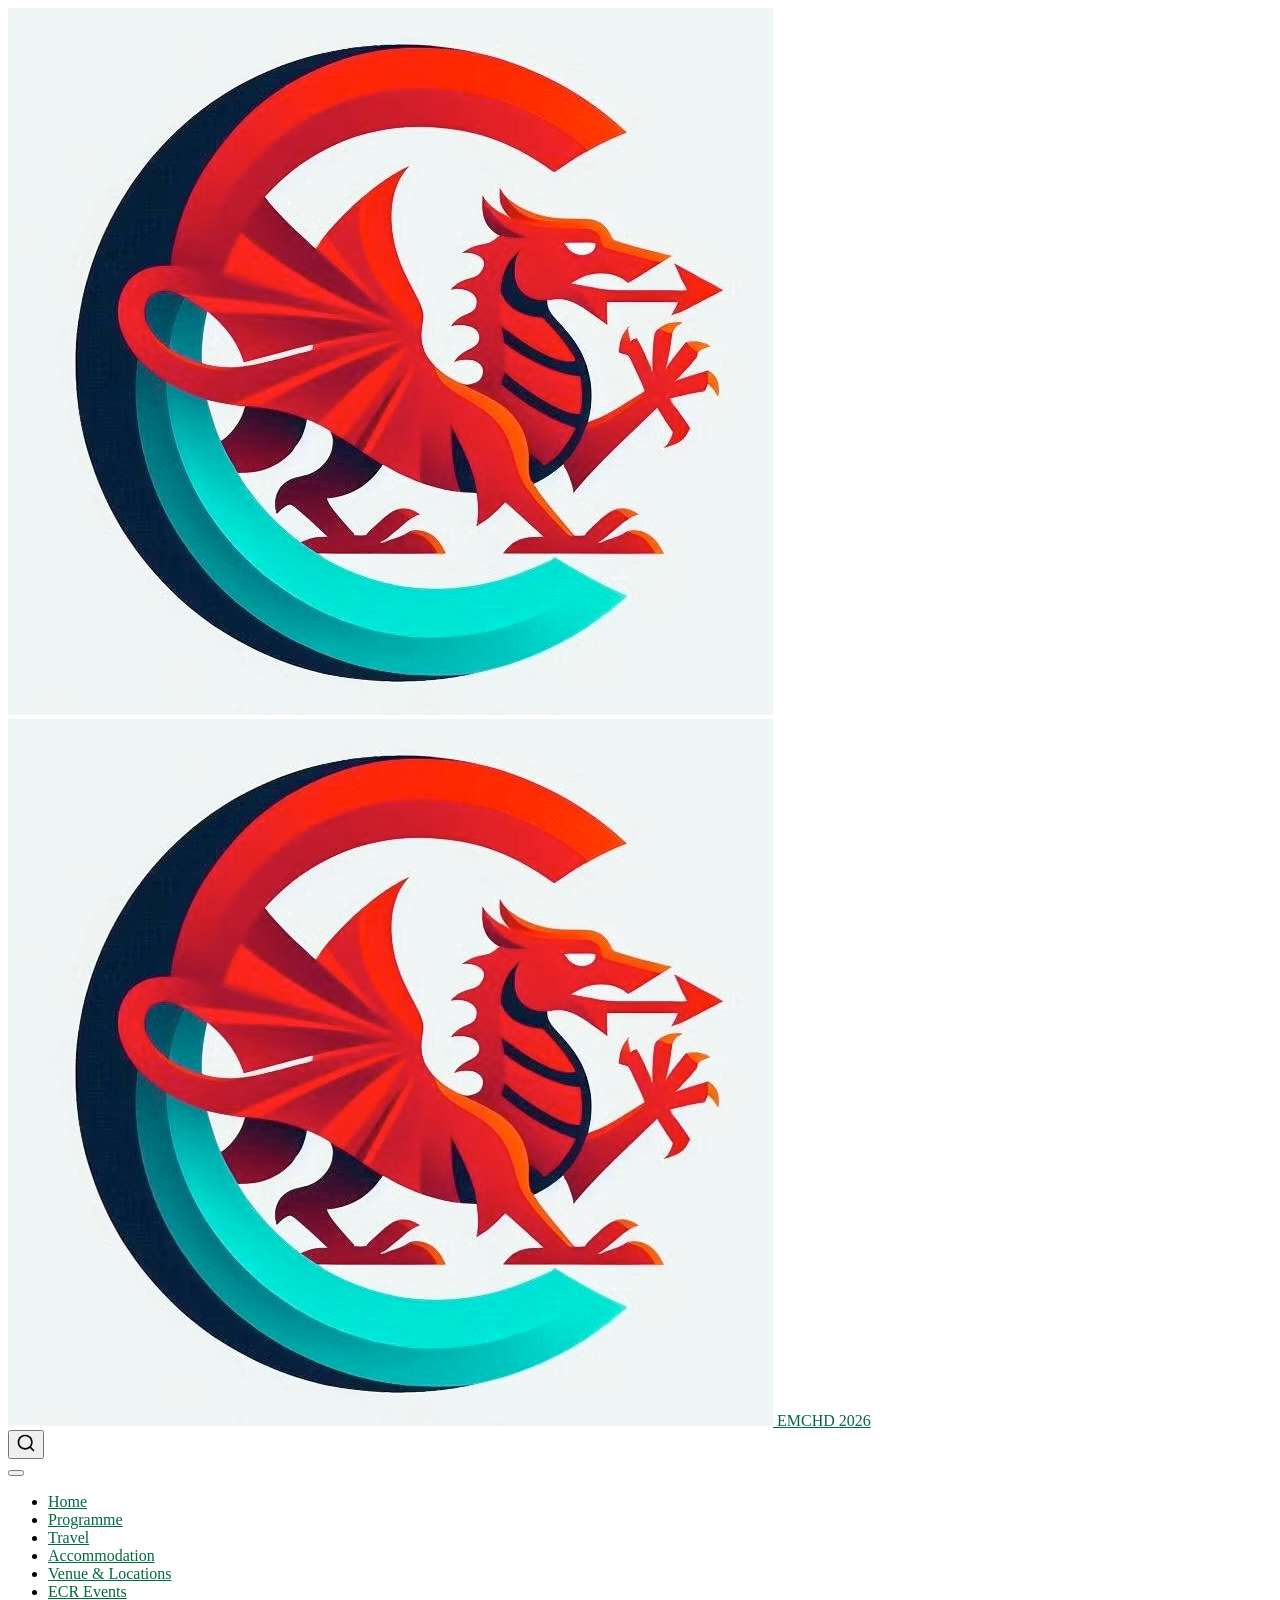
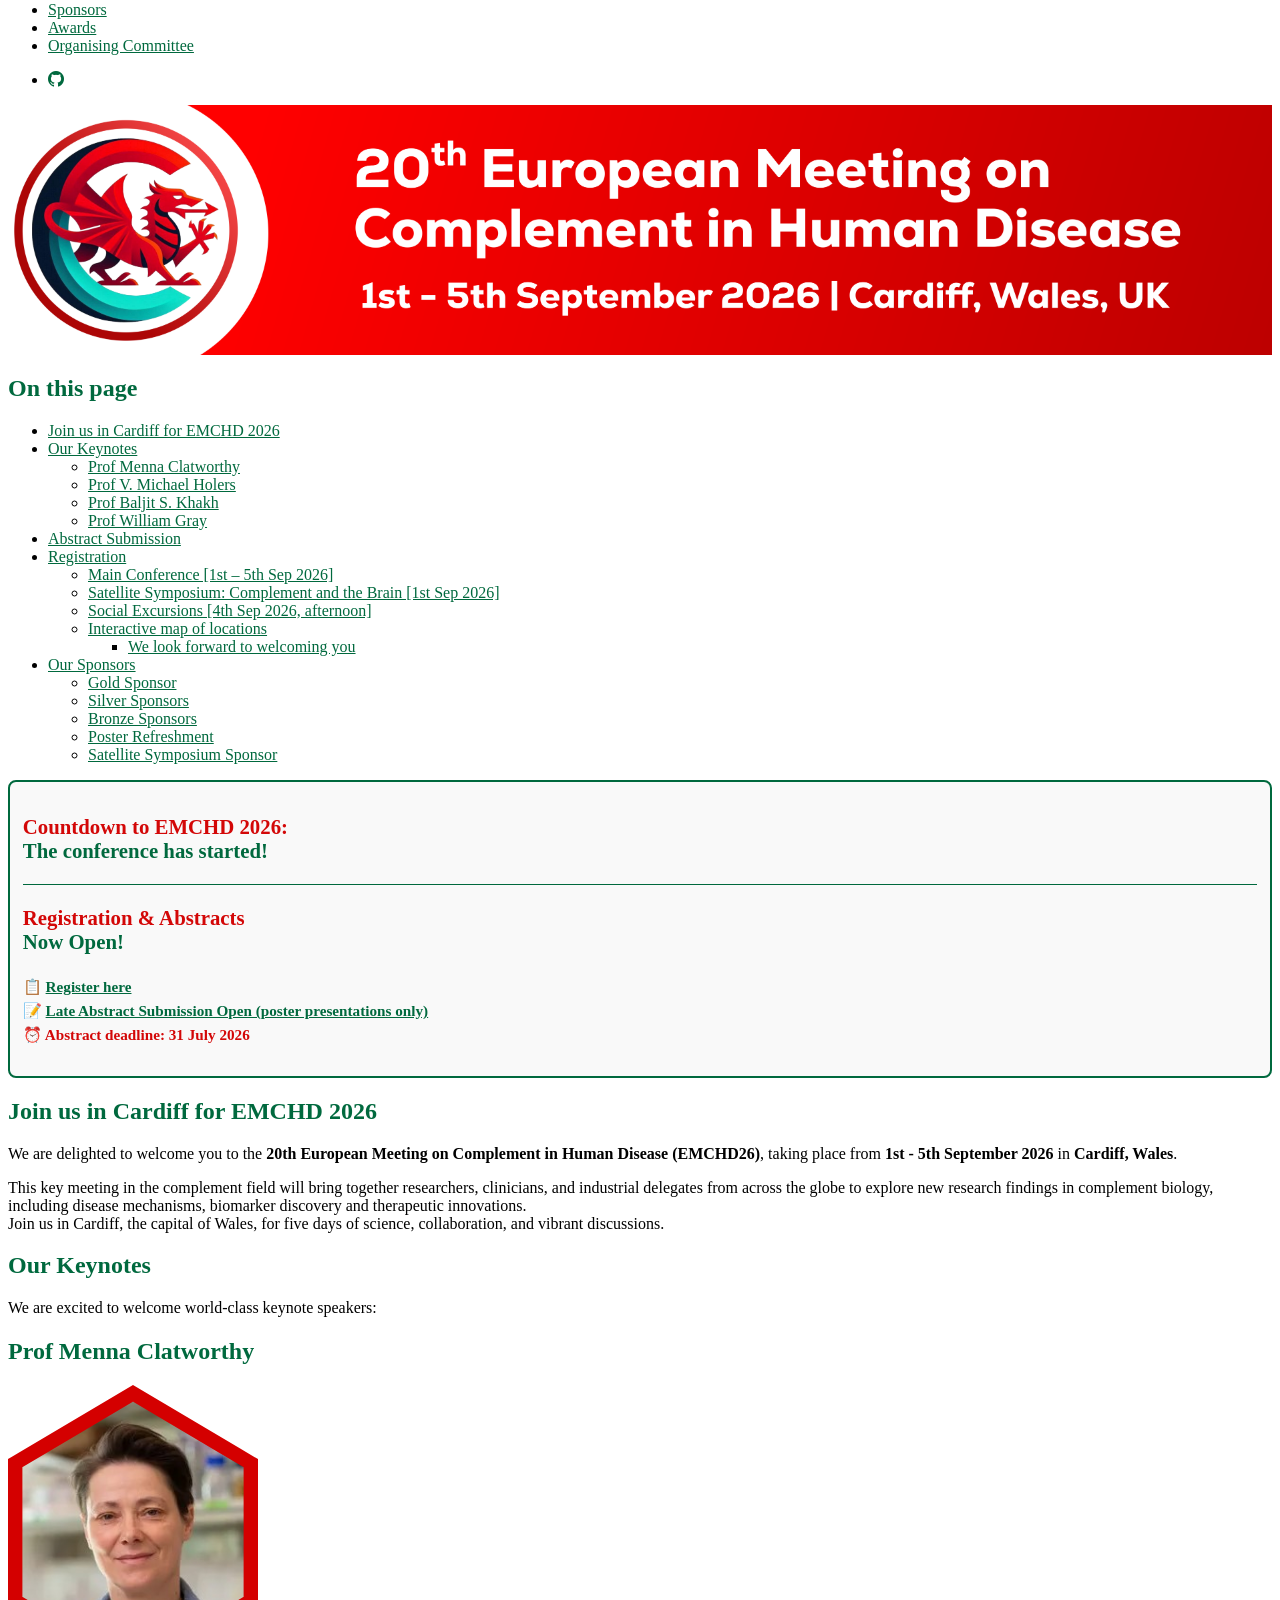
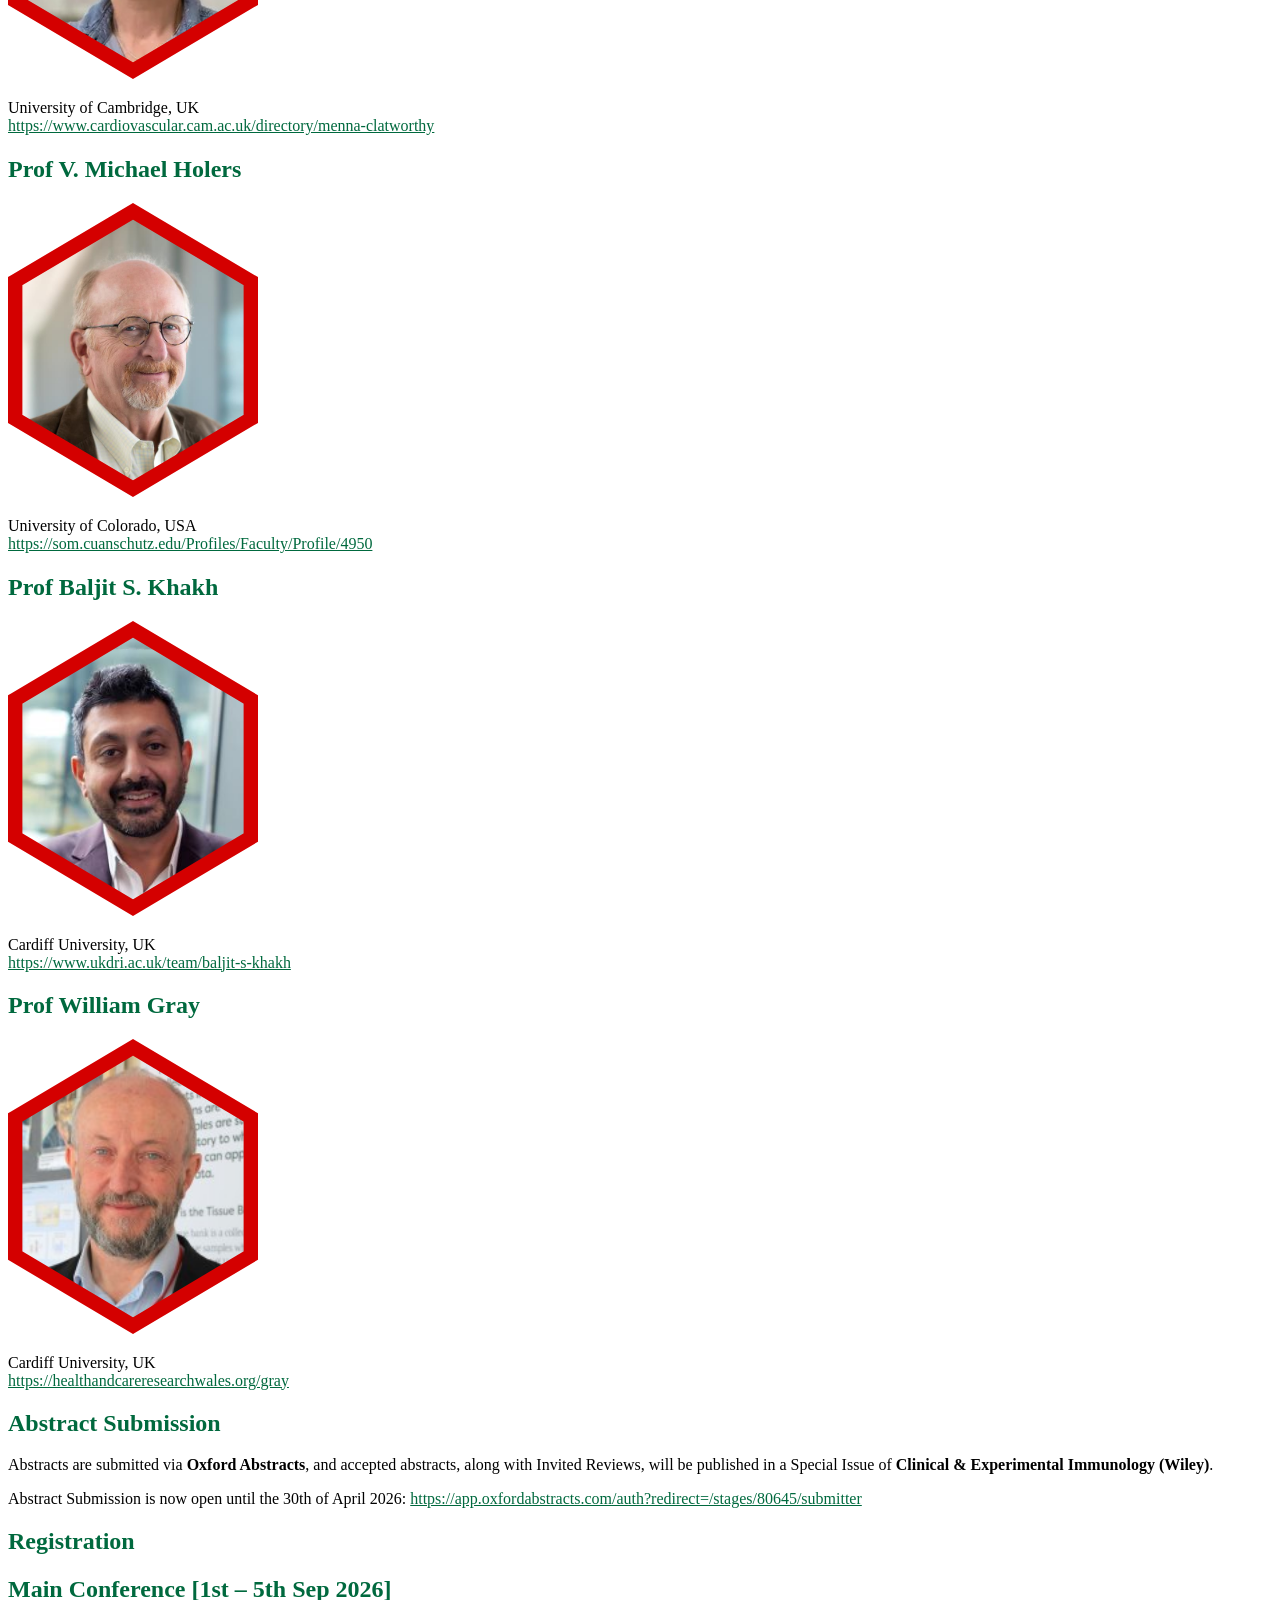
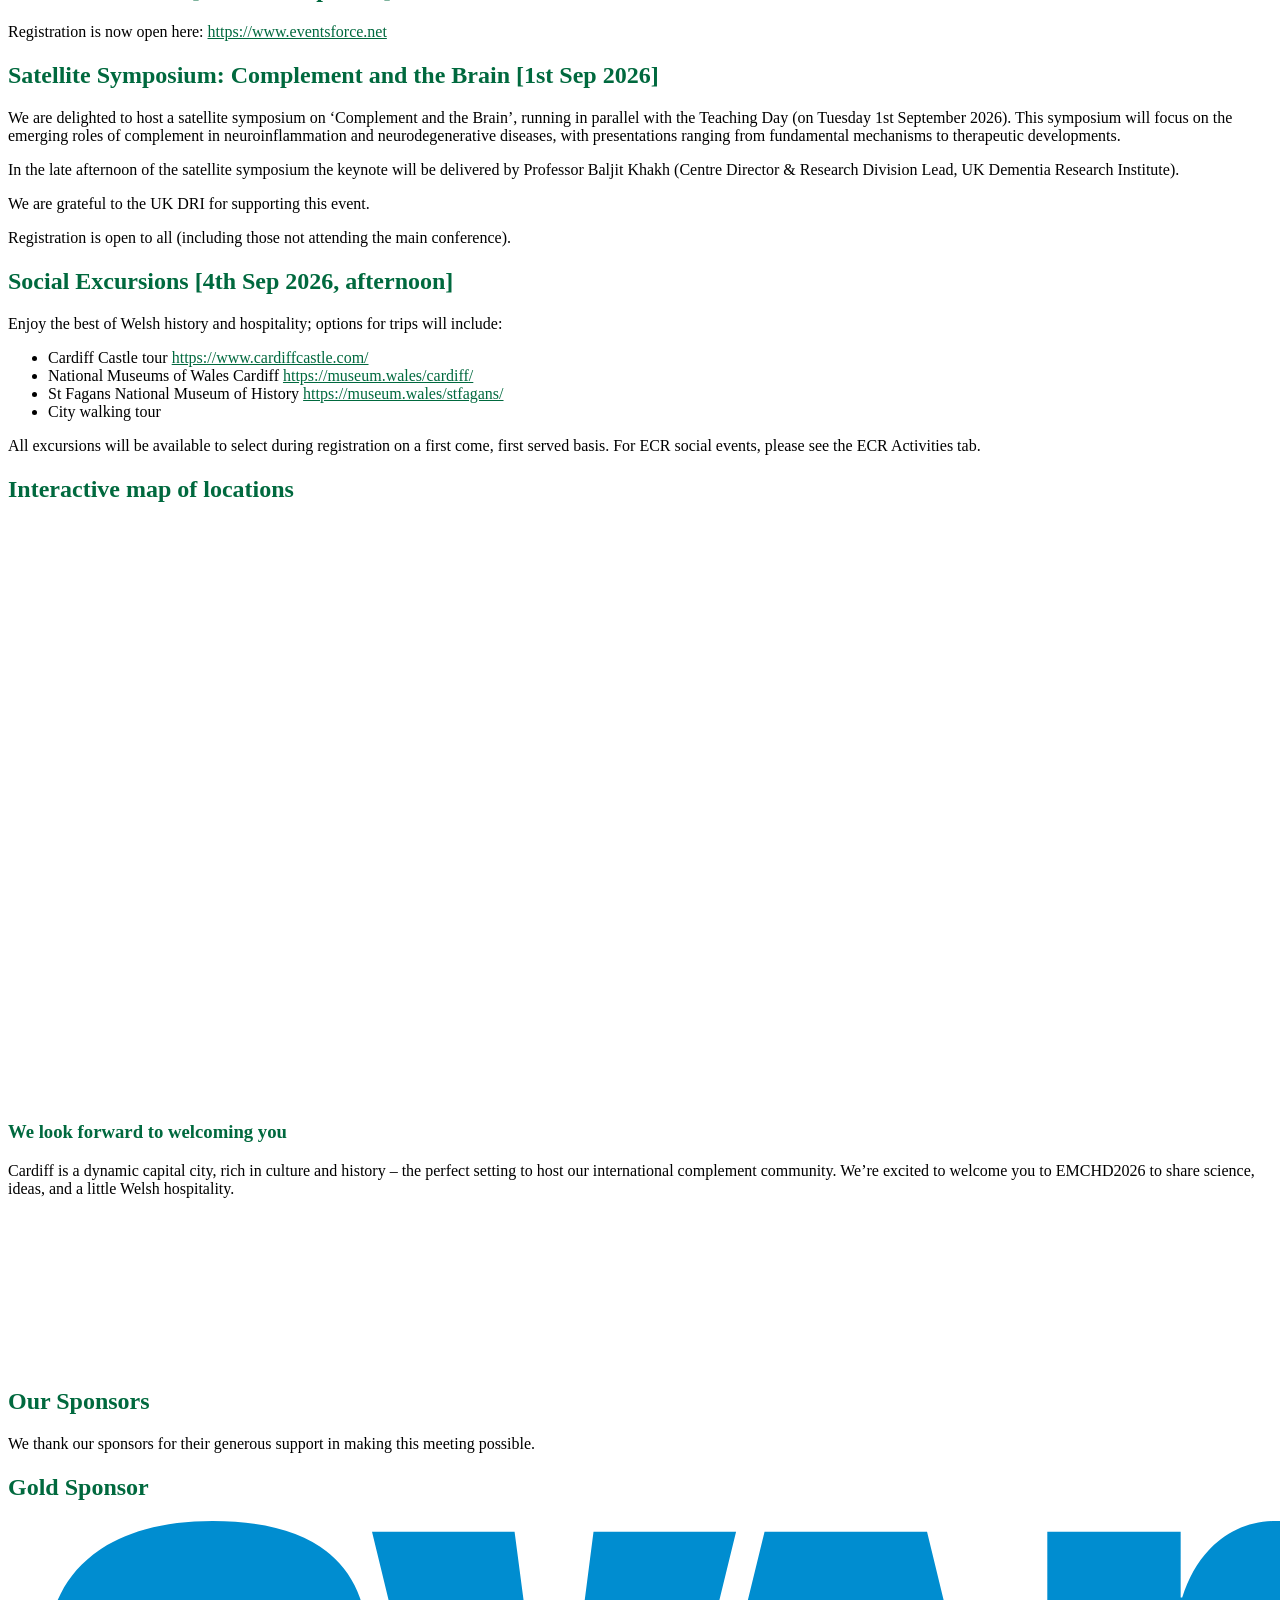
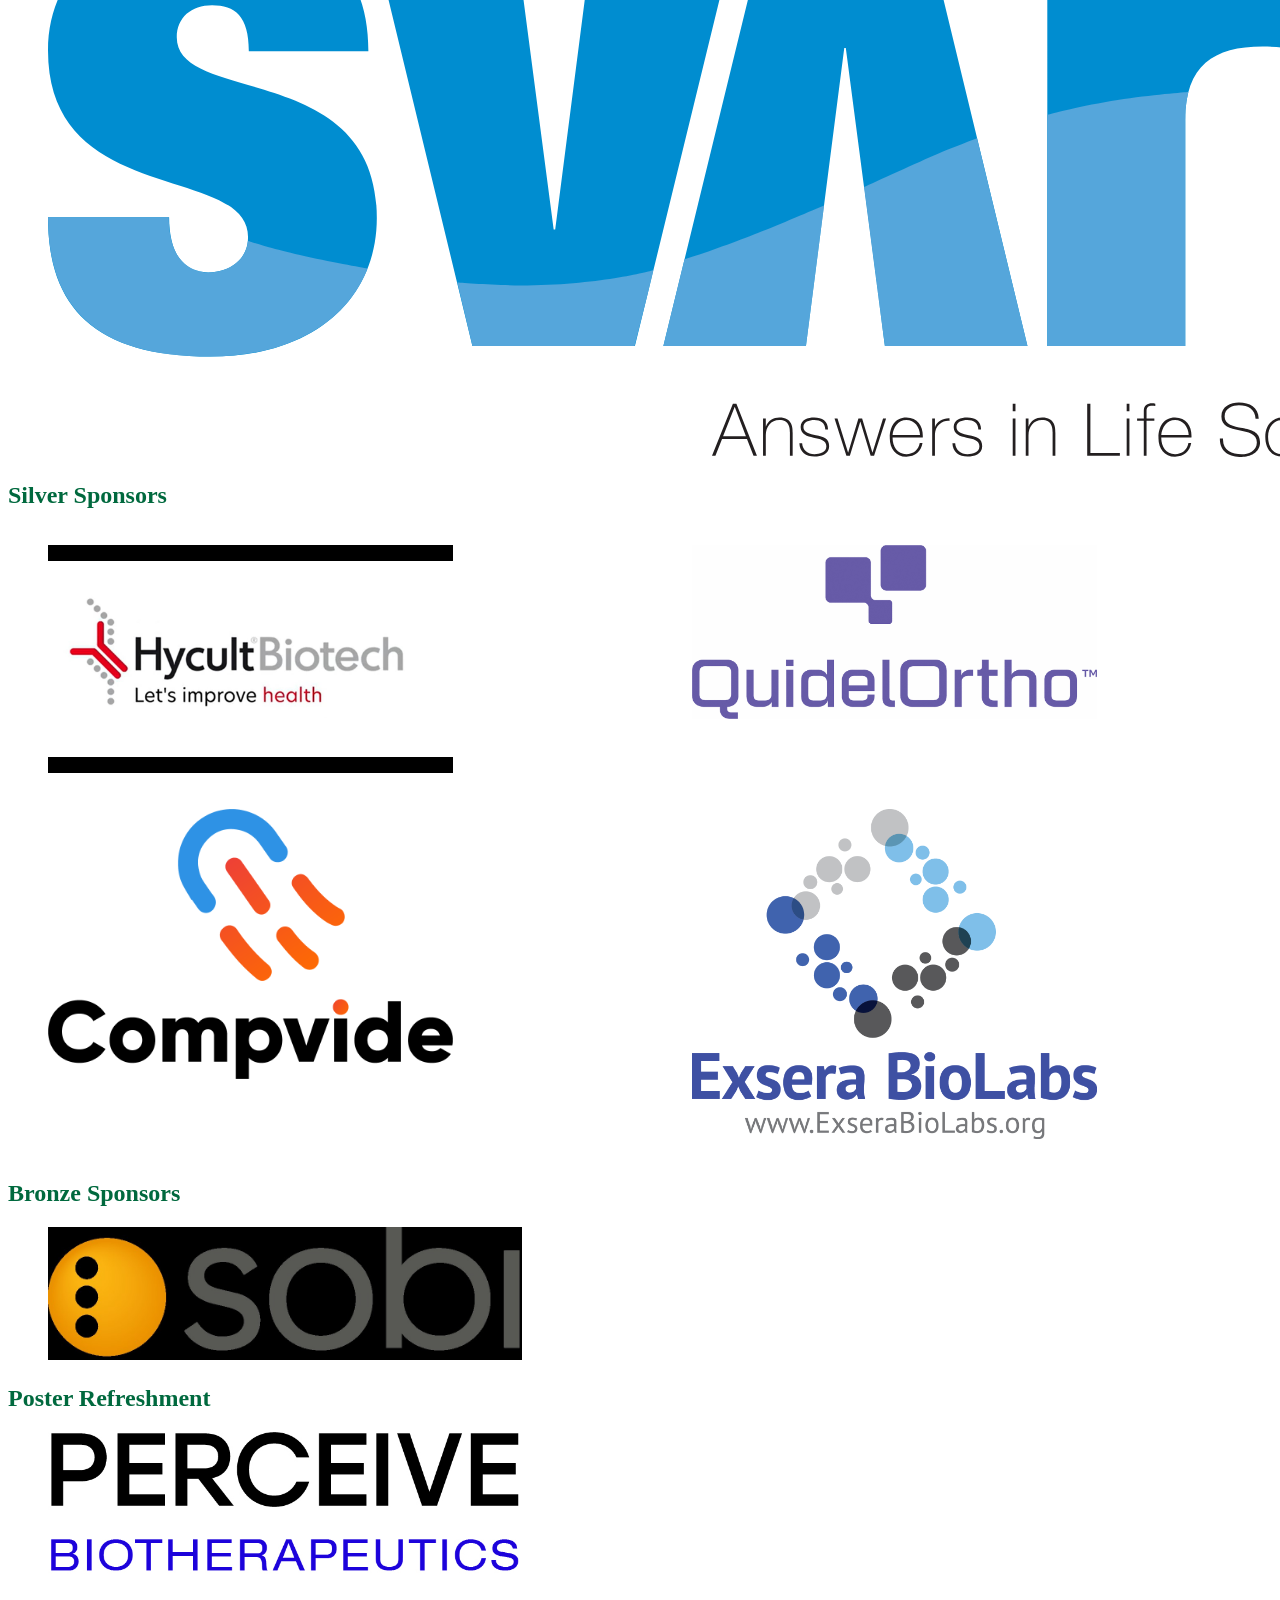
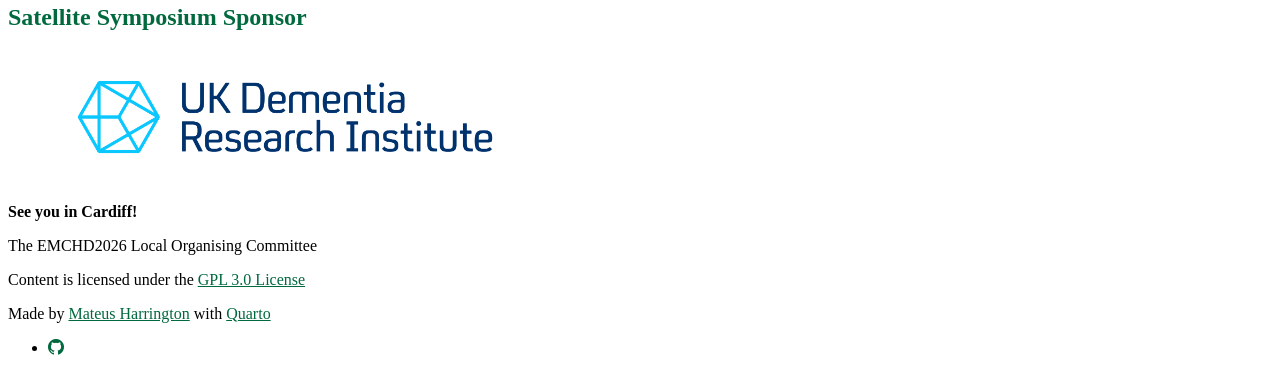
==== docs/index.html @ 119a5a70 "Update abstract submission deadline" ====
<!DOCTYPE html>
<html xmlns="http://www.w3.org/1999/xhtml" lang="en" xml:lang="en"><head>

<meta charset="utf-8">
<meta name="generator" content="quarto-1.9.37">

<meta name="viewport" content="width=device-width, initial-scale=1.0, user-scalable=yes">


<title>EMCHD 2026</title>
<style>
/* Default styles provided by pandoc.
** See https://pandoc.org/MANUAL.html#variables-for-html for config info.
*/
code{white-space: pre-wrap;}
span.smallcaps{font-variant: small-caps;}
div.columns{display: flex; gap: min(4vw, 1.5em);}
div.column{flex: auto; overflow-x: auto;}
div.hanging-indent{margin-left: 1.5em; text-indent: -1.5em;}
ul.task-list{list-style: none;}
ul.task-list li input[type="checkbox"] {
  width: 0.8em;
  margin: 0 0.8em 0.2em -1em; /* quarto-specific, see https://github.com/quarto-dev/quarto-cli/issues/4556 */ 
  vertical-align: middle;
}
</style>


<script src="site_libs/quarto-nav/quarto-nav.js"></script>
<script src="site_libs/quarto-nav/headroom.min.js"></script>
<script src="site_libs/clipboard/clipboard.min.js"></script>
<script src="site_libs/quarto-search/autocomplete.umd.js"></script>
<script src="site_libs/quarto-search/fuse.min.js"></script>
<script src="site_libs/quarto-search/quarto-search.js"></script>
<meta name="quarto:offset" content="./">
<link href="./images/250812-155445.avif" rel="icon">
<script src="site_libs/quarto-html/quarto.js" type="module"></script>
<script src="site_libs/quarto-html/tabsets/tabsets.js" type="module"></script>
<script src="site_libs/quarto-html/popper.min.js"></script>
<script src="site_libs/quarto-html/tippy.umd.min.js"></script>
<script src="site_libs/quarto-html/anchor.min.js"></script>
<link href="site_libs/quarto-html/tippy.css" rel="stylesheet">
<link href="site_libs/quarto-html/quarto-syntax-highlighting-7f8f88aac4f3542376d5c11b86a4c14d.css" rel="stylesheet" id="quarto-text-highlighting-styles">
<script src="site_libs/bootstrap/bootstrap.min.js"></script>
<link href="site_libs/bootstrap/bootstrap-icons.css" rel="stylesheet">
<link href="site_libs/bootstrap/bootstrap-158031087360bce0ff56dc785ce39e06.min.css" rel="stylesheet" append-hash="true" id="quarto-bootstrap" data-mode="light">
<script id="quarto-search-options" type="application/json">{
  "location": "navbar",
  "copy-button": false,
  "collapse-after": 3,
  "panel-placement": "end",
  "type": "overlay",
  "limit": 50,
  "keyboard-shortcut": [
    "f",
    "/",
    "s"
  ],
  "show-item-context": false,
  "language": {
    "search-no-results-text": "No results",
    "search-matching-documents-text": "matching documents",
    "search-copy-link-title": "Copy link to search",
    "search-hide-matches-text": "Hide additional matches",
    "search-more-match-text": "more match in this document",
    "search-more-matches-text": "more matches in this document",
    "search-clear-button-title": "Clear",
    "search-text-placeholder": "",
    "search-detached-cancel-button-title": "Cancel",
    "search-submit-button-title": "Submit",
    "search-label": "Search"
  }
}</script>
<style>

      .quarto-title-block .quarto-title-banner {
        background-image: url(images/banner.png);
background-size: cover;
      }
</style>


<link rel="stylesheet" href="styles.css">
</head>

<body class="floating nav-fixed slimcontent quarto-light">

<div id="quarto-search-results"></div>
  <header id="quarto-header" class="headroom fixed-top quarto-banner">
    <nav class="navbar navbar-expand-lg " data-bs-theme="dark">
      <div class="navbar-container container-fluid">
      <div class="navbar-brand-container mx-auto">
    <a href="./index.html" class="navbar-brand navbar-brand-logo">
    <img src="./images/250812-155445.avif" alt="" class="navbar-logo light-content">
    <img src="./images/250812-155445.avif" alt="" class="navbar-logo dark-content">
    </a>
    <a class="navbar-brand" href="./index.html">
    <span class="navbar-title">EMCHD 2026</span>
    </a>
  </div>
            <div id="quarto-search" class="" title="Search"></div>
          <button class="navbar-toggler" type="button" data-bs-toggle="collapse" data-bs-target="#navbarCollapse" aria-controls="navbarCollapse" role="menu" aria-expanded="false" aria-label="Toggle navigation" onclick="if (window.quartoToggleHeadroom) { window.quartoToggleHeadroom(); }">
  <span class="navbar-toggler-icon"></span>
</button>
          <div class="collapse navbar-collapse" id="navbarCollapse">
            <ul class="navbar-nav navbar-nav-scroll me-auto">
  <li class="nav-item">
    <a class="nav-link active" href="./index.html" aria-current="page"> 
<span class="menu-text">Home</span></a>
  </li>  
  <li class="nav-item">
    <a class="nav-link" href="./content/programme.html"> 
<span class="menu-text">Programme</span></a>
  </li>  
  <li class="nav-item">
    <a class="nav-link" href="./content/travel.html"> 
<span class="menu-text">Travel</span></a>
  </li>  
  <li class="nav-item">
    <a class="nav-link" href="./content/accommodation.html"> 
<span class="menu-text">Accommodation</span></a>
  </li>  
  <li class="nav-item">
    <a class="nav-link" href="./content/venue.html"> 
<span class="menu-text">Venue &amp; Locations</span></a>
  </li>  
  <li class="nav-item">
    <a class="nav-link" href="./content/ecr-events.html"> 
<span class="menu-text">ECR Events</span></a>
  </li>  
  <li class="nav-item">
    <a class="nav-link" href="./content/sponsor.html"> 
<span class="menu-text">Sponsors</span></a>
  </li>  
  <li class="nav-item">
    <a class="nav-link" href="./content/awards.html"> 
<span class="menu-text">Awards</span></a>
  </li>  
  <li class="nav-item">
    <a class="nav-link" href="./content/committee.html"> 
<span class="menu-text">Organising Committee</span></a>
  </li>  
</ul>
            <ul class="navbar-nav navbar-nav-scroll ms-auto">
  <li class="nav-item compact">
    <a class="nav-link" href="https://github.com/H-Mateus/emchd-2026-website"> <i class="bi bi-github" role="img">
</i> 
<span class="menu-text"></span></a>
  </li>  
</ul>
          </div> <!-- /navcollapse -->
            <div class="quarto-navbar-tools">
</div>
      </div> <!-- /container-fluid -->
    </nav>
</header>
<!-- content -->
<header id="title-block-header" class="quarto-title-block default toc-left page-columns page-full">
  <div class="quarto-title-banner page-columns page-full">
    <div class="quarto-title column-body">
      <h1 class="title">EMCHD 2026</h1>
                      </div>
  </div>
    
  
  <div class="quarto-title-meta">

      
    
      
    </div>
    
  
  </header><div id="quarto-content" class="quarto-container page-columns page-rows-contents page-layout-article page-navbar">
<!-- sidebar -->
  <nav id="quarto-sidebar" class="sidebar collapse collapse-horizontal quarto-sidebar-collapse-item sidebar-navigation floating overflow-auto">
    <nav id="TOC" role="doc-toc" class="toc-active">
    <h2 id="toc-title">On this page</h2>
   
  <ul>
  <li><a href="#join-us-in-cardiff-for-emchd-2026" id="toc-join-us-in-cardiff-for-emchd-2026" class="nav-link active" data-scroll-target="#join-us-in-cardiff-for-emchd-2026">Join us in Cardiff for EMCHD 2026</a></li>
  <li><a href="#our-keynotes" id="toc-our-keynotes" class="nav-link" data-scroll-target="#our-keynotes">Our Keynotes</a>
  <ul class="collapse">
  <li><a href="#prof-menna-clatworthy" id="toc-prof-menna-clatworthy" class="nav-link" data-scroll-target="#prof-menna-clatworthy">Prof Menna Clatworthy</a></li>
  <li><a href="#prof-v.-michael-holers" id="toc-prof-v.-michael-holers" class="nav-link" data-scroll-target="#prof-v.-michael-holers">Prof V. Michael Holers</a></li>
  <li><a href="#prof-baljit-s.-khakh" id="toc-prof-baljit-s.-khakh" class="nav-link" data-scroll-target="#prof-baljit-s.-khakh">Prof Baljit S. Khakh</a></li>
  <li><a href="#prof-william-gray" id="toc-prof-william-gray" class="nav-link" data-scroll-target="#prof-william-gray">Prof William Gray</a></li>
  </ul></li>
  <li><a href="#abstract-submission" id="toc-abstract-submission" class="nav-link" data-scroll-target="#abstract-submission">Abstract Submission</a></li>
  <li><a href="#registration" id="toc-registration" class="nav-link" data-scroll-target="#registration">Registration</a>
  <ul class="collapse">
  <li><a href="#main-conference-1st-5th-sep-2026" id="toc-main-conference-1st-5th-sep-2026" class="nav-link" data-scroll-target="#main-conference-1st-5th-sep-2026">Main Conference [1st – 5th Sep 2026]</a></li>
  <li><a href="#satellite-symposium-complement-and-the-brain-1st-sep-2026" id="toc-satellite-symposium-complement-and-the-brain-1st-sep-2026" class="nav-link" data-scroll-target="#satellite-symposium-complement-and-the-brain-1st-sep-2026">Satellite Symposium: Complement and the Brain [1st Sep 2026]</a></li>
  <li><a href="#social-excursions-4th-sep-2026-afternoon" id="toc-social-excursions-4th-sep-2026-afternoon" class="nav-link" data-scroll-target="#social-excursions-4th-sep-2026-afternoon">Social Excursions [4th Sep 2026, afternoon]</a></li>
  <li><a href="#interactive-map-of-locations" id="toc-interactive-map-of-locations" class="nav-link" data-scroll-target="#interactive-map-of-locations">Interactive map of locations</a>
  <ul class="collapse">
  <li><a href="#we-look-forward-to-welcoming-you" id="toc-we-look-forward-to-welcoming-you" class="nav-link" data-scroll-target="#we-look-forward-to-welcoming-you">We look forward to welcoming you</a></li>
  </ul></li>
  </ul></li>
  <li><a href="#our-sponsors" id="toc-our-sponsors" class="nav-link" data-scroll-target="#our-sponsors">Our Sponsors</a>
  <ul class="collapse">
  <li><a href="#gold-sponsor" id="toc-gold-sponsor" class="nav-link" data-scroll-target="#gold-sponsor">Gold Sponsor</a></li>
  <li><a href="#silver-sponsors" id="toc-silver-sponsors" class="nav-link" data-scroll-target="#silver-sponsors">Silver Sponsors</a></li>
  <li><a href="#bronze-sponsors" id="toc-bronze-sponsors" class="nav-link" data-scroll-target="#bronze-sponsors">Bronze Sponsors</a></li>
  <li><a href="#poster-refreshment" id="toc-poster-refreshment" class="nav-link" data-scroll-target="#poster-refreshment">Poster Refreshment</a></li>
  <li><a href="#satellite-symposium-sponsor" id="toc-satellite-symposium-sponsor" class="nav-link" data-scroll-target="#satellite-symposium-sponsor">Satellite Symposium Sponsor</a></li>
  </ul></li>
  </ul>
</nav>
</nav>
<div id="quarto-sidebar-glass" class="quarto-sidebar-collapse-item" data-bs-toggle="collapse" data-bs-target=".quarto-sidebar-collapse-item"></div>
<!-- margin-sidebar -->
    <div id="quarto-margin-sidebar" class="sidebar margin-sidebar zindex-bottom">
    </div>
<!-- main -->
<main class="content quarto-banner-title-block page-columns page-full" id="quarto-document-content">






<div class="no-row-height column-margin column-container"><div class="">
<div style="border: 2px solid #00693E; border-radius: 8px; padding: 0.8em; background-color: #f9f9f9;">
<div style="font-size:1.3em; font-weight:bold;">
<p><span style="color:#D30707;">Countdown to EMCHD 2026:</span><br> <span id="countdown" style="color:#00693E;"></span></p>
</div>
<script>
// Set the target date (YYYY-MM-DDTHH:MM:SS)
var countDownDate = new Date("2026-09-01T09:00:00").getTime();

var countdownFunction = setInterval(function() {
  var now = new Date().getTime();
  var distance = countDownDate - now;

  if (distance < 0) {
    document.getElementById("countdown").innerHTML = "The conference has started!";
    clearInterval(countdownFunction);
    return;
  }

  var days = Math.floor(distance / (1000 * 60 * 60 * 24));
  var hours = Math.floor((distance % (1000 * 60 * 60 * 24)) / (1000 * 60 * 60));
  var minutes = Math.floor((distance % (1000 * 60 * 60)) / (1000 * 60));
  var seconds = Math.floor((distance % (1000 * 60)) / 1000);

  document.getElementById("countdown").innerHTML =
    days + "d " + hours + "h " + minutes + "m " + seconds + "s";
}, 1000);
</script>
<div style="border-top: 1px solid #00693E; margin: 0.6em 0;">

</div>
<div style="font-size:1.3em; font-weight:bold;">
<p><span style="color:#D30707;">Registration &amp; Abstracts</span><br> <span style="color:#00693E;">Now Open!</span></p>
</div>
<div style="margin-top:0.5em; font-size:0.95em; line-height:1.6;">
<p>📋 <a href="https://www.eventsforce.net/cbs/frontend/reg/thome.csp?pageID=178086&amp;eventID=724&amp;CSPCHD=000001000000RSsr5tSQVu$U89Ob73coFMT_0UIRlG1BnW0nXO" style="color:#00693E; font-weight:bold;">Register here</a><br> 📝 <a href="https://app.oxfordabstracts.com/auth?redirect=/stages/80645/submitter" style="color:#00693E; font-weight:bold;">Late Abstract Submission Open (poster presentations only)</a><br> <span style="color:#D30707; font-weight:bold;">⏰ Abstract deadline: 31 July 2026</span></p>
</div>
</div>
</div></div><section id="join-us-in-cardiff-for-emchd-2026" class="level1">
<h1>Join us in Cardiff for EMCHD 2026</h1>
<p>We are delighted to welcome you to the <strong>20th European Meeting on Complement in Human Disease (EMCHD26)</strong>, taking place from <strong>1st - 5th September 2026</strong> in <strong>Cardiff, Wales</strong>.</p>
<p>This key meeting in the complement field will bring together researchers, clinicians, and industrial delegates from across the globe to explore new research findings in complement biology, including disease mechanisms, biomarker discovery and therapeutic innovations.<br>
Join us in Cardiff, the capital of Wales, for five days of science, collaboration, and vibrant discussions.</p>
</section>
<section id="our-keynotes" class="level1">
<h1>Our Keynotes</h1>
<p>We are excited to welcome world-class keynote speakers:</p>
<section id="prof-menna-clatworthy" class="level2">
<h2 class="anchored" data-anchor-id="prof-menna-clatworthy">Prof Menna Clatworthy</h2>
<div class="grid">
<div class="g-col-12 g-col-md-6 order-2 order-md-1">
<p><img src="./images/menna-portrait.svg" class="img-fluid" width="250"></p>
</div>
<div class="g-col-12 g-col-md-6 order-1 order-md-2">
<p>University of Cambridge, UK<br>
<a href="https://www.cardiovascular.cam.ac.uk/directory/menna-clatworthy">https://www.cardiovascular.cam.ac.uk/directory/menna-clatworthy</a></p>
</div>
</div>
</section>
<section id="prof-v.-michael-holers" class="level2">
<h2 class="anchored" data-anchor-id="prof-v.-michael-holers">Prof V. Michael Holers</h2>
<div class="grid">
<div class="g-col-12 g-col-md-6 order-2 order-md-1">
<p><img src="./images/michael-portrait.svg" class="img-fluid" width="250"></p>
</div>
<div class="g-col-12 g-col-md-6 order-1 order-md-2">
<p>University of Colorado, USA<br>
<a href="https://som.cuanschutz.edu/Profiles/Faculty/Profile/4950">https://som.cuanschutz.edu/Profiles/Faculty/Profile/4950</a></p>
</div>
</div>
</section>
<section id="prof-baljit-s.-khakh" class="level2">
<h2 class="anchored" data-anchor-id="prof-baljit-s.-khakh">Prof Baljit S. Khakh</h2>
<div class="grid">
<div class="g-col-12 g-col-md-6 order-2 order-md-1">
<p><img src="./images/bal_portrait.svg" class="img-fluid" width="250"></p>
</div>
<div class="g-col-12 g-col-md-6 order-1 order-md-2">
<p>Cardiff University, UK<br>
<a href="https://www.ukdri.ac.uk/team/baljit-s-khakh">https://www.ukdri.ac.uk/team/baljit-s-khakh</a></p>
</div>
</div>
</section>
<section id="prof-william-gray" class="level2">
<h2 class="anchored" data-anchor-id="prof-william-gray">Prof William Gray</h2>
<div class="grid">
<div class="g-col-12 g-col-md-6 order-2 order-md-1">
<p><img src="./images/liam_portrait.svg" class="img-fluid" width="250"></p>
</div>
<div class="g-col-12 g-col-md-6 order-1 order-md-2">
<p>Cardiff University, UK<br>
<a href="https://healthandcareresearchwales.org/gray">https://healthandcareresearchwales.org/gray</a></p>
</div>
</div>
</section>
</section>
<section id="abstract-submission" class="level1">
<h1>Abstract Submission</h1>
<p>Abstracts are submitted via <strong>Oxford Abstracts</strong>, and accepted abstracts, along with Invited Reviews, will be published in a Special Issue of <strong>Clinical &amp; Experimental Immunology (Wiley)</strong>.</p>
<p>Abstract Submission is now open until the 30th of April 2026: <a href="https://app.oxfordabstracts.com/auth?redirect=/stages/80645/submitter">https://app.oxfordabstracts.com/auth?redirect=/stages/80645/submitter</a></p>
</section>
<section id="registration" class="level1">
<h1>Registration</h1>
<section id="main-conference-1st-5th-sep-2026" class="level2">
<h2 class="anchored" data-anchor-id="main-conference-1st-5th-sep-2026">Main Conference [1st – 5th Sep 2026]</h2>
<p>Registration is now open here: <a href="https://www.eventsforce.net/cbs/frontend/reg/thome.csp?pageID=178086&amp;eventID=724&amp;CSPCHD=000001000000RSsr5tSQVu$U89Ob73coFMT_0UIRlG1BnW0nXO">https://www.eventsforce.net</a></p>
</section>
<section id="satellite-symposium-complement-and-the-brain-1st-sep-2026" class="level2">
<h2 class="anchored" data-anchor-id="satellite-symposium-complement-and-the-brain-1st-sep-2026">Satellite Symposium: Complement and the Brain [1st Sep 2026]</h2>
<p>We are delighted to host a satellite symposium on ‘Complement and the Brain’, running in parallel with the Teaching Day (on Tuesday 1st September 2026). This symposium will focus on the emerging roles of complement in neuroinflammation and neurodegenerative diseases, with presentations ranging from fundamental mechanisms to therapeutic developments.</p>
<p>In the late afternoon of the satellite symposium the keynote will be delivered by Professor Baljit Khakh (Centre Director &amp; Research Division Lead, UK Dementia Research Institute).</p>
<p>We are grateful to the UK DRI for supporting this event.</p>
<p>Registration is open to all (including those not attending the main conference).</p>
</section>
<section id="social-excursions-4th-sep-2026-afternoon" class="level2">
<h2 class="anchored" data-anchor-id="social-excursions-4th-sep-2026-afternoon">Social Excursions [4th Sep 2026, afternoon]</h2>
<p>Enjoy the best of Welsh history and hospitality; options for trips will include:</p>
<ul>
<li>Cardiff Castle tour <a href="https://www.cardiffcastle.com/">https://www.cardiffcastle.com/</a></li>
<li>National Museums of Wales Cardiff <a href="https://museum.wales/cardiff/">https://museum.wales/cardiff/</a></li>
<li>St Fagans National Museum of History <a href="https://museum.wales/stfagans/">https://museum.wales/stfagans/</a></li>
<li>City walking tour</li>
</ul>
<p>All excursions will be available to select during registration on a first come, first served basis. For ECR social events, please see the ECR Activities tab.</p>
</section>
<section id="interactive-map-of-locations" class="level2">
<h2 class="anchored" data-anchor-id="interactive-map-of-locations">Interactive map of locations</h2>
<iframe width="100%" height="576" src="https://maphub.net/embed_h/vif0YthoOKyAwxmA?panel=1&amp;panel_closed=1" frameborder="0">
</iframe>
<section id="we-look-forward-to-welcoming-you" class="level3">
<h3 class="anchored" data-anchor-id="we-look-forward-to-welcoming-you">We look forward to welcoming you</h3>
<p>Cardiff is a dynamic capital city, rich in culture and history – the perfect setting to host our international complement community. We’re excited to welcome you to EMCHD2026 to share science, ideas, and a little Welsh hospitality.</p>
<div class="quarto-video ratio ratio-16x9"><iframe data-external="1" src="https://www.youtube.com/embed/UqicqIMGGpI" title="" frameborder="0" allow="accelerometer; autoplay; clipboard-write; encrypted-media; gyroscope; picture-in-picture" allowfullscreen=""></iframe></div>
</section>
</section>
</section>
<section id="our-sponsors" class="level1">
<h1>Our Sponsors</h1>
<p>We thank our sponsors for their generous support in making this meeting possible.</p>
<section id="gold-sponsor" class="level2">
<h2 class="anchored" data-anchor-id="gold-sponsor">Gold Sponsor</h2>
<div class="quarto-figure quarto-figure-center">
<figure class="figure">
<p><a href="https://www.svarlifescience.com/"><img src="images/Svar-logo.svg" class="img-fluid quarto-figure quarto-figure-center figure-img" style="width:120.0%"></a></p>
</figure>
</div>
</section>
<section id="silver-sponsors" class="level2">
<h2 class="anchored" data-anchor-id="silver-sponsors">Silver Sponsors</h2>
<div class="columns">
<div class="column" style="width:50%;">
<div class="quarto-figure quarto-figure-center">
<figure class="figure">
<p><a href="https://www.hycultbiotech.com/"><img src="images/HycultBio.jpg" class="img-fluid quarto-figure quarto-figure-center figure-img" style="width:75.0%"></a></p>
</figure>
</div>
</div><div class="column" style="width:50%;">
<div class="quarto-figure quarto-figure-center">
<figure class="figure">
<p><a href="https://www.quidelortho.com/"><img src="images/quidel-ortho-indigo-white-logo.png" class="img-fluid quarto-figure quarto-figure-center figure-img" style="width:75.0%"></a></p>
</figure>
</div>
</div>
</div>
<div class="columns">
<div class="column" style="width:50%;">
<div class="quarto-figure quarto-figure-center">
<figure class="figure">
<p><a href="https://www.compvide.com"><img src="images/compvide_logo.png" class="img-fluid quarto-figure quarto-figure-center figure-img" style="width:75.0%"></a></p>
</figure>
</div>
</div><div class="column" style="width:50%;">
<div class="quarto-figure quarto-figure-center">
<figure class="figure">
<p><a href="https://www.exserabiolabs.org"><img src="./images/exserabiolabs_logo.png" class="img-fluid quarto-figure quarto-figure-center figure-img" style="width:75.0%"></a></p>
</figure>
</div>
</div>
</div>
</section>
<section id="bronze-sponsors" class="level2">
<h2 class="anchored" data-anchor-id="bronze-sponsors">Bronze Sponsors</h2>
<div class="quarto-figure quarto-figure-center">
<figure class="figure">
<p><a href="https://www.sobi.com/en"><img src="images/sobi_logo.jpeg" class="img-fluid quarto-figure quarto-figure-center figure-img" style="width:40.0%"></a></p>
</figure>
</div>
</section>
<section id="poster-refreshment" class="level2">
<h2 class="anchored" data-anchor-id="poster-refreshment">Poster Refreshment</h2>
<div class="quarto-figure quarto-figure-center">
<figure class="figure">
<p><a href="https://perceivebio.com"><img src="./images/perceive_biotherapeutics_logo.jpg" class="img-fluid quarto-figure quarto-figure-center figure-img" style="width:40.0%"></a></p>
</figure>
</div>
</section>
<section id="satellite-symposium-sponsor" class="level2">
<h2 class="anchored" data-anchor-id="satellite-symposium-sponsor">Satellite Symposium Sponsor</h2>
<div class="quarto-figure quarto-figure-center">
<figure class="figure">
<p><a href="https://www.ukdri.ac.uk/"><img src="images/UK_DRI_Logo_Pack_2025/UK_DRI_Logo_Core/PNG/logo.png" class="img-fluid quarto-figure quarto-figure-center figure-img" style="width:40.0%"></a></p>
</figure>
</div>
<p><strong>See you in Cardiff!</strong></p>
<p>The EMCHD2026 Local Organising Committee</p>


</section>
</section>

</main> <!-- /main -->
<script id="quarto-html-after-body" type="application/javascript">
  window.document.addEventListener("DOMContentLoaded", function (event) {
    const icon = "";
    const anchorJS = new window.AnchorJS();
    anchorJS.options = {
      placement: 'right',
      icon: icon
    };
    anchorJS.add('.anchored');
    const isCodeAnnotation = (el) => {
      for (const clz of el.classList) {
        if (clz.startsWith('code-annotation-')) {                     
          return true;
        }
      }
      return false;
    }
    const onCopySuccess = function(e) {
      // button target
      const button = e.trigger;
      // don't keep focus
      button.blur();
      // flash "checked"
      button.classList.add('code-copy-button-checked');
      var currentTitle = button.getAttribute("title");
      button.setAttribute("title", "Copied!");
      let tooltip;
      if (window.bootstrap) {
        button.setAttribute("data-bs-toggle", "tooltip");
        button.setAttribute("data-bs-placement", "left");
        button.setAttribute("data-bs-title", "Copied!");
        tooltip = new bootstrap.Tooltip(button, 
          { trigger: "manual", 
            customClass: "code-copy-button-tooltip",
            offset: [0, -8]});
        tooltip.show();    
      }
      setTimeout(function() {
        if (tooltip) {
          tooltip.hide();
          button.removeAttribute("data-bs-title");
          button.removeAttribute("data-bs-toggle");
          button.removeAttribute("data-bs-placement");
        }
        button.setAttribute("title", currentTitle);
        button.classList.remove('code-copy-button-checked');
      }, 1000);
      // clear code selection
      e.clearSelection();
    }
    const getTextToCopy = function(trigger) {
      const outerScaffold = trigger.parentElement.cloneNode(true);
      const codeEl = outerScaffold.querySelector('code');
      for (const childEl of codeEl.children) {
        if (isCodeAnnotation(childEl)) {
          childEl.remove();
        }
      }
      return codeEl.innerText;
    }
    const clipboard = new window.ClipboardJS('.code-copy-button:not([data-in-quarto-modal])', {
      text: getTextToCopy
    });
    clipboard.on('success', onCopySuccess);
    if (window.document.getElementById('quarto-embedded-source-code-modal')) {
      const clipboardModal = new window.ClipboardJS('.code-copy-button[data-in-quarto-modal]', {
        text: getTextToCopy,
        container: window.document.getElementById('quarto-embedded-source-code-modal')
      });
      clipboardModal.on('success', onCopySuccess);
    }
      var localhostRegex = new RegExp(/^(?:http|https):\/\/localhost\:?[0-9]*\//);
      var mailtoRegex = new RegExp(/^mailto:/);
        var filterRegex = new RegExp("https:\/\/emchd2026\.org\/");
      var isInternal = (href) => {
          return filterRegex.test(href) || localhostRegex.test(href) || mailtoRegex.test(href);
      }
      // Inspect non-navigation links and adorn them if external
     var links = window.document.querySelectorAll('a[href]:not(.nav-link):not(.navbar-brand):not(.toc-action):not(.sidebar-link):not(.sidebar-item-toggle):not(.pagination-link):not(.no-external):not([aria-hidden]):not(.dropdown-item):not(.quarto-navigation-tool):not(.about-link)');
      for (var i=0; i<links.length; i++) {
        const link = links[i];
        if (!isInternal(link.href)) {
          // undo the damage that might have been done by quarto-nav.js in the case of
          // links that we want to consider external
          if (link.dataset.originalHref !== undefined) {
            link.href = link.dataset.originalHref;
          }
        }
      }
    function tippyHover(el, contentFn, onTriggerFn, onUntriggerFn) {
      const config = {
        allowHTML: true,
        maxWidth: 500,
        delay: 100,
        arrow: false,
        appendTo: function(el) {
            return el.parentElement;
        },
        interactive: true,
        interactiveBorder: 10,
        theme: 'quarto',
        placement: 'bottom-start',
      };
      if (contentFn) {
        config.content = contentFn;
      }
      if (onTriggerFn) {
        config.onTrigger = onTriggerFn;
      }
      if (onUntriggerFn) {
        config.onUntrigger = onUntriggerFn;
      }
      window.tippy(el, config); 
    }
    const noterefs = window.document.querySelectorAll('a[role="doc-noteref"]');
    for (var i=0; i<noterefs.length; i++) {
      const ref = noterefs[i];
      tippyHover(ref, function() {
        // use id or data attribute instead here
        let href = ref.getAttribute('data-footnote-href') || ref.getAttribute('href');
        try { href = new URL(href).hash; } catch {}
        const id = href.replace(/^#\/?/, "");
        const note = window.document.getElementById(id);
        if (note) {
          return note.innerHTML;
        } else {
          return "";
        }
      });
    }
    const xrefs = window.document.querySelectorAll('a.quarto-xref');
    const processXRef = (id, note) => {
      // Strip column container classes
      const stripColumnClz = (el) => {
        el.classList.remove("page-full", "page-columns");
        if (el.children) {
          for (const child of el.children) {
            stripColumnClz(child);
          }
        }
      }
      stripColumnClz(note)
      if (id === null || id.startsWith('sec-')) {
        // Special case sections, only their first couple elements
        const container = document.createElement("div");
        if (note.children && note.children.length > 2) {
          container.appendChild(note.children[0].cloneNode(true));
          for (let i = 1; i < note.children.length; i++) {
            const child = note.children[i];
            if (child.tagName === "P" && child.innerText === "") {
              continue;
            } else {
              container.appendChild(child.cloneNode(true));
              break;
            }
          }
          if (window.Quarto?.typesetMath) {
            window.Quarto.typesetMath(container);
          }
          return container.innerHTML
        } else {
          if (window.Quarto?.typesetMath) {
            window.Quarto.typesetMath(note);
          }
          return note.innerHTML;
        }
      } else {
        // Remove any anchor links if they are present
        const anchorLink = note.querySelector('a.anchorjs-link');
        if (anchorLink) {
          anchorLink.remove();
        }
        if (window.Quarto?.typesetMath) {
          window.Quarto.typesetMath(note);
        }
        if (note.classList.contains("callout")) {
          return note.outerHTML;
        } else {
          return note.innerHTML;
        }
      }
    }
    for (var i=0; i<xrefs.length; i++) {
      const xref = xrefs[i];
      tippyHover(xref, undefined, function(instance) {
        instance.disable();
        let url = xref.getAttribute('href');
        let hash = undefined; 
        if (url.startsWith('#')) {
          hash = url;
        } else {
          try { hash = new URL(url).hash; } catch {}
        }
        if (hash) {
          const id = hash.replace(/^#\/?/, "");
          const note = window.document.getElementById(id);
          if (note !== null) {
            try {
              const html = processXRef(id, note.cloneNode(true));
              instance.setContent(html);
            } finally {
              instance.enable();
              instance.show();
            }
          } else {
            // See if we can fetch this
            fetch(url.split('#')[0])
            .then(res => res.text())
            .then(html => {
              const parser = new DOMParser();
              const htmlDoc = parser.parseFromString(html, "text/html");
              const note = htmlDoc.getElementById(id);
              if (note !== null) {
                const html = processXRef(id, note);
                instance.setContent(html);
              } 
            }).finally(() => {
              instance.enable();
              instance.show();
            });
          }
        } else {
          // See if we can fetch a full url (with no hash to target)
          // This is a special case and we should probably do some content thinning / targeting
          fetch(url)
          .then(res => res.text())
          .then(html => {
            const parser = new DOMParser();
            const htmlDoc = parser.parseFromString(html, "text/html");
            const note = htmlDoc.querySelector('main.content');
            if (note !== null) {
              // This should only happen for chapter cross references
              // (since there is no id in the URL)
              // remove the first header
              if (note.children.length > 0 && note.children[0].tagName === "HEADER") {
                note.children[0].remove();
              }
              const html = processXRef(null, note);
              instance.setContent(html);
            } 
          }).finally(() => {
            instance.enable();
            instance.show();
          });
        }
      }, function(instance) {
      });
    }
        let selectedAnnoteEl;
        const selectorForAnnotation = ( cell, annotation) => {
          let cellAttr = 'data-code-cell="' + cell + '"';
          let lineAttr = 'data-code-annotation="' +  annotation + '"';
          const selector = 'span[' + cellAttr + '][' + lineAttr + ']';
          return selector;
        }
        const selectCodeLines = (annoteEl) => {
          const doc = window.document;
          const targetCell = annoteEl.getAttribute("data-target-cell");
          const targetAnnotation = annoteEl.getAttribute("data-target-annotation");
          const annoteSpan = window.document.querySelector(selectorForAnnotation(targetCell, targetAnnotation));
          const lines = annoteSpan.getAttribute("data-code-lines").split(",");
          const lineIds = lines.map((line) => {
            return targetCell + "-" + line;
          })
          let top = null;
          let height = null;
          let parent = null;
          if (lineIds.length > 0) {
              //compute the position of the single el (top and bottom and make a div)
              const el = window.document.getElementById(lineIds[0]);
              top = el.offsetTop;
              height = el.offsetHeight;
              parent = el.parentElement.parentElement;
            if (lineIds.length > 1) {
              const lastEl = window.document.getElementById(lineIds[lineIds.length - 1]);
              const bottom = lastEl.offsetTop + lastEl.offsetHeight;
              height = bottom - top;
            }
            if (top !== null && height !== null && parent !== null) {
              // cook up a div (if necessary) and position it 
              let div = window.document.getElementById("code-annotation-line-highlight");
              if (div === null) {
                div = window.document.createElement("div");
                div.setAttribute("id", "code-annotation-line-highlight");
                div.style.position = 'absolute';
                parent.appendChild(div);
              }
              div.style.top = top - 2 + "px";
              div.style.height = height + 4 + "px";
              div.style.left = 0;
              let gutterDiv = window.document.getElementById("code-annotation-line-highlight-gutter");
              if (gutterDiv === null) {
                gutterDiv = window.document.createElement("div");
                gutterDiv.setAttribute("id", "code-annotation-line-highlight-gutter");
                gutterDiv.style.position = 'absolute';
                const codeCell = window.document.getElementById(targetCell);
                const gutter = codeCell.querySelector('.code-annotation-gutter');
                gutter.appendChild(gutterDiv);
              }
              gutterDiv.style.top = top - 2 + "px";
              gutterDiv.style.height = height + 4 + "px";
            }
            selectedAnnoteEl = annoteEl;
          }
        };
        const unselectCodeLines = () => {
          const elementsIds = ["code-annotation-line-highlight", "code-annotation-line-highlight-gutter"];
          elementsIds.forEach((elId) => {
            const div = window.document.getElementById(elId);
            if (div) {
              div.remove();
            }
          });
          selectedAnnoteEl = undefined;
        };
          // Handle positioning of the toggle
      window.addEventListener(
        "resize",
        throttle(() => {
          elRect = undefined;
          if (selectedAnnoteEl) {
            selectCodeLines(selectedAnnoteEl);
          }
        }, 10)
      );
      function throttle(fn, ms) {
      let throttle = false;
      let timer;
        return (...args) => {
          if(!throttle) { // first call gets through
              fn.apply(this, args);
              throttle = true;
          } else { // all the others get throttled
              if(timer) clearTimeout(timer); // cancel #2
              timer = setTimeout(() => {
                fn.apply(this, args);
                timer = throttle = false;
              }, ms);
          }
        };
      }
        // Attach click handler to the DT
        const annoteDls = window.document.querySelectorAll('dt[data-target-cell]');
        for (const annoteDlNode of annoteDls) {
          annoteDlNode.addEventListener('click', (event) => {
            const clickedEl = event.target;
            if (clickedEl !== selectedAnnoteEl) {
              unselectCodeLines();
              const activeEl = window.document.querySelector('dt[data-target-cell].code-annotation-active');
              if (activeEl) {
                activeEl.classList.remove('code-annotation-active');
              }
              selectCodeLines(clickedEl);
              clickedEl.classList.add('code-annotation-active');
            } else {
              // Unselect the line
              unselectCodeLines();
              clickedEl.classList.remove('code-annotation-active');
            }
          });
        }
    const findCites = (el) => {
      const parentEl = el.parentElement;
      if (parentEl) {
        const cites = parentEl.dataset.cites;
        if (cites) {
          return {
            el,
            cites: cites.split(' ')
          };
        } else {
          return findCites(el.parentElement)
        }
      } else {
        return undefined;
      }
    };
    var bibliorefs = window.document.querySelectorAll('a[role="doc-biblioref"]');
    for (var i=0; i<bibliorefs.length; i++) {
      const ref = bibliorefs[i];
      const citeInfo = findCites(ref);
      if (citeInfo) {
        tippyHover(citeInfo.el, function() {
          var popup = window.document.createElement('div');
          citeInfo.cites.forEach(function(cite) {
            var citeDiv = window.document.createElement('div');
            citeDiv.classList.add('hanging-indent');
            citeDiv.classList.add('csl-entry');
            var biblioDiv = window.document.getElementById('ref-' + cite);
            if (biblioDiv) {
              citeDiv.innerHTML = biblioDiv.innerHTML;
            }
            popup.appendChild(citeDiv);
          });
          return popup.innerHTML;
        });
      }
    }
  });
  </script>
</div> <!-- /content -->
<footer class="footer">
  <div class="nav-footer">
    <div class="nav-footer-left">
<p>Content is licensed under the <a href="https://www.gnu.org/licenses/gpl-3.0.en.html">GPL 3.0 License</a></p>
</div>   
    <div class="nav-footer-center">
<p>Made by <a href="https://mateusharrington.com">Mateus Harrington</a> with <a href="https://quarto.org">Quarto</a></p>
</div>
    <div class="nav-footer-right">
      <ul class="footer-items list-unstyled">
    <li class="nav-item compact">
    <a class="nav-link" href="https://github.com/H-Mateus/emchd-2026-website">
      <i class="bi bi-github" role="img">
</i> 
    </a>
  </li>  
</ul>
    </div>
  </div>
</footer>




</body></html>
---- docs/site_libs/quarto-html/tippy.css ----
.tippy-box[data-animation=fade][data-state=hidden]{opacity:0}[data-tippy-root]{max-width:calc(100vw - 10px)}.tippy-box{position:relative;background-color:#333;color:#fff;border-radius:4px;font-size:14px;line-height:1.4;white-space:normal;outline:0;transition-property:transform,visibility,opacity}.tippy-box[data-placement^=top]>.tippy-arrow{bottom:0}.tippy-box[data-placement^=top]>.tippy-arrow:before{bottom:-7px;left:0;border-width:8px 8px 0;border-top-color:initial;transform-origin:center top}.tippy-box[data-placement^=bottom]>.tippy-arrow{top:0}.tippy-box[data-placement^=bottom]>.tippy-arrow:before{top:-7px;left:0;border-width:0 8px 8px;border-bottom-color:initial;transform-origin:center bottom}.tippy-box[data-placement^=left]>.tippy-arrow{right:0}.tippy-box[data-placement^=left]>.tippy-arrow:before{border-width:8px 0 8px 8px;border-left-color:initial;right:-7px;transform-origin:center left}.tippy-box[data-placement^=right]>.tippy-arrow{left:0}.tippy-box[data-placement^=right]>.tippy-arrow:before{left:-7px;border-width:8px 8px 8px 0;border-right-color:initial;transform-origin:center right}.tippy-box[data-inertia][data-state=visible]{transition-timing-function:cubic-bezier(.54,1.5,.38,1.11)}.tippy-arrow{width:16px;height:16px;color:#333}.tippy-arrow:before{content:"";position:absolute;border-color:transparent;border-style:solid}.tippy-content{position:relative;padding:5px 9px;z-index:1}
---- docs/styles.css ----
/* css styles */

/* Hide the title text */
.quarto-title .title {
  visibility: hidden;
  display: none; /* Use both for broader compatibility */
}

/* Existing styles for the banner background */
.quarto-title-block .quarto-title-banner {
  background-image: url('images/banner.png'); /* Specify image here as well for safety */
  background-size: cover; /* Ensures the image covers the entire banner area */
  background-position: center; /* Centers the image in the banner */
  background-repeat: no-repeat; /* Prevents the image from repeating */
  /* You might still need to adjust the height */
  height: 250px; /* Example height, adjust as needed */
}

/* Accent colours */
.navbar a.nav-link {
  color: #00693E !important; /* green */
}

.navbar a.nav-link:hover {
  color: #D30707 !important; /* red hover */
}

a {
  color: #00693E; /* green links */
}

a:hover {
  color: #D30707; /* red on hover */
}

/* Section headers */
h1, h2, h3 {
  color: #00693E;
}
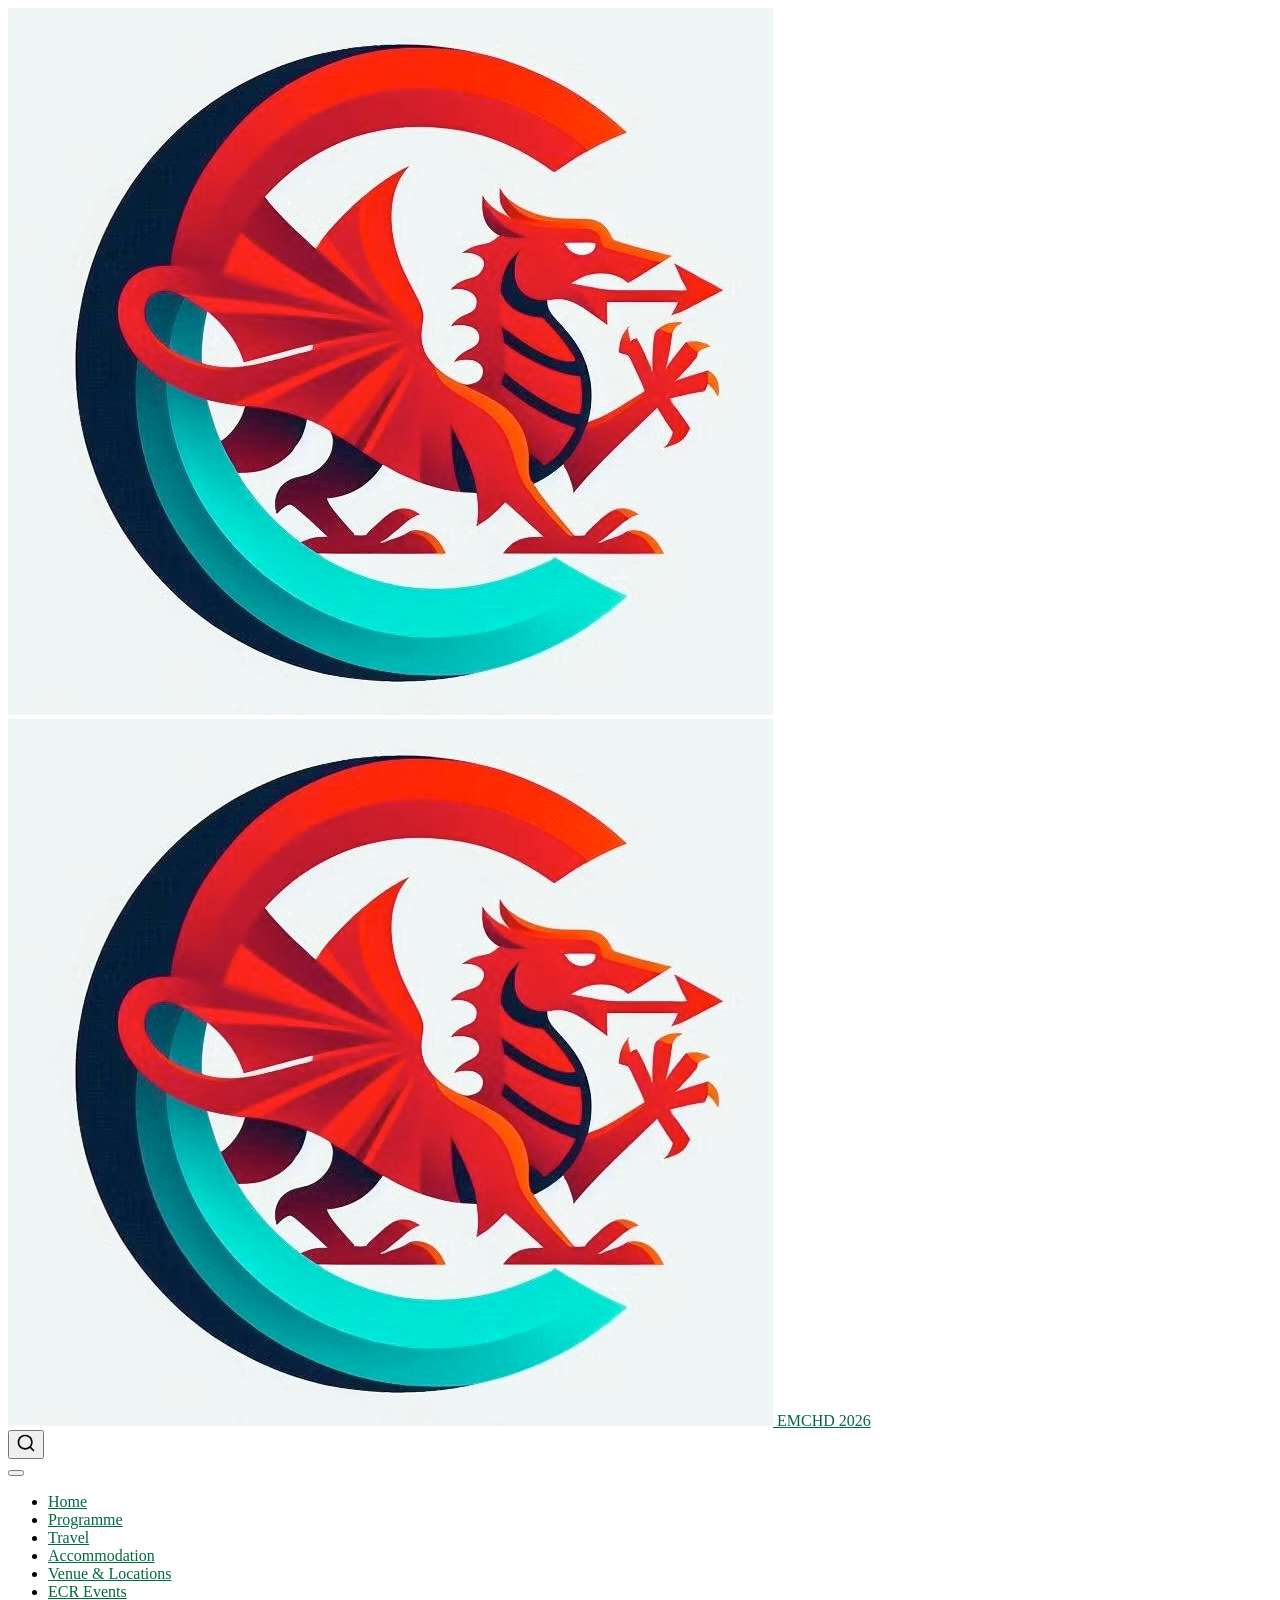
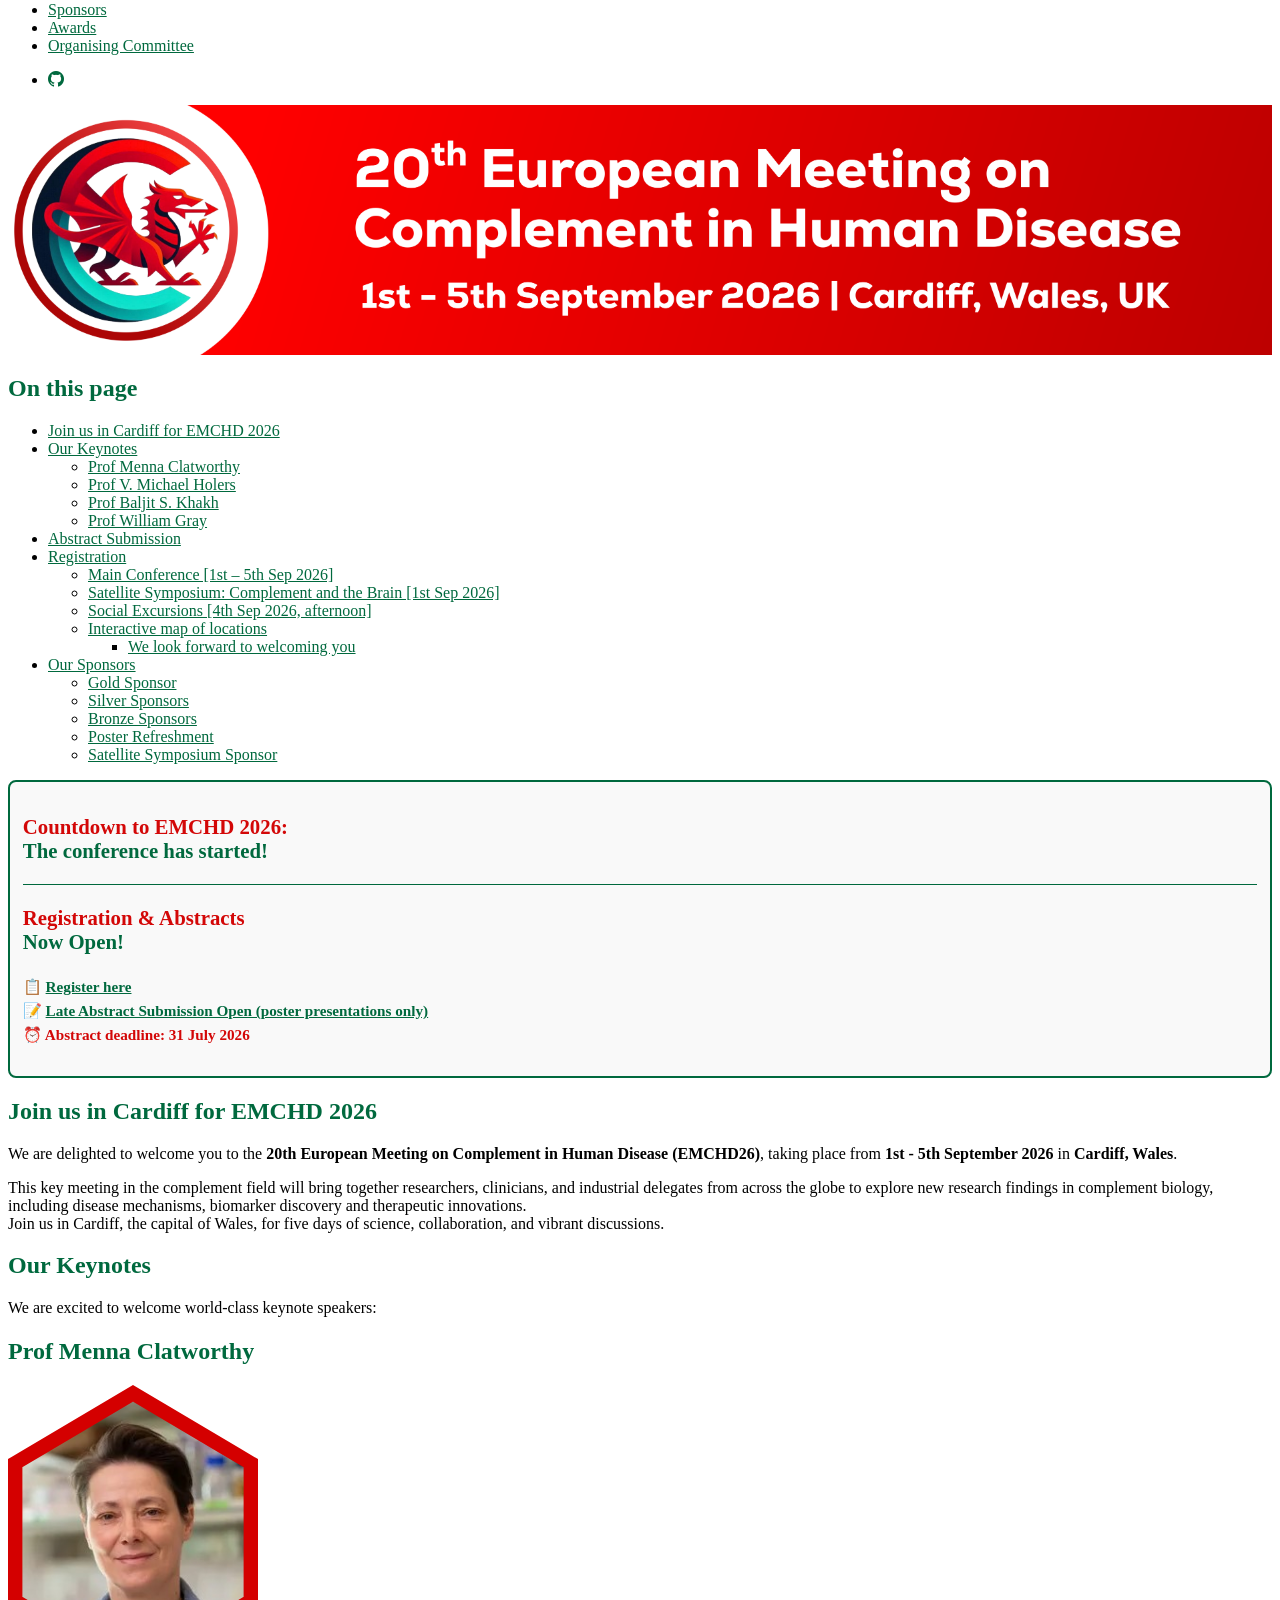
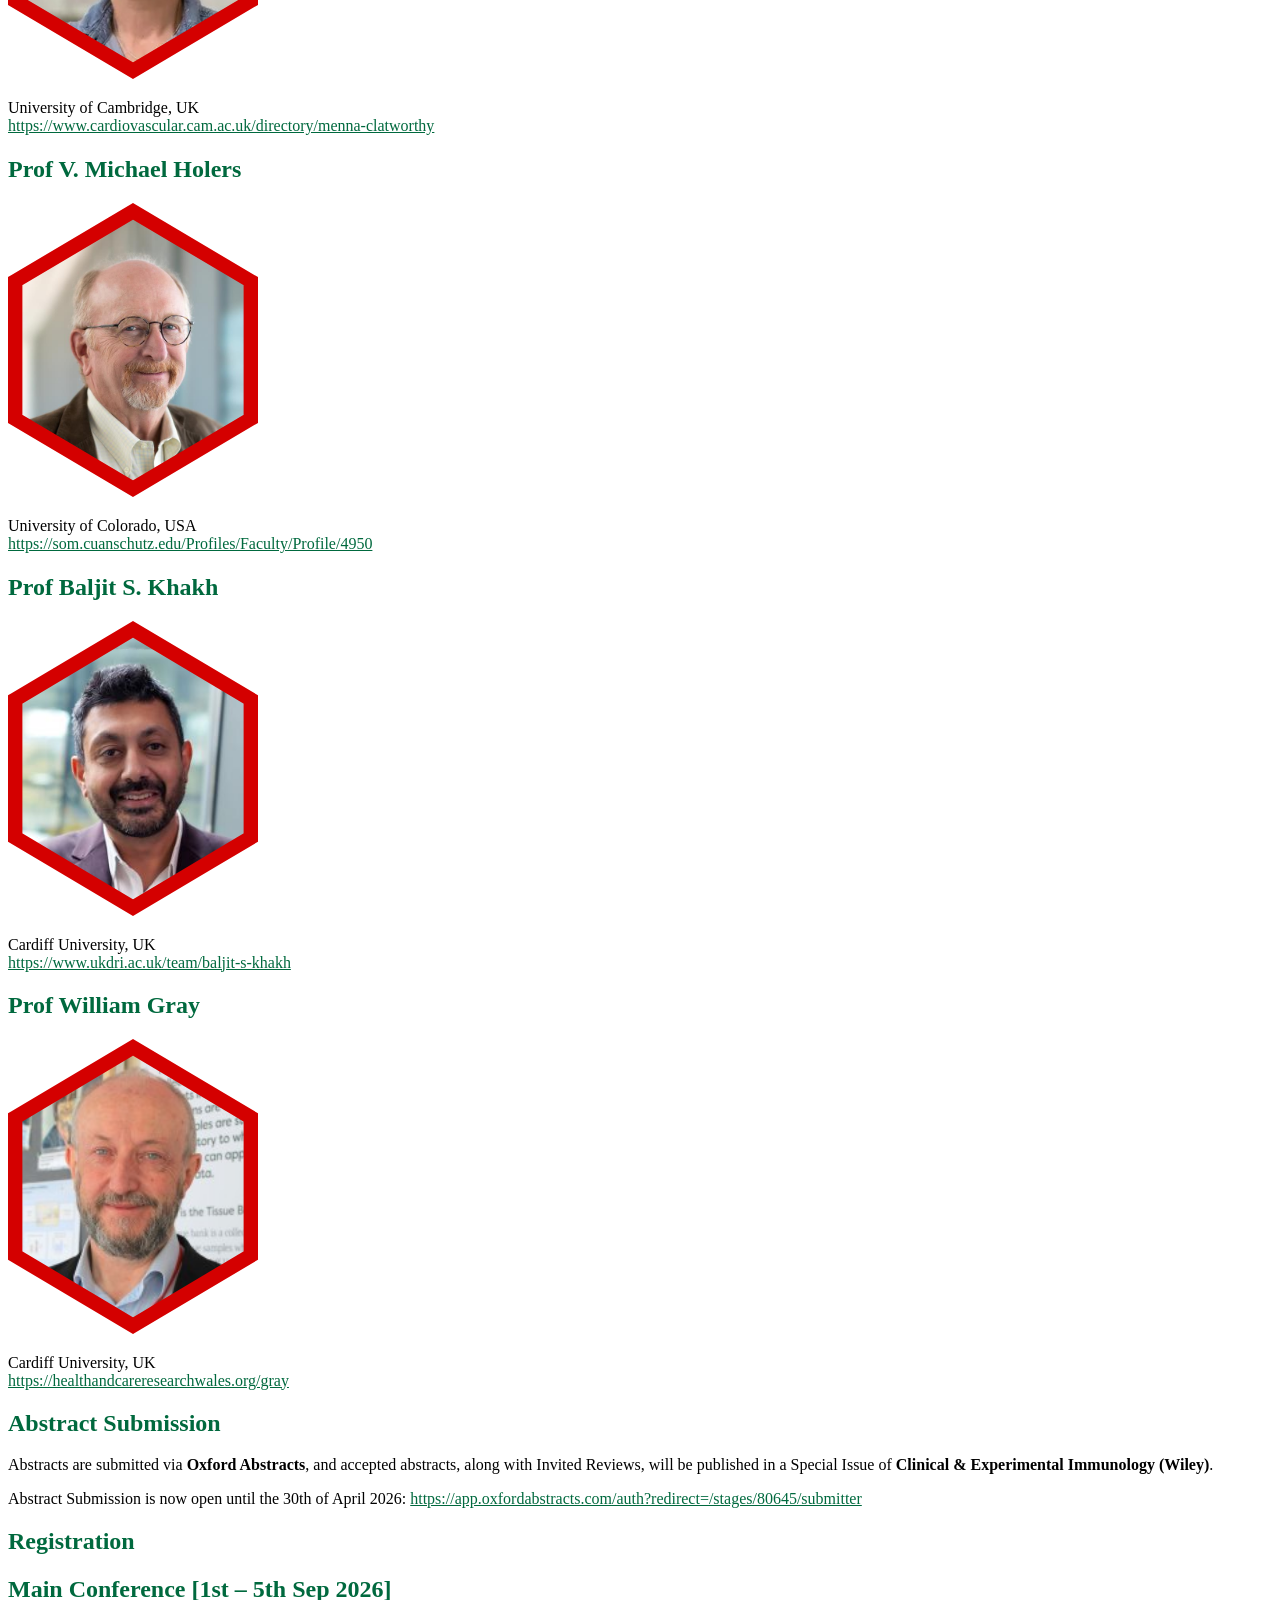
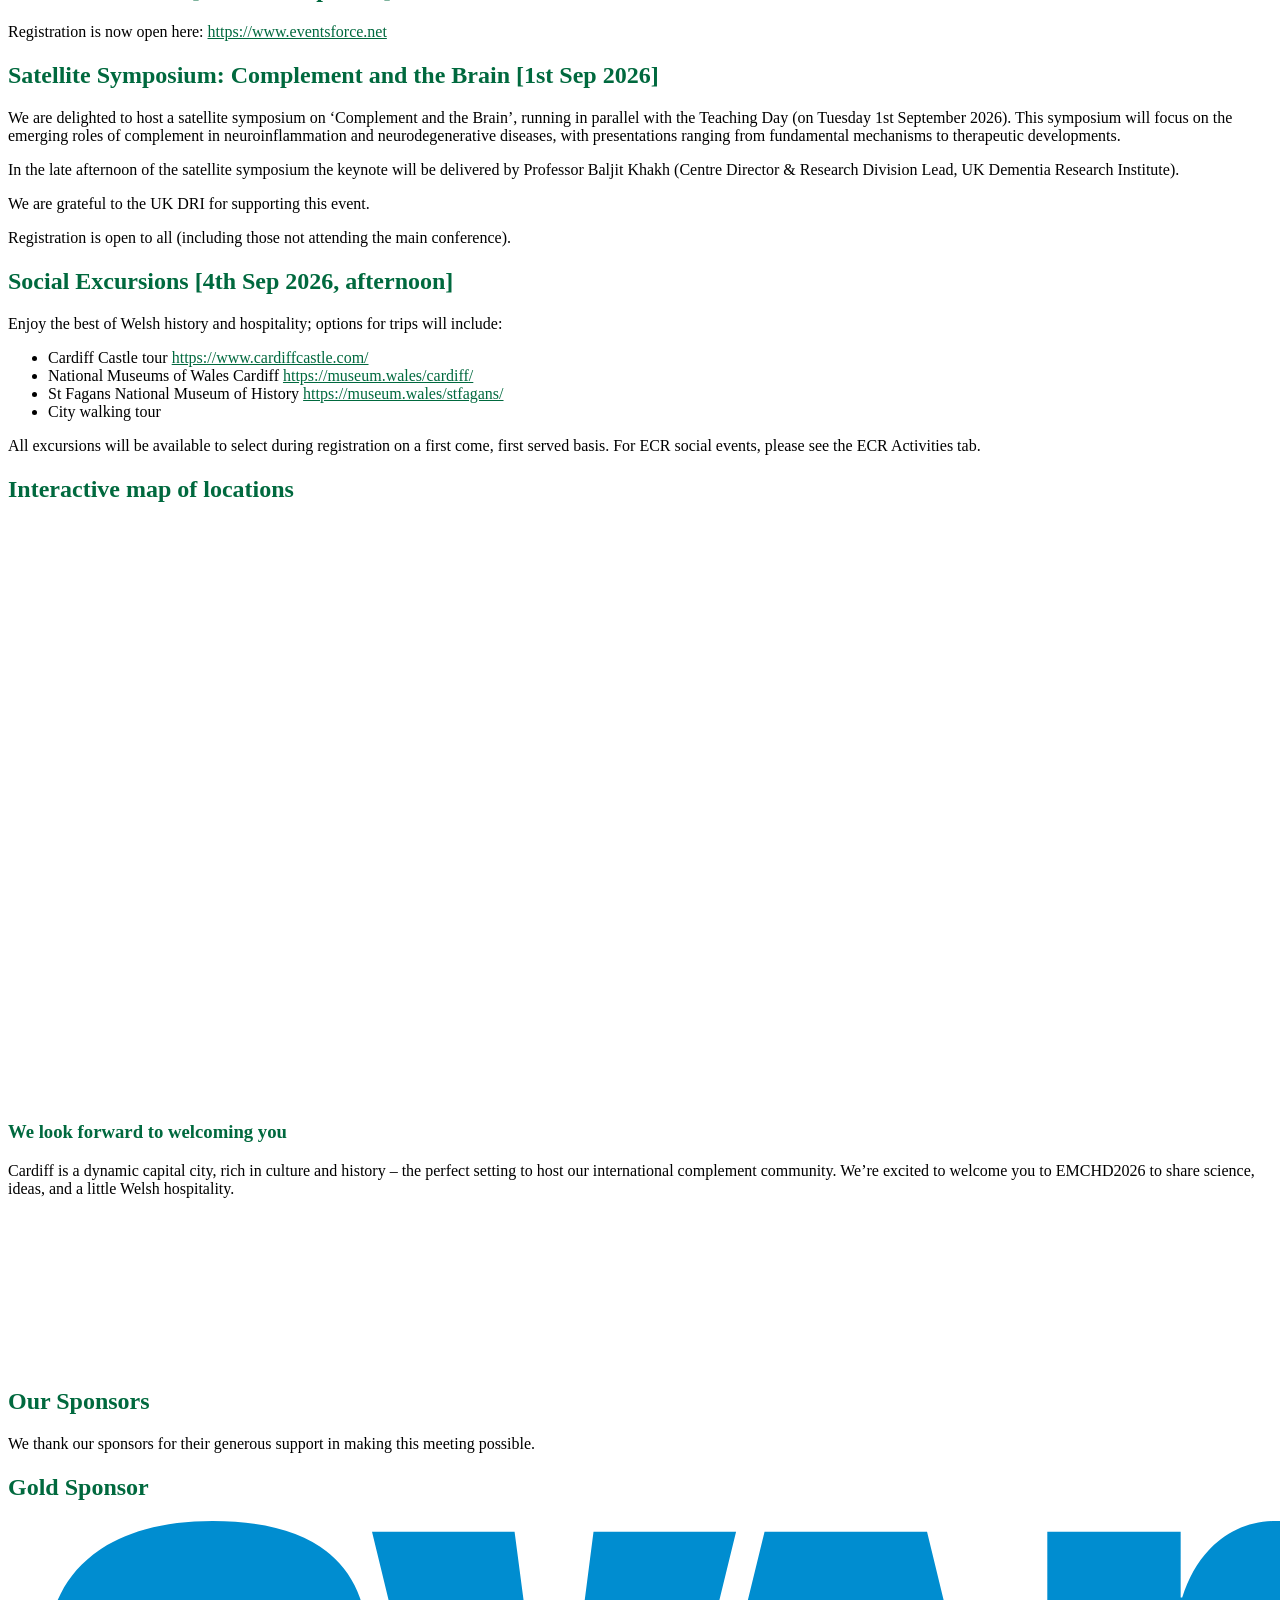
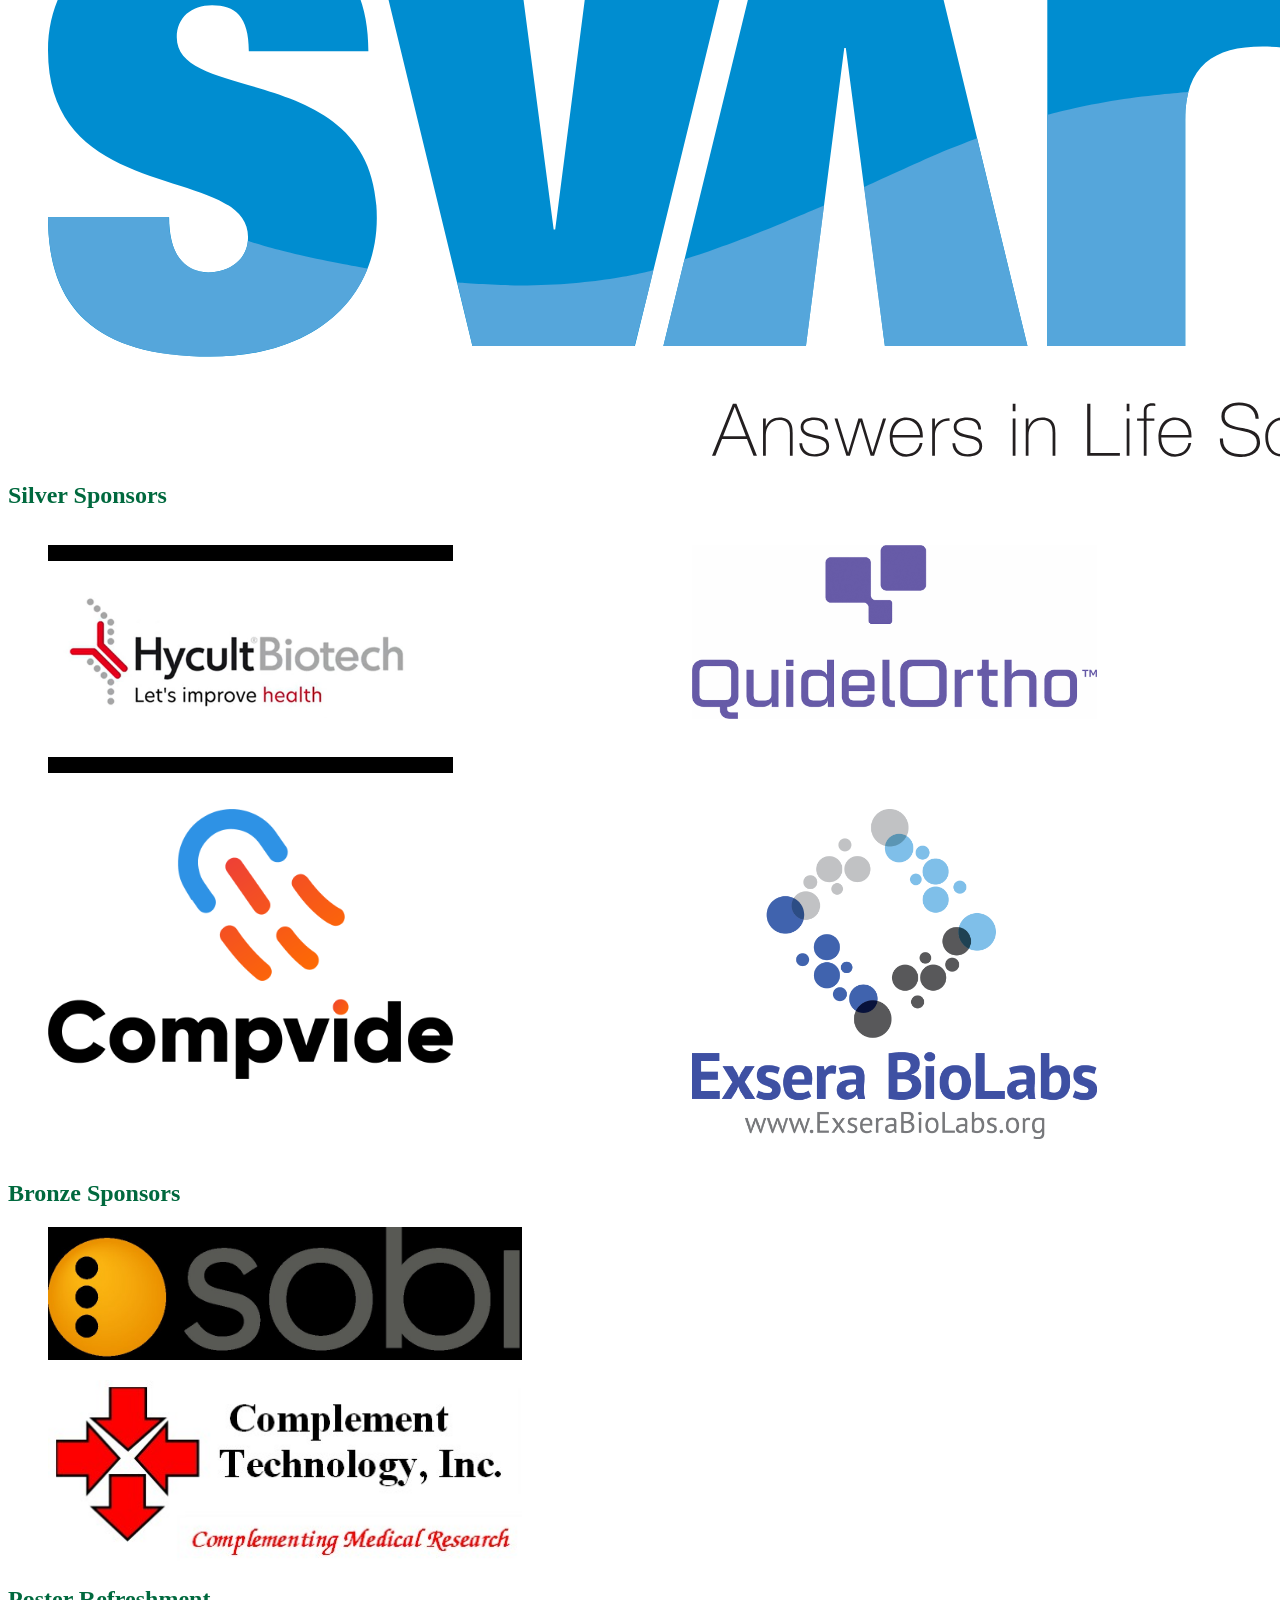
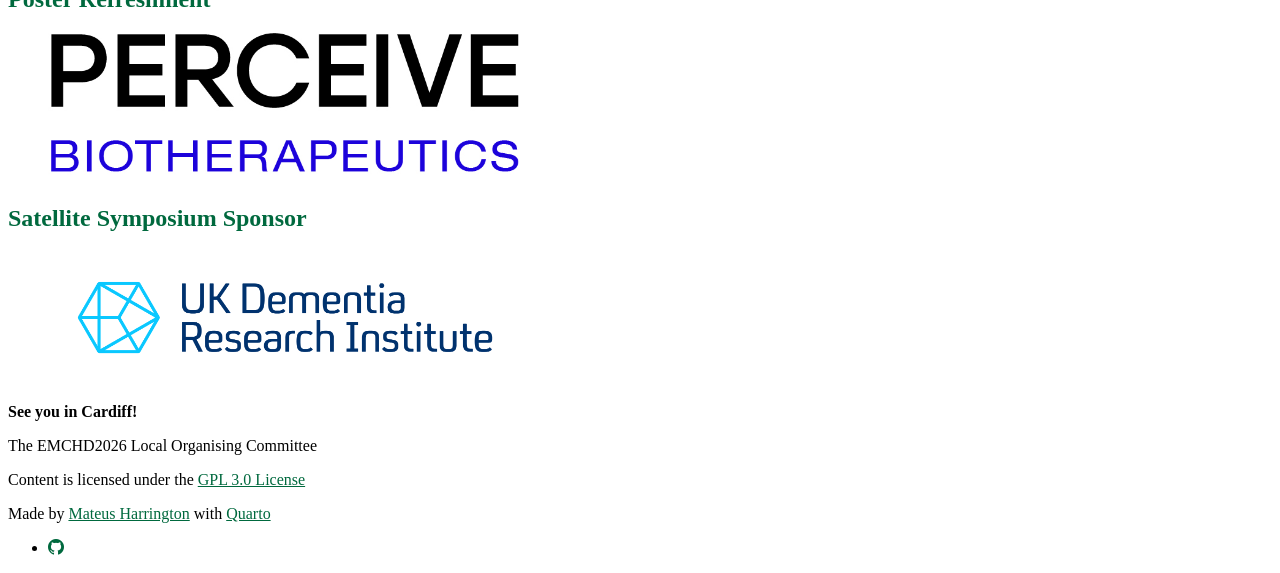
==== commit 663bc047: "Add CompTech to home page" ====
--- a/docs/index.html
+++ b/docs/index.html
@@ -2,7 +2,7 @@
 <html xmlns="http://www.w3.org/1999/xhtml" lang="en" xml:lang="en"><head>
 
 <meta charset="utf-8">
-<meta name="generator" content="quarto-1.9.37">
+<meta name="generator" content="quarto-1.9.38">
 
 <meta name="viewport" content="width=device-width, initial-scale=1.0, user-scalable=yes">
 
@@ -40,7 +40,7 @@
 <script src="site_libs/quarto-html/tippy.umd.min.js"></script>
 <script src="site_libs/quarto-html/anchor.min.js"></script>
 <link href="site_libs/quarto-html/tippy.css" rel="stylesheet">
-<link href="site_libs/quarto-html/quarto-syntax-highlighting-7f8f88aac4f3542376d5c11b86a4c14d.css" rel="stylesheet" id="quarto-text-highlighting-styles">
+<link href="site_libs/quarto-html/quarto-syntax-highlighting-15634bcf2e68342d4ad2dfa704d543f6.css" rel="stylesheet" id="quarto-text-highlighting-styles">
 <script src="site_libs/bootstrap/bootstrap.min.js"></script>
 <link href="site_libs/bootstrap/bootstrap-icons.css" rel="stylesheet">
 <link href="site_libs/bootstrap/bootstrap-158031087360bce0ff56dc785ce39e06.min.css" rel="stylesheet" append-hash="true" id="quarto-bootstrap" data-mode="light">
@@ -405,6 +405,11 @@
 <div class="quarto-figure quarto-figure-center">
 <figure class="figure">
 <p><a href="https://www.sobi.com/en"><img src="images/sobi_logo.jpeg" class="img-fluid quarto-figure quarto-figure-center figure-img" style="width:40.0%"></a></p>
+</figure>
+</div>
+<div class="quarto-figure quarto-figure-center">
+<figure class="figure">
+<p><a href="https://www.complementtech.com/"><img src="images/CompTech_Logo_2025.jpeg" class="img-fluid quarto-figure quarto-figure-center figure-img" style="width:40.0%"></a></p>
 </figure>
 </div>
 </section>
--- a/docs/site_libs/quarto-html/quarto-syntax-highlighting-15634bcf2e68342d4ad2dfa704d543f6.css
+++ b/docs/site_libs/quarto-html/quarto-syntax-highlighting-15634bcf2e68342d4ad2dfa704d543f6.css
@@ -0,0 +1,236 @@
+/* quarto syntax highlight colors */
+:root {
+  --quarto-hl-ot-color: #003B4F;
+  --quarto-hl-at-color: #657422;
+  --quarto-hl-ss-color: #20794D;
+  --quarto-hl-an-color: #5E5E5E;
+  --quarto-hl-fu-color: #4758AB;
+  --quarto-hl-st-color: #20794D;
+  --quarto-hl-cf-color: #003B4F;
+  --quarto-hl-op-color: #5E5E5E;
+  --quarto-hl-er-color: #AD0000;
+  --quarto-hl-bn-color: #AD0000;
+  --quarto-hl-al-color: #AD0000;
+  --quarto-hl-va-color: #111111;
+  --quarto-hl-bu-color: inherit;
+  --quarto-hl-ex-color: inherit;
+  --quarto-hl-pp-color: #AD0000;
+  --quarto-hl-in-color: #5E5E5E;
+  --quarto-hl-vs-color: #20794D;
+  --quarto-hl-wa-color: #5E5E5E;
+  --quarto-hl-do-color: #5E5E5E;
+  --quarto-hl-im-color: #00769E;
+  --quarto-hl-ch-color: #20794D;
+  --quarto-hl-dt-color: #AD0000;
+  --quarto-hl-fl-color: #AD0000;
+  --quarto-hl-co-color: #5E5E5E;
+  --quarto-hl-cv-color: #5E5E5E;
+  --quarto-hl-cn-color: #8f5902;
+  --quarto-hl-sc-color: #5E5E5E;
+  --quarto-hl-dv-color: #AD0000;
+  --quarto-hl-kw-color: #003B4F;
+}
+
+/* other quarto variables */
+:root {
+  --quarto-font-monospace: SFMono-Regular, Menlo, Monaco, Consolas, "Liberation Mono", "Courier New", monospace;
+}
+
+/* syntax highlight based on Pandoc's rules */
+pre > code.sourceCode > span {
+  color: #003B4F;
+}
+
+code.sourceCode > span {
+  color: #003B4F;
+}
+
+div.sourceCode,
+div.sourceCode pre.sourceCode {
+  color: #003B4F;
+}
+
+/* Normal */
+code span {
+  color: #003B4F;
+}
+
+/* Alert */
+code span.al {
+  color: #AD0000;
+  font-style: inherit;
+}
+
+/* Annotation */
+code span.an {
+  color: #5E5E5E;
+  font-style: inherit;
+}
+
+/* Attribute */
+code span.at {
+  color: #657422;
+  font-style: inherit;
+}
+
+/* BaseN */
+code span.bn {
+  color: #AD0000;
+  font-style: inherit;
+}
+
+/* BuiltIn */
+code span.bu {
+  font-style: inherit;
+}
+
+/* ControlFlow */
+code span.cf {
+  color: #003B4F;
+  font-weight: bold;
+  font-style: inherit;
+}
+
+/* Char */
+code span.ch {
+  color: #20794D;
+  font-style: inherit;
+}
+
+/* Constant */
+code span.cn {
+  color: #8f5902;
+  font-style: inherit;
+}
+
+/* Comment */
+code span.co {
+  color: #5E5E5E;
+  font-style: inherit;
+}
+
+/* CommentVar */
+code span.cv {
+  color: #5E5E5E;
+  font-style: italic;
+}
+
+/* Documentation */
+code span.do {
+  color: #5E5E5E;
+  font-style: italic;
+}
+
+/* DataType */
+code span.dt {
+  color: #AD0000;
+  font-style: inherit;
+}
+
+/* DecVal */
+code span.dv {
+  color: #AD0000;
+  font-style: inherit;
+}
+
+/* Error */
+code span.er {
+  color: #AD0000;
+  font-style: inherit;
+}
+
+/* Extension */
+code span.ex {
+  font-style: inherit;
+}
+
+/* Float */
+code span.fl {
+  color: #AD0000;
+  font-style: inherit;
+}
+
+/* Function */
+code span.fu {
+  color: #4758AB;
+  font-style: inherit;
+}
+
+/* Import */
+code span.im {
+  color: #00769E;
+  font-style: inherit;
+}
+
+/* Information */
+code span.in {
+  color: #5E5E5E;
+  font-style: inherit;
+}
+
+/* Keyword */
+code span.kw {
+  color: #003B4F;
+  font-weight: bold;
+  font-style: inherit;
+}
+
+/* Operator */
+code span.op {
+  color: #5E5E5E;
+  font-style: inherit;
+}
+
+/* Other */
+code span.ot {
+  color: #003B4F;
+  font-style: inherit;
+}
+
+/* Preprocessor */
+code span.pp {
+  color: #AD0000;
+  font-style: inherit;
+}
+
+/* SpecialChar */
+code span.sc {
+  color: #5E5E5E;
+  font-style: inherit;
+}
+
+/* SpecialString */
+code span.ss {
+  color: #20794D;
+  font-style: inherit;
+}
+
+/* String */
+code span.st {
+  color: #20794D;
+  font-style: inherit;
+}
+
+/* Variable */
+code span.va {
+  color: #111111;
+  font-style: inherit;
+}
+
+/* VerbatimString */
+code span.vs {
+  color: #20794D;
+  font-style: inherit;
+}
+
+/* Warning */
+code span.wa {
+  color: #5E5E5E;
+  font-style: italic;
+}
+
+.prevent-inlining {
+  content: "</";
+}
+
+/*# sourceMappingURL=f23921c56f73e400b49028c9186a1aa0.css.map */
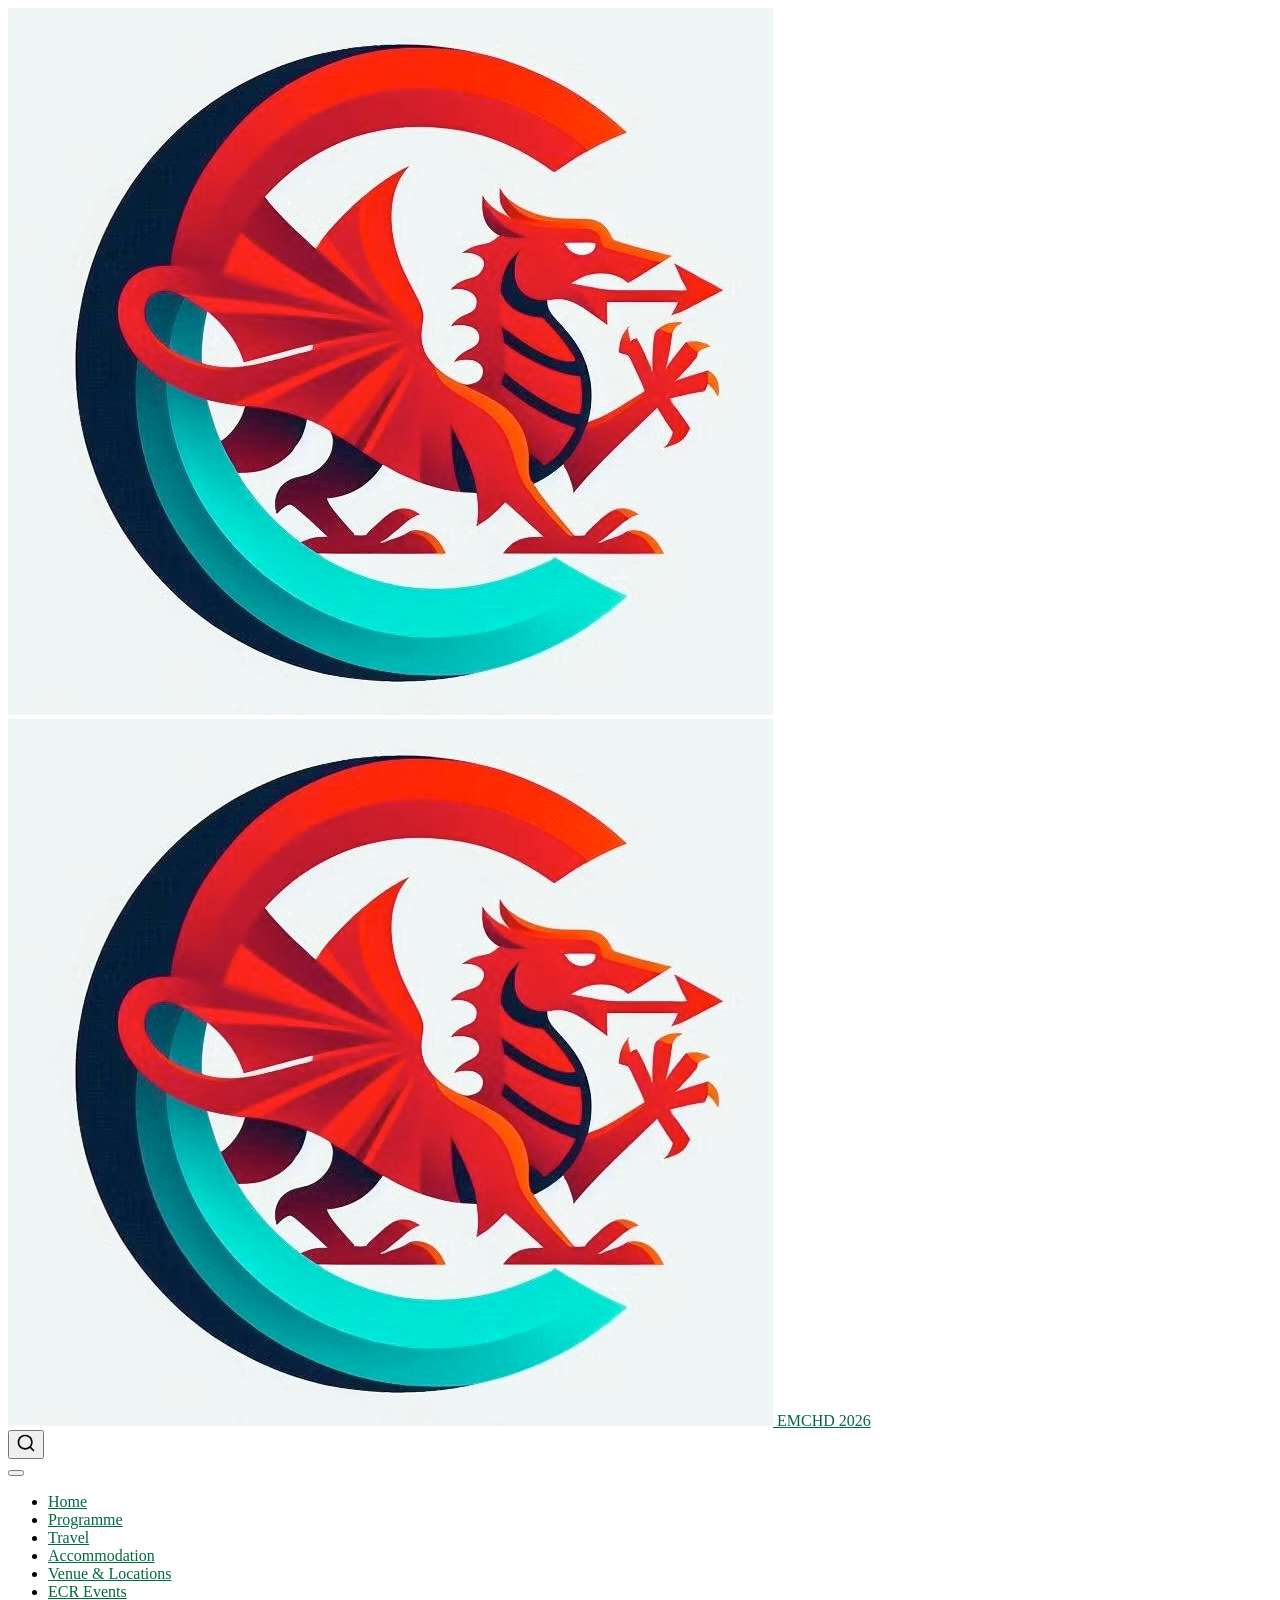
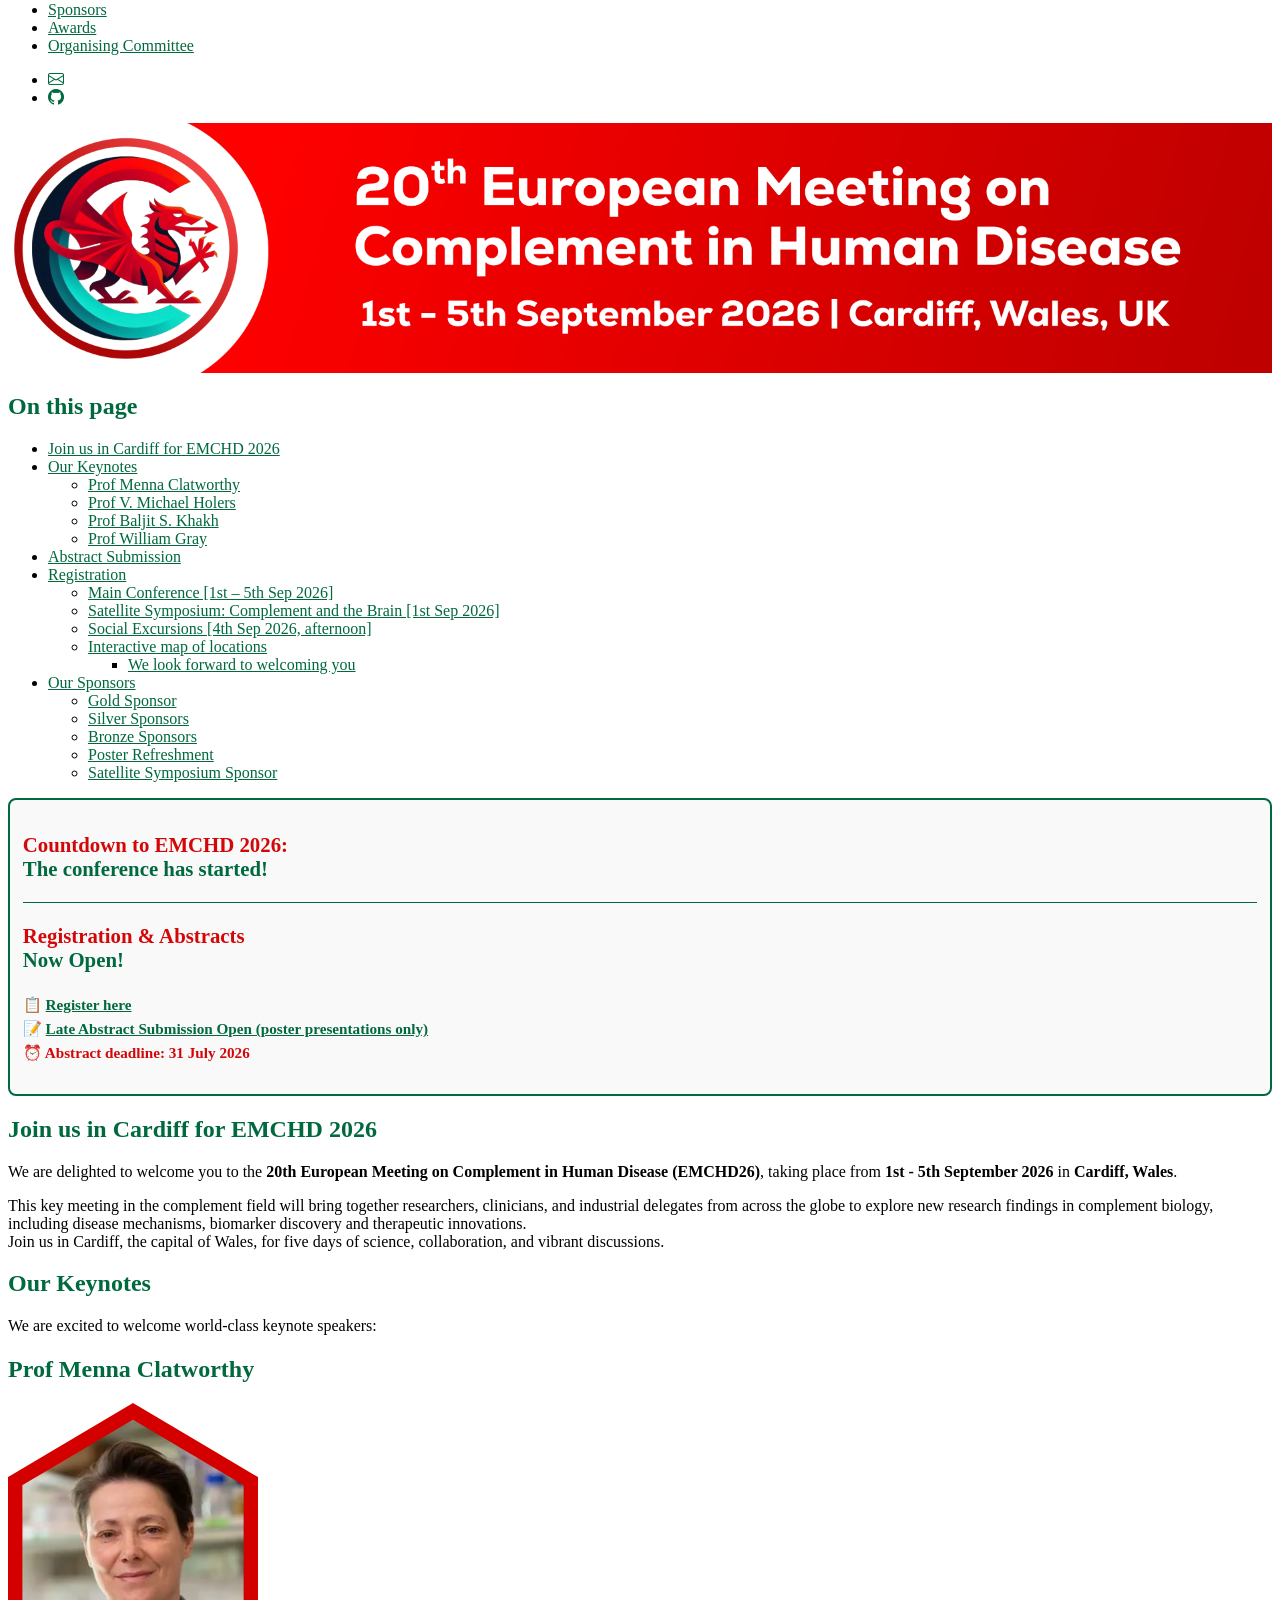
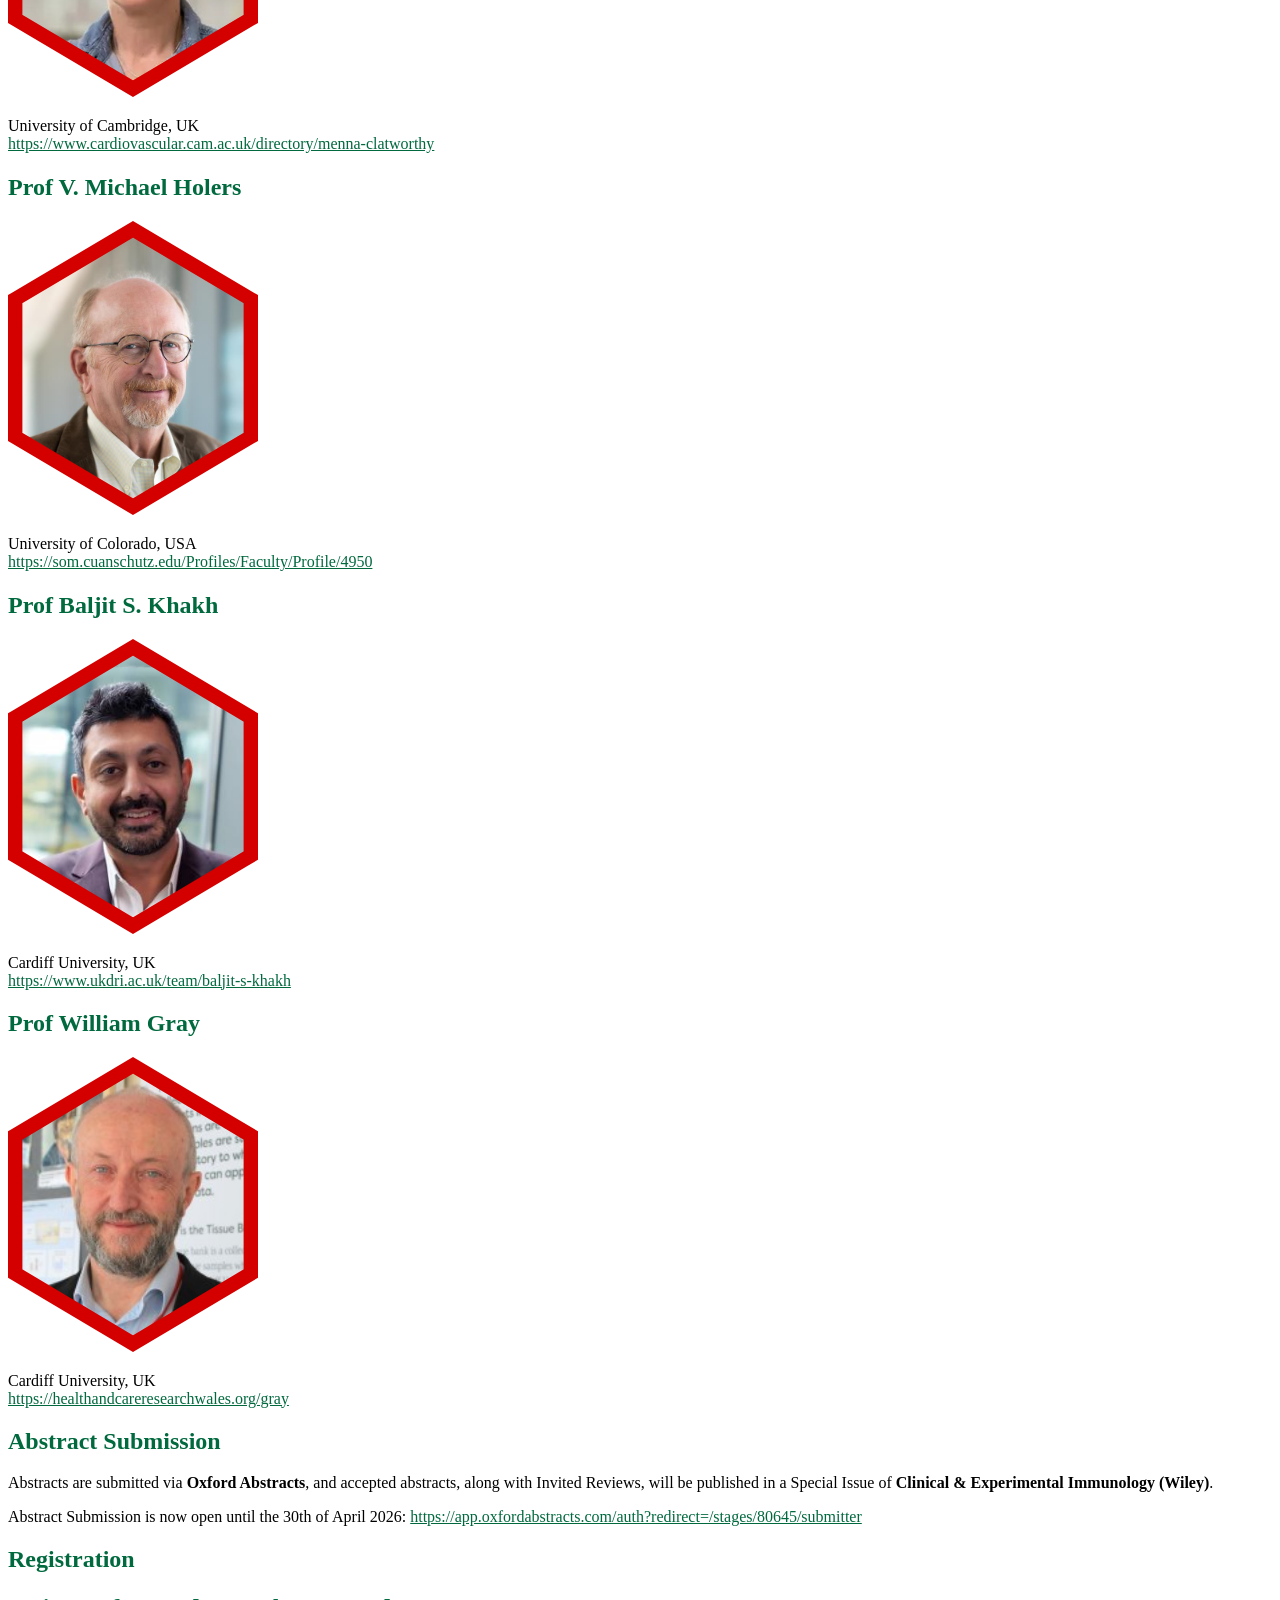
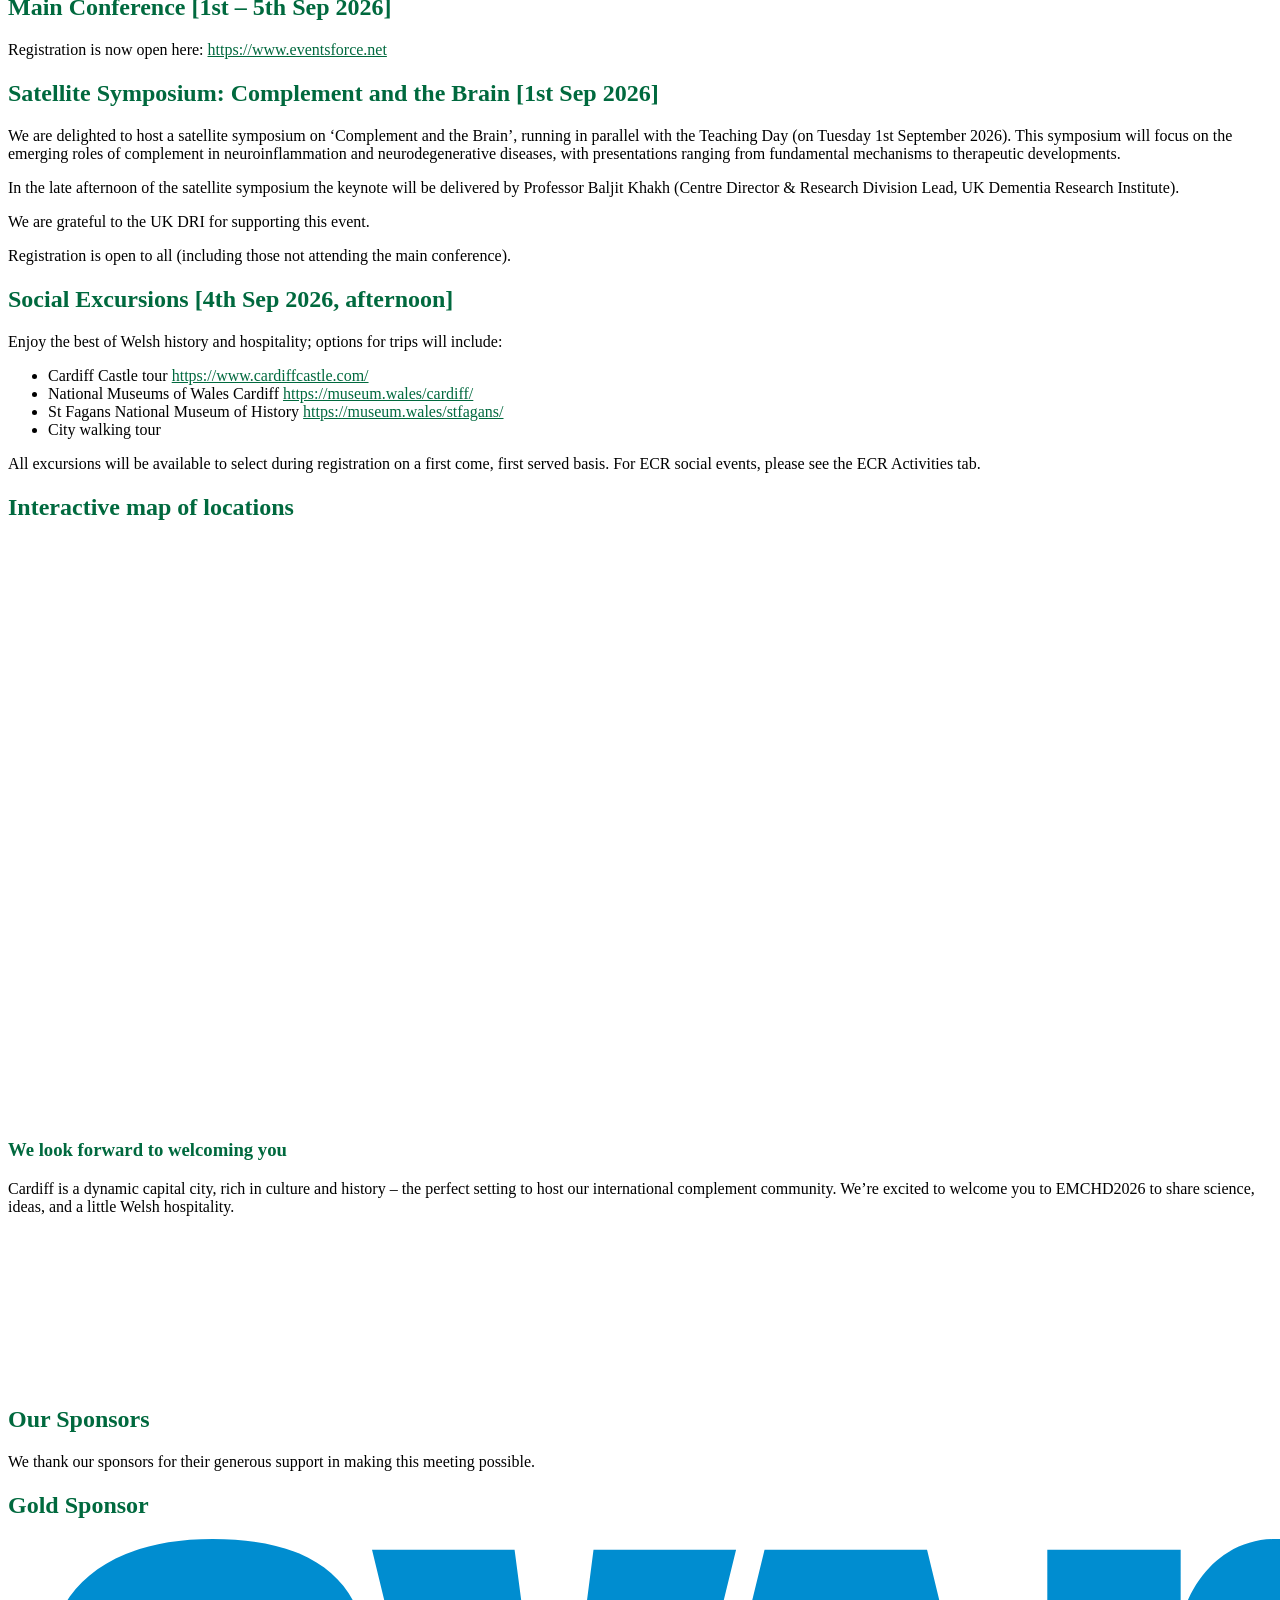
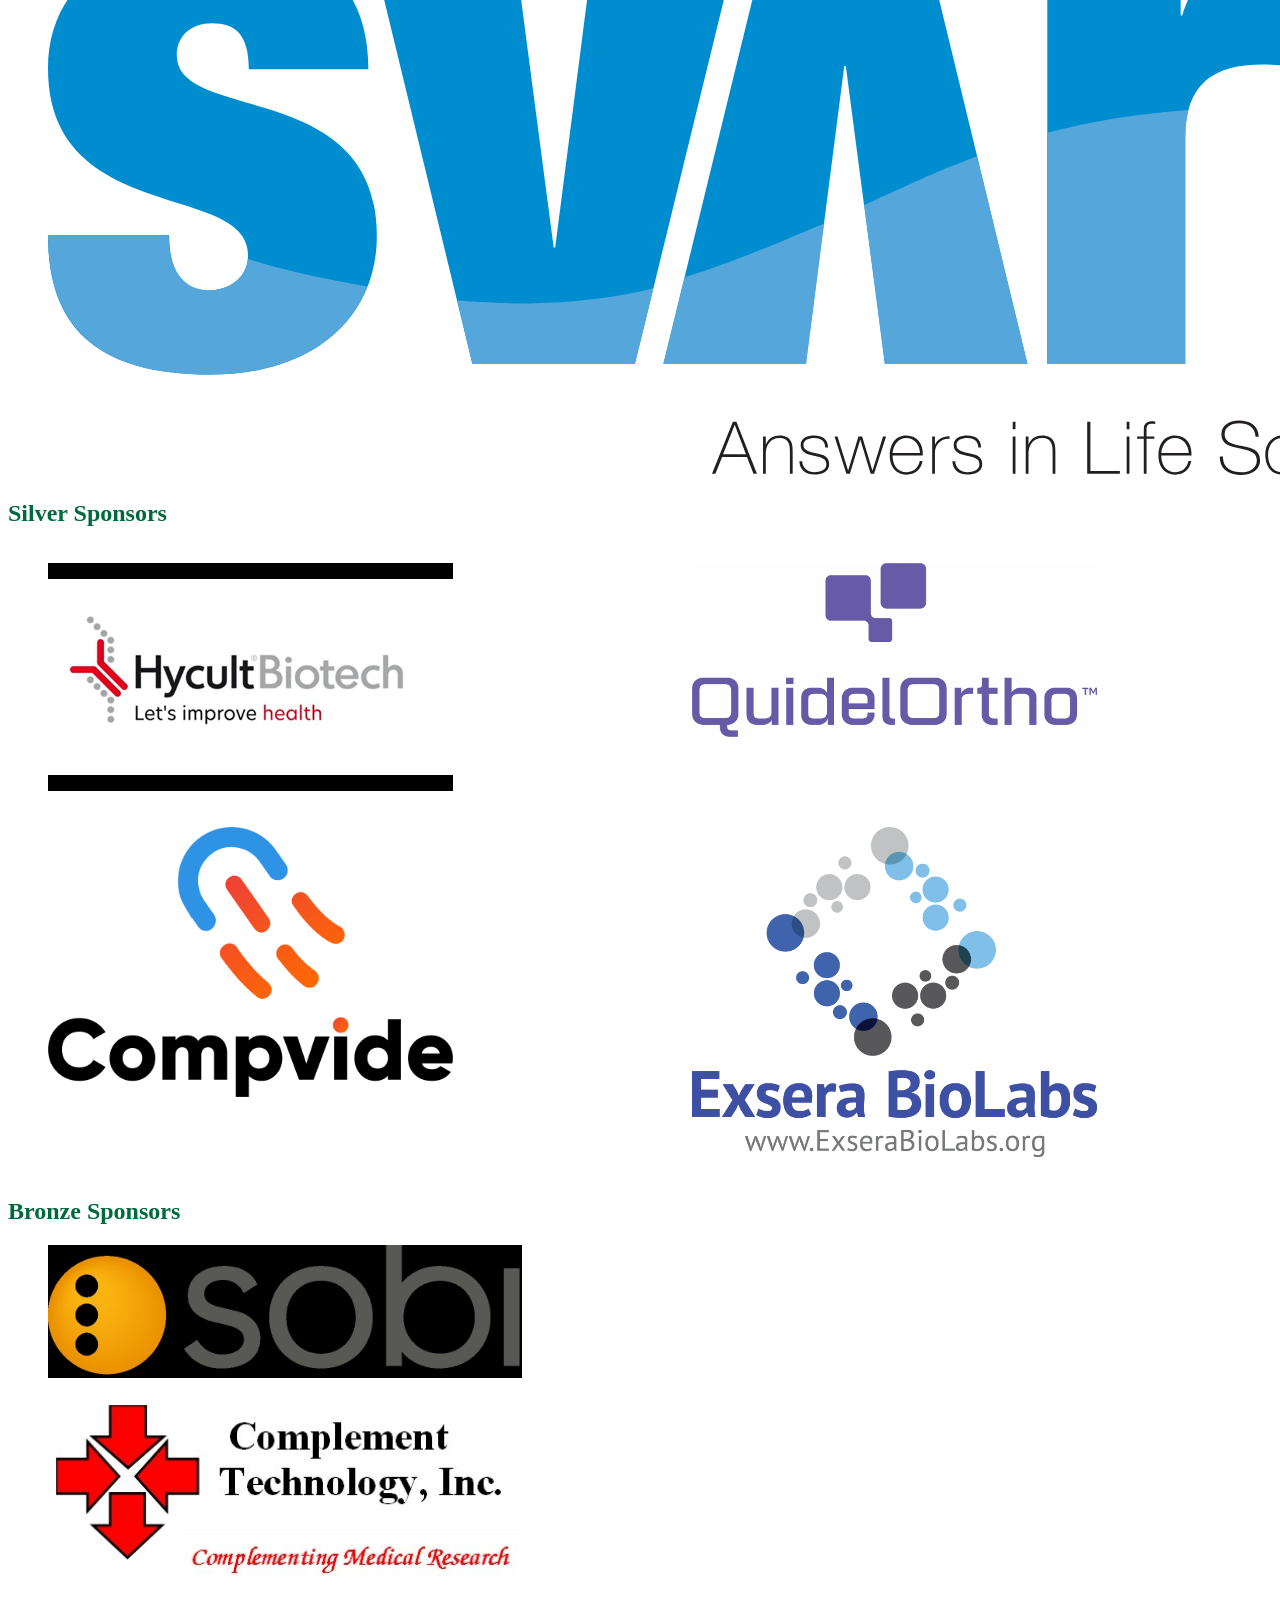
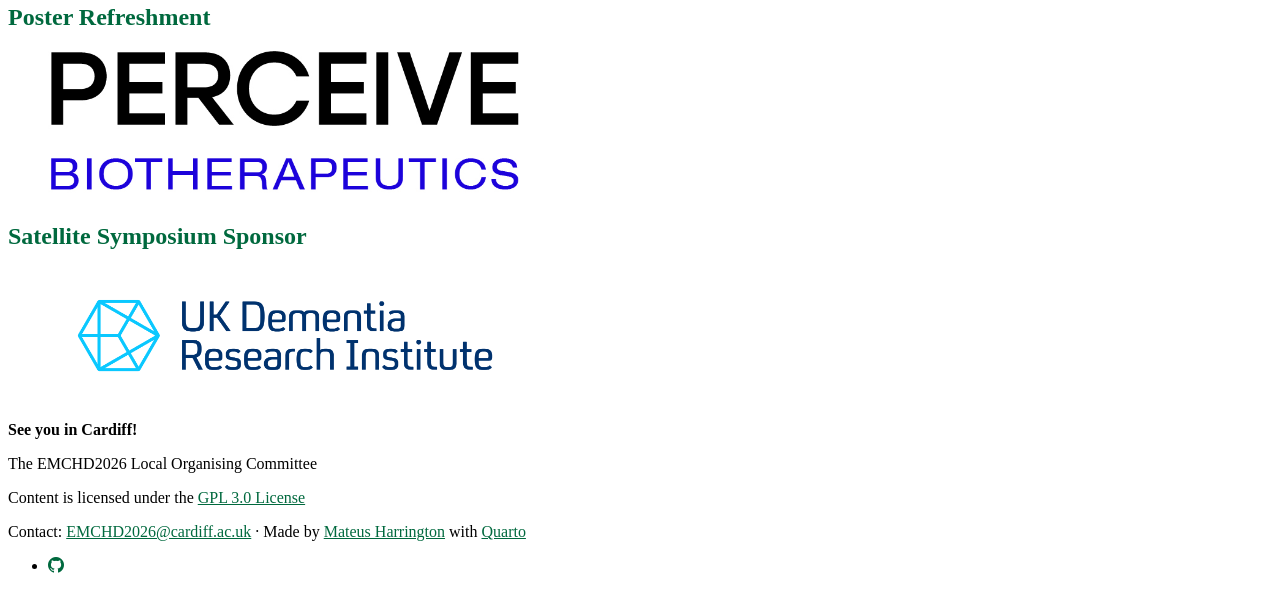
==== commit 54f14112: "Add contact email to site and render" ====
--- a/docs/index.html
+++ b/docs/index.html
@@ -142,6 +142,11 @@
   </li>  
 </ul>
             <ul class="navbar-nav navbar-nav-scroll ms-auto">
+  <li class="nav-item compact">
+    <a class="nav-link" href="mailto:EMCHD2026@cardiff.ac.uk"> <i class="bi bi-envelope" role="img" aria-label="Contact">
+</i> 
+<span class="menu-text"></span></a>
+  </li>  
   <li class="nav-item compact">
     <a class="nav-link" href="https://github.com/H-Mateus/emchd-2026-website"> <i class="bi bi-github" role="img">
 </i> 
@@ -843,7 +848,7 @@
 <p>Content is licensed under the <a href="https://www.gnu.org/licenses/gpl-3.0.en.html">GPL 3.0 License</a></p>
 </div>   
     <div class="nav-footer-center">
-<p>Made by <a href="https://mateusharrington.com">Mateus Harrington</a> with <a href="https://quarto.org">Quarto</a></p>
+<p>Contact: <a href="mailto:EMCHD2026@cardiff.ac.uk">EMCHD2026@cardiff.ac.uk</a> · Made by <a href="https://mateusharrington.com">Mateus Harrington</a> with <a href="https://quarto.org">Quarto</a></p>
 </div>
     <div class="nav-footer-right">
       <ul class="footer-items list-unstyled">
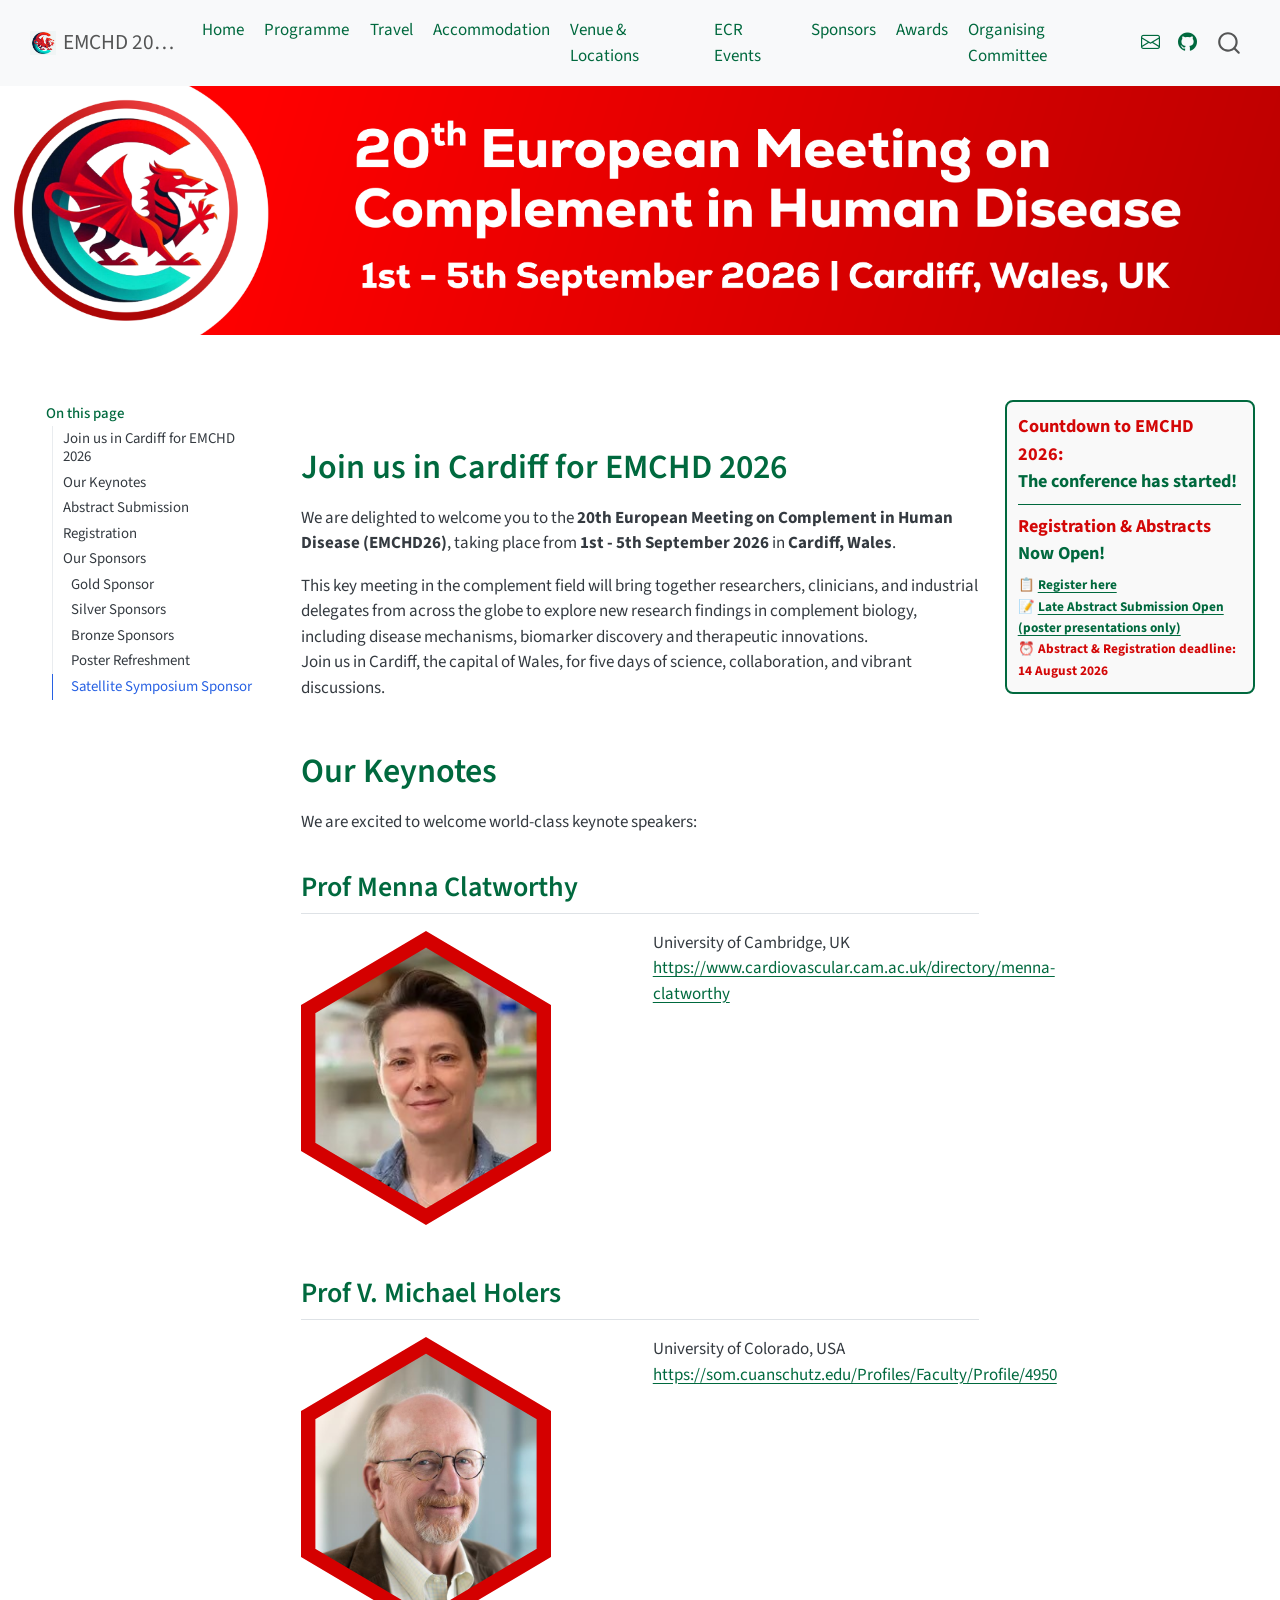
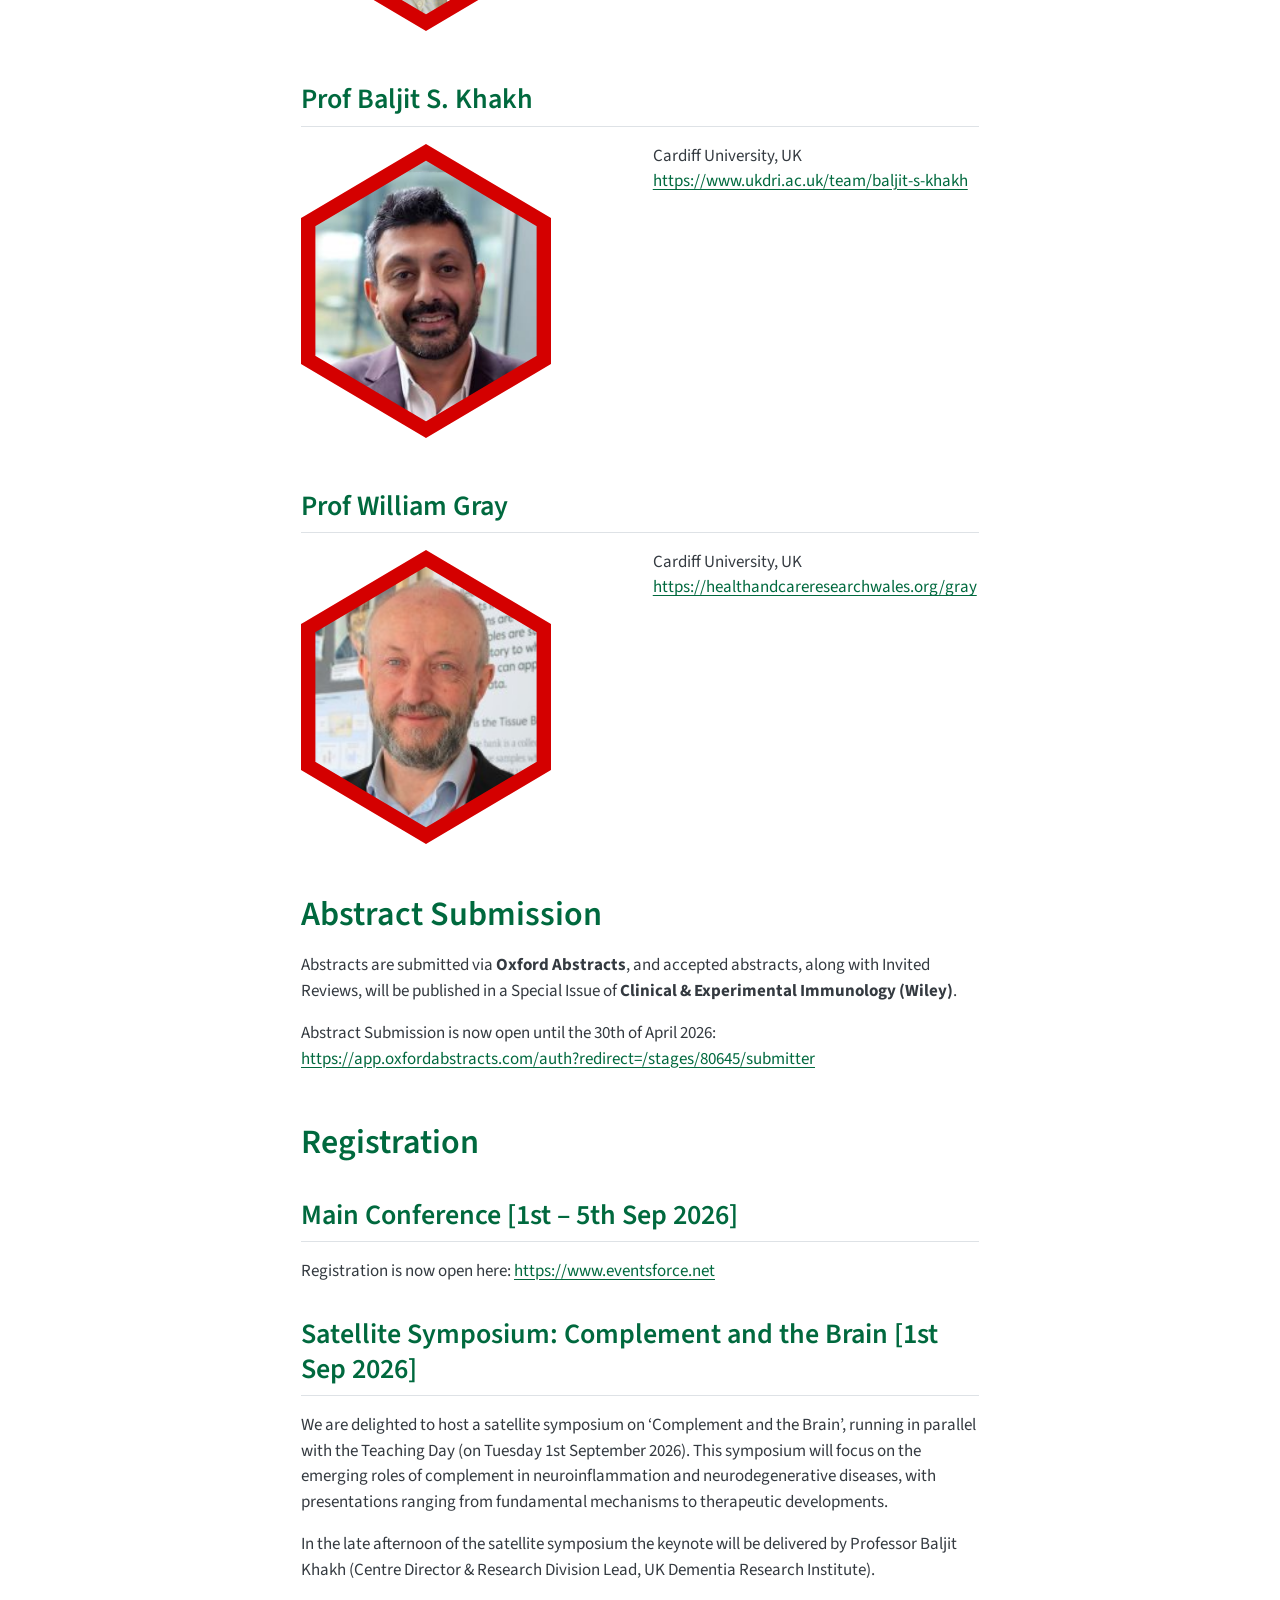
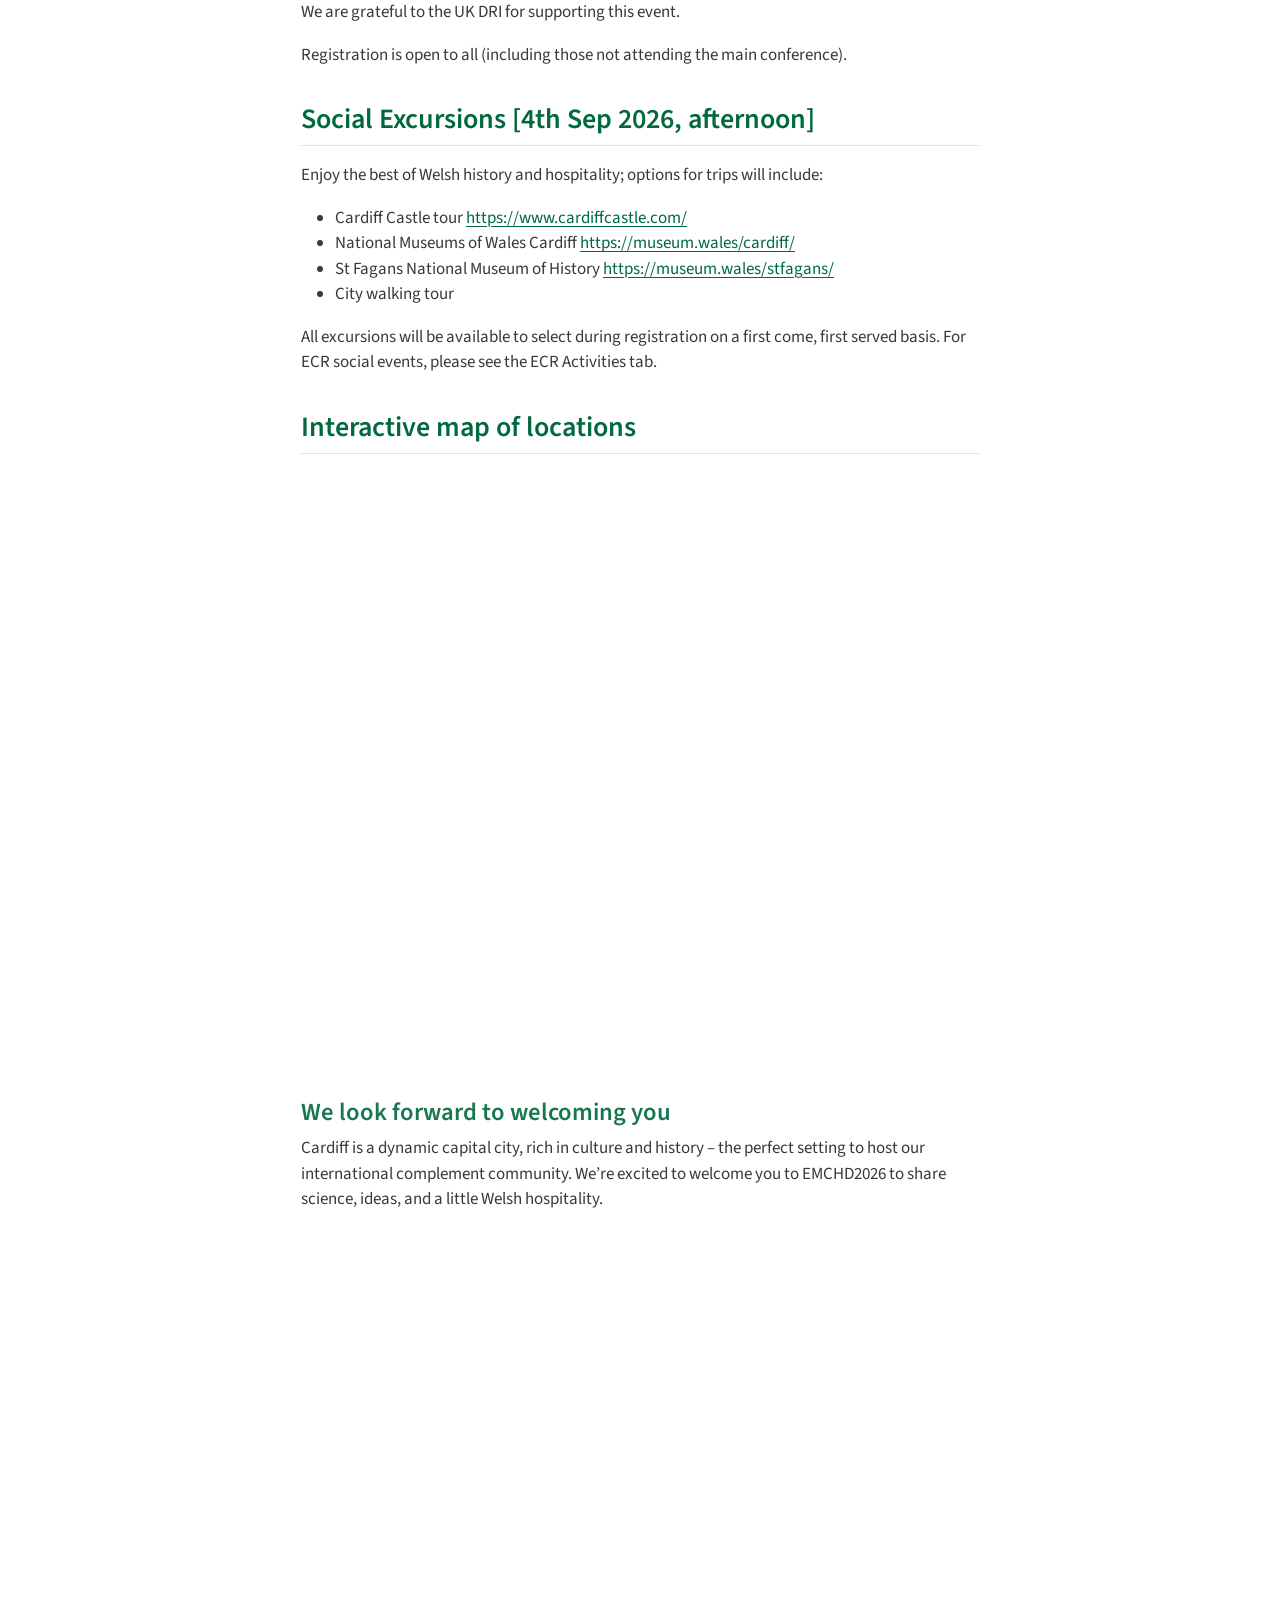
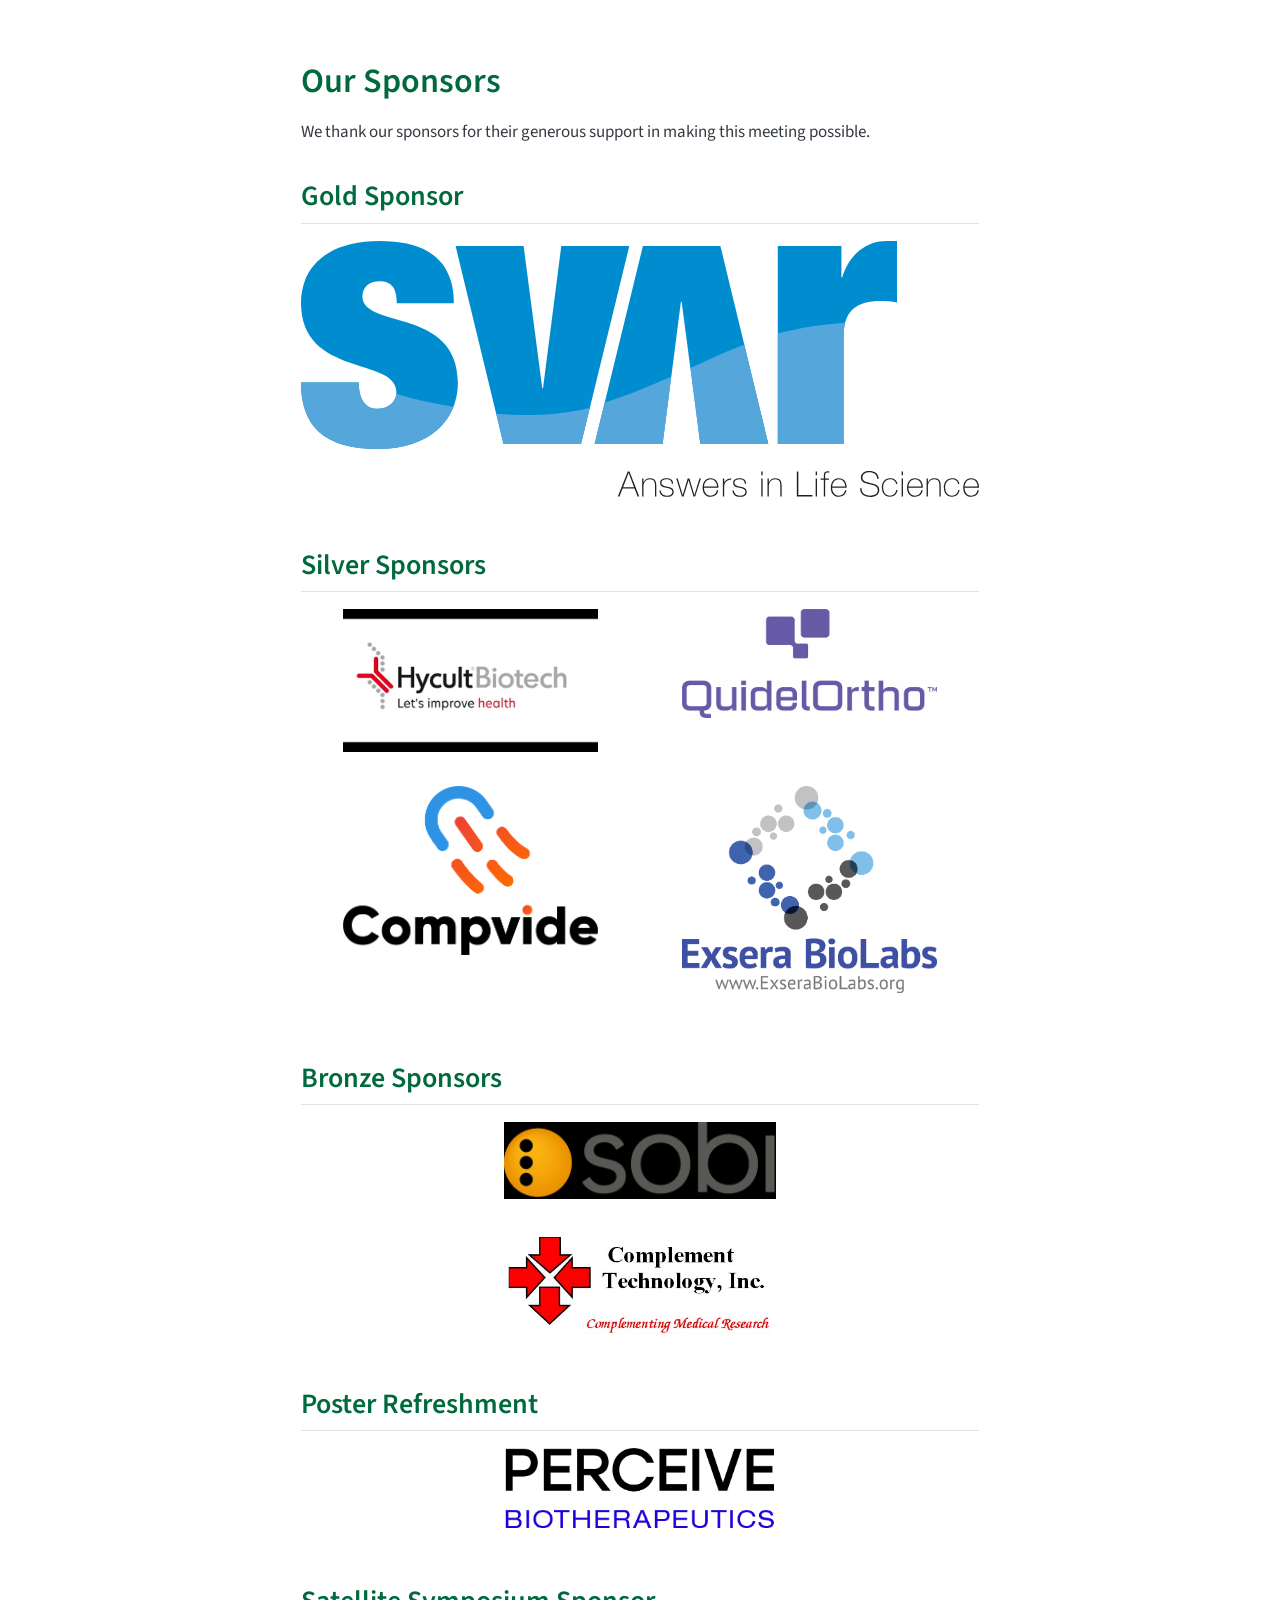
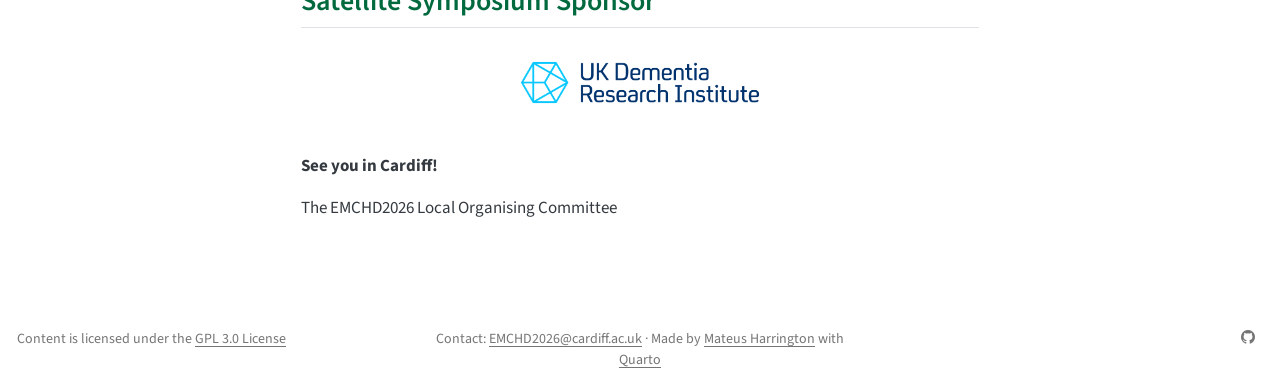
==== commit 52ec9774: "Update registration deadline" ====
--- a/docs/index.html
+++ b/docs/index.html
@@ -2,7 +2,7 @@
 <html xmlns="http://www.w3.org/1999/xhtml" lang="en" xml:lang="en"><head>
 
 <meta charset="utf-8">
-<meta name="generator" content="quarto-1.9.38">
+<meta name="generator" content="quarto-1.10.18">
 
 <meta name="viewport" content="width=device-width, initial-scale=1.0, user-scalable=yes">
 
@@ -12,10 +12,13 @@
 /* Default styles provided by pandoc.
 ** See https://pandoc.org/MANUAL.html#variables-for-html for config info.
 */
-code{white-space: pre-wrap;}
 span.smallcaps{font-variant: small-caps;}
-div.columns{display: flex; gap: min(4vw, 1.5em);}
-div.column{flex: auto; overflow-x: auto;}
+div.columns{display: flex; gap: 1.5em;}
+div.column{flex: auto;}
+@media screen {
+div.columns{gap: min(4vw, 1.5em);}
+div.column{overflow-x: auto;}
+}
 div.hanging-indent{margin-left: 1.5em; text-indent: -1.5em;}
 ul.task-list{list-style: none;}
 ul.task-list li input[type="checkbox"] {
@@ -40,10 +43,10 @@
 <script src="site_libs/quarto-html/tippy.umd.min.js"></script>
 <script src="site_libs/quarto-html/anchor.min.js"></script>
 <link href="site_libs/quarto-html/tippy.css" rel="stylesheet">
-<link href="site_libs/quarto-html/quarto-syntax-highlighting-15634bcf2e68342d4ad2dfa704d543f6.css" rel="stylesheet" id="quarto-text-highlighting-styles">
+<link href="site_libs/quarto-html/quarto-syntax-highlighting-64a204ab8560d761af7679ceaba22944.css" rel="stylesheet" id="quarto-text-highlighting-styles">
 <script src="site_libs/bootstrap/bootstrap.min.js"></script>
 <link href="site_libs/bootstrap/bootstrap-icons.css" rel="stylesheet">
-<link href="site_libs/bootstrap/bootstrap-158031087360bce0ff56dc785ce39e06.min.css" rel="stylesheet" append-hash="true" id="quarto-bootstrap" data-mode="light">
+<link href="site_libs/bootstrap/bootstrap-445b8638c3d06994fee0907d791121c4.min.css" rel="stylesheet" append-hash="true" id="quarto-bootstrap" data-mode="light">
 <script id="quarto-search-options" type="application/json">{
   "location": "navbar",
   "copy-button": false,
@@ -260,7 +263,7 @@
 <p><span style="color:#D30707;">Registration &amp; Abstracts</span><br> <span style="color:#00693E;">Now Open!</span></p>
 </div>
 <div style="margin-top:0.5em; font-size:0.95em; line-height:1.6;">
-<p>📋 <a href="https://www.eventsforce.net/cbs/frontend/reg/thome.csp?pageID=178086&amp;eventID=724&amp;CSPCHD=000001000000RSsr5tSQVu$U89Ob73coFMT_0UIRlG1BnW0nXO" style="color:#00693E; font-weight:bold;">Register here</a><br> 📝 <a href="https://app.oxfordabstracts.com/auth?redirect=/stages/80645/submitter" style="color:#00693E; font-weight:bold;">Late Abstract Submission Open (poster presentations only)</a><br> <span style="color:#D30707; font-weight:bold;">⏰ Abstract deadline: 31 July 2026</span></p>
+<p>📋 <a href="https://www.eventsforce.net/cbs/frontend/reg/thome.csp?pageID=178086&amp;eventID=724&amp;CSPCHD=000001000000RSsr5tSQVu$U89Ob73coFMT_0UIRlG1BnW0nXO" style="color:#00693E; font-weight:bold;">Register here</a><br> 📝 <a href="https://app.oxfordabstracts.com/auth?redirect=/stages/80645/submitter" style="color:#00693E; font-weight:bold;">Late Abstract Submission Open (poster presentations only)</a><br> <span style="color:#D30707; font-weight:bold;">⏰ Abstract &amp; Registration deadline: 14 August 2026</span></p>
 </div>
 </div>
 </div></div><section id="join-us-in-cardiff-for-emchd-2026" class="level1">
--- a/docs/site_libs/quarto-html/quarto-syntax-highlighting-64a204ab8560d761af7679ceaba22944.css
+++ b/docs/site_libs/quarto-html/quarto-syntax-highlighting-64a204ab8560d761af7679ceaba22944.css
@@ -0,0 +1,236 @@
+/* quarto syntax highlight colors */
+:root {
+  --quarto-hl-ot-color: #003B4F;
+  --quarto-hl-at-color: #657422;
+  --quarto-hl-ss-color: #20794D;
+  --quarto-hl-an-color: #5E5E5E;
+  --quarto-hl-fu-color: #4758AB;
+  --quarto-hl-st-color: #20794D;
+  --quarto-hl-cf-color: #003B4F;
+  --quarto-hl-op-color: #5E5E5E;
+  --quarto-hl-er-color: #AD0000;
+  --quarto-hl-bn-color: #AD0000;
+  --quarto-hl-al-color: #AD0000;
+  --quarto-hl-va-color: #111111;
+  --quarto-hl-bu-color: inherit;
+  --quarto-hl-ex-color: inherit;
+  --quarto-hl-pp-color: #AD0000;
+  --quarto-hl-in-color: #5E5E5E;
+  --quarto-hl-vs-color: #20794D;
+  --quarto-hl-wa-color: #5E5E5E;
+  --quarto-hl-do-color: #5E5E5E;
+  --quarto-hl-im-color: #00769E;
+  --quarto-hl-ch-color: #20794D;
+  --quarto-hl-dt-color: #AD0000;
+  --quarto-hl-fl-color: #AD0000;
+  --quarto-hl-co-color: #5E5E5E;
+  --quarto-hl-cv-color: #5E5E5E;
+  --quarto-hl-cn-color: #8f5902;
+  --quarto-hl-sc-color: #5E5E5E;
+  --quarto-hl-dv-color: #AD0000;
+  --quarto-hl-kw-color: #003B4F;
+}
+
+/* other quarto variables */
+:root {
+  --quarto-font-monospace: SFMono-Regular, Menlo, Monaco, Consolas, "Liberation Mono", "Courier New", monospace;
+}
+
+/* syntax highlight based on Pandoc's rules */
+pre > code.sourceCode > span {
+  color: #003B4F;
+}
+
+code.sourceCode > span {
+  color: #003B4F;
+}
+
+div.sourceCode,
+div.sourceCode pre.sourceCode {
+  color: #003B4F;
+}
+
+/* Normal */
+code span {
+  color: #003B4F;
+}
+
+/* Alert */
+code span.al {
+  color: #AD0000;
+  font-style: inherit;
+}
+
+/* Annotation */
+code span.an {
+  color: #5E5E5E;
+  font-style: inherit;
+}
+
+/* Attribute */
+code span.at {
+  color: #657422;
+  font-style: inherit;
+}
+
+/* BaseN */
+code span.bn {
+  color: #AD0000;
+  font-style: inherit;
+}
+
+/* BuiltIn */
+code span.bu {
+  font-style: inherit;
+}
+
+/* ControlFlow */
+code span.cf {
+  color: #003B4F;
+  font-weight: bold;
+  font-style: inherit;
+}
+
+/* Char */
+code span.ch {
+  color: #20794D;
+  font-style: inherit;
+}
+
+/* Constant */
+code span.cn {
+  color: #8f5902;
+  font-style: inherit;
+}
+
+/* Comment */
+code span.co {
+  color: #5E5E5E;
+  font-style: inherit;
+}
+
+/* CommentVar */
+code span.cv {
+  color: #5E5E5E;
+  font-style: italic;
+}
+
+/* Documentation */
+code span.do {
+  color: #5E5E5E;
+  font-style: italic;
+}
+
+/* DataType */
+code span.dt {
+  color: #AD0000;
+  font-style: inherit;
+}
+
+/* DecVal */
+code span.dv {
+  color: #AD0000;
+  font-style: inherit;
+}
+
+/* Error */
+code span.er {
+  color: #AD0000;
+  font-style: inherit;
+}
+
+/* Extension */
+code span.ex {
+  font-style: inherit;
+}
+
+/* Float */
+code span.fl {
+  color: #AD0000;
+  font-style: inherit;
+}
+
+/* Function */
+code span.fu {
+  color: #4758AB;
+  font-style: inherit;
+}
+
+/* Import */
+code span.im {
+  color: #00769E;
+  font-style: inherit;
+}
+
+/* Information */
+code span.in {
+  color: #5E5E5E;
+  font-style: inherit;
+}
+
+/* Keyword */
+code span.kw {
+  color: #003B4F;
+  font-weight: bold;
+  font-style: inherit;
+}
+
+/* Operator */
+code span.op {
+  color: #5E5E5E;
+  font-style: inherit;
+}
+
+/* Other */
+code span.ot {
+  color: #003B4F;
+  font-style: inherit;
+}
+
+/* Preprocessor */
+code span.pp {
+  color: #AD0000;
+  font-style: inherit;
+}
+
+/* SpecialChar */
+code span.sc {
+  color: #5E5E5E;
+  font-style: inherit;
+}
+
+/* SpecialString */
+code span.ss {
+  color: #20794D;
+  font-style: inherit;
+}
+
+/* String */
+code span.st {
+  color: #20794D;
+  font-style: inherit;
+}
+
+/* Variable */
+code span.va {
+  color: #111111;
+  font-style: inherit;
+}
+
+/* VerbatimString */
+code span.vs {
+  color: #20794D;
+  font-style: inherit;
+}
+
+/* Warning */
+code span.wa {
+  color: #5E5E5E;
+  font-style: italic;
+}
+
+.prevent-inlining {
+  content: "</";
+}
+
+/*# sourceMappingURL=9d8d5bb603a83b8298b89080a598c93b.css.map */
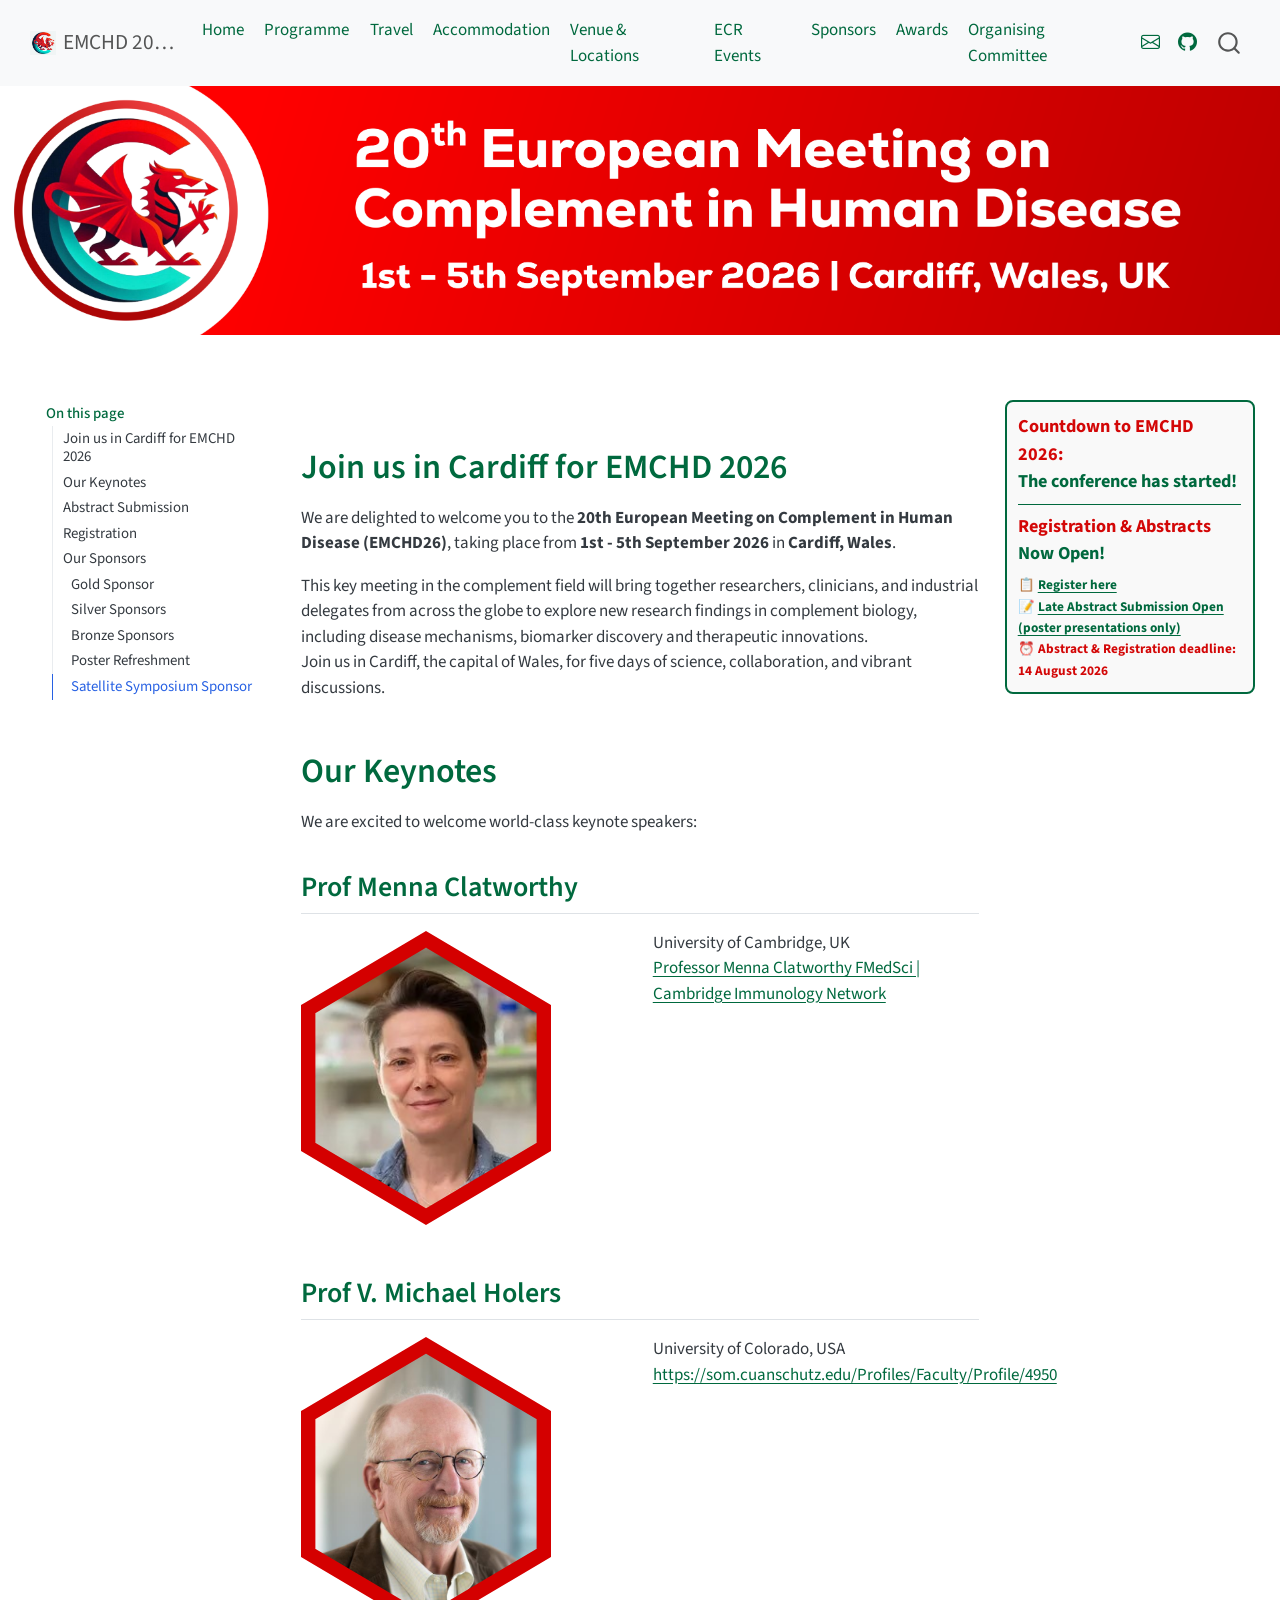
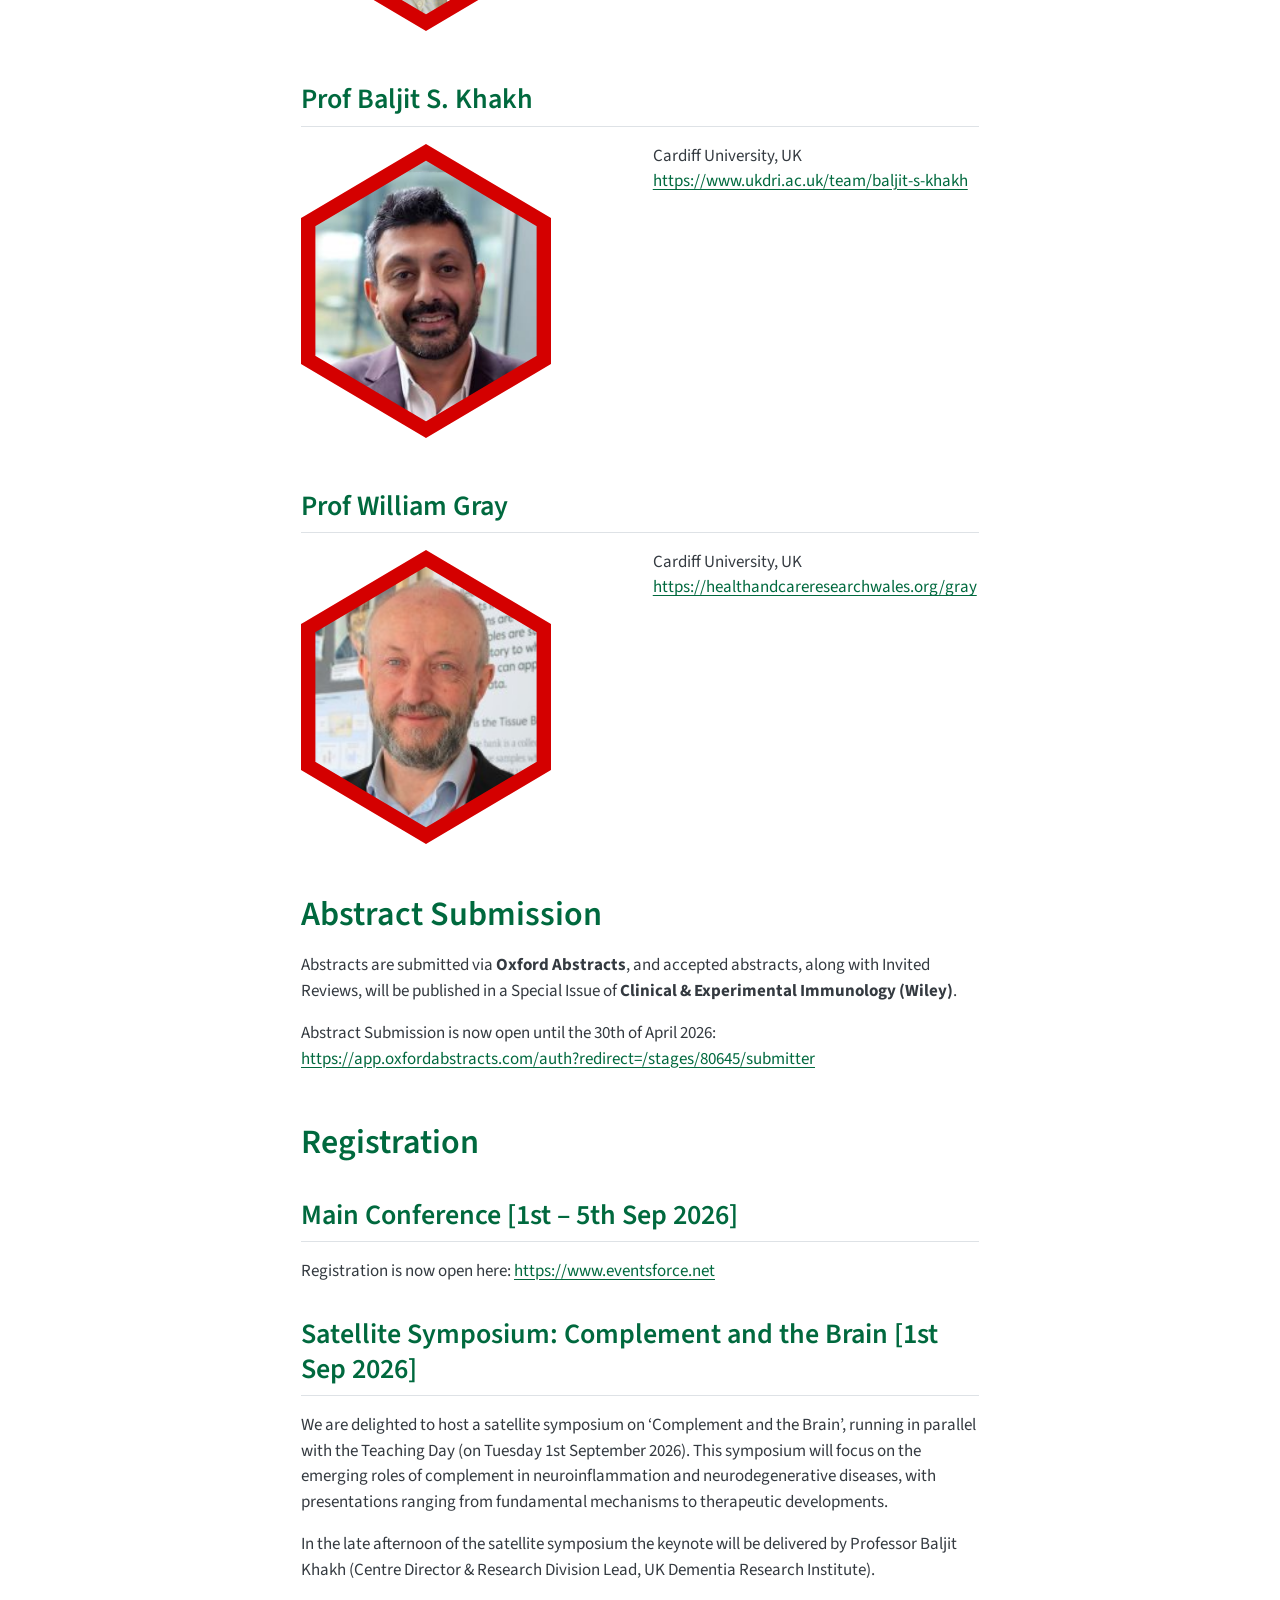
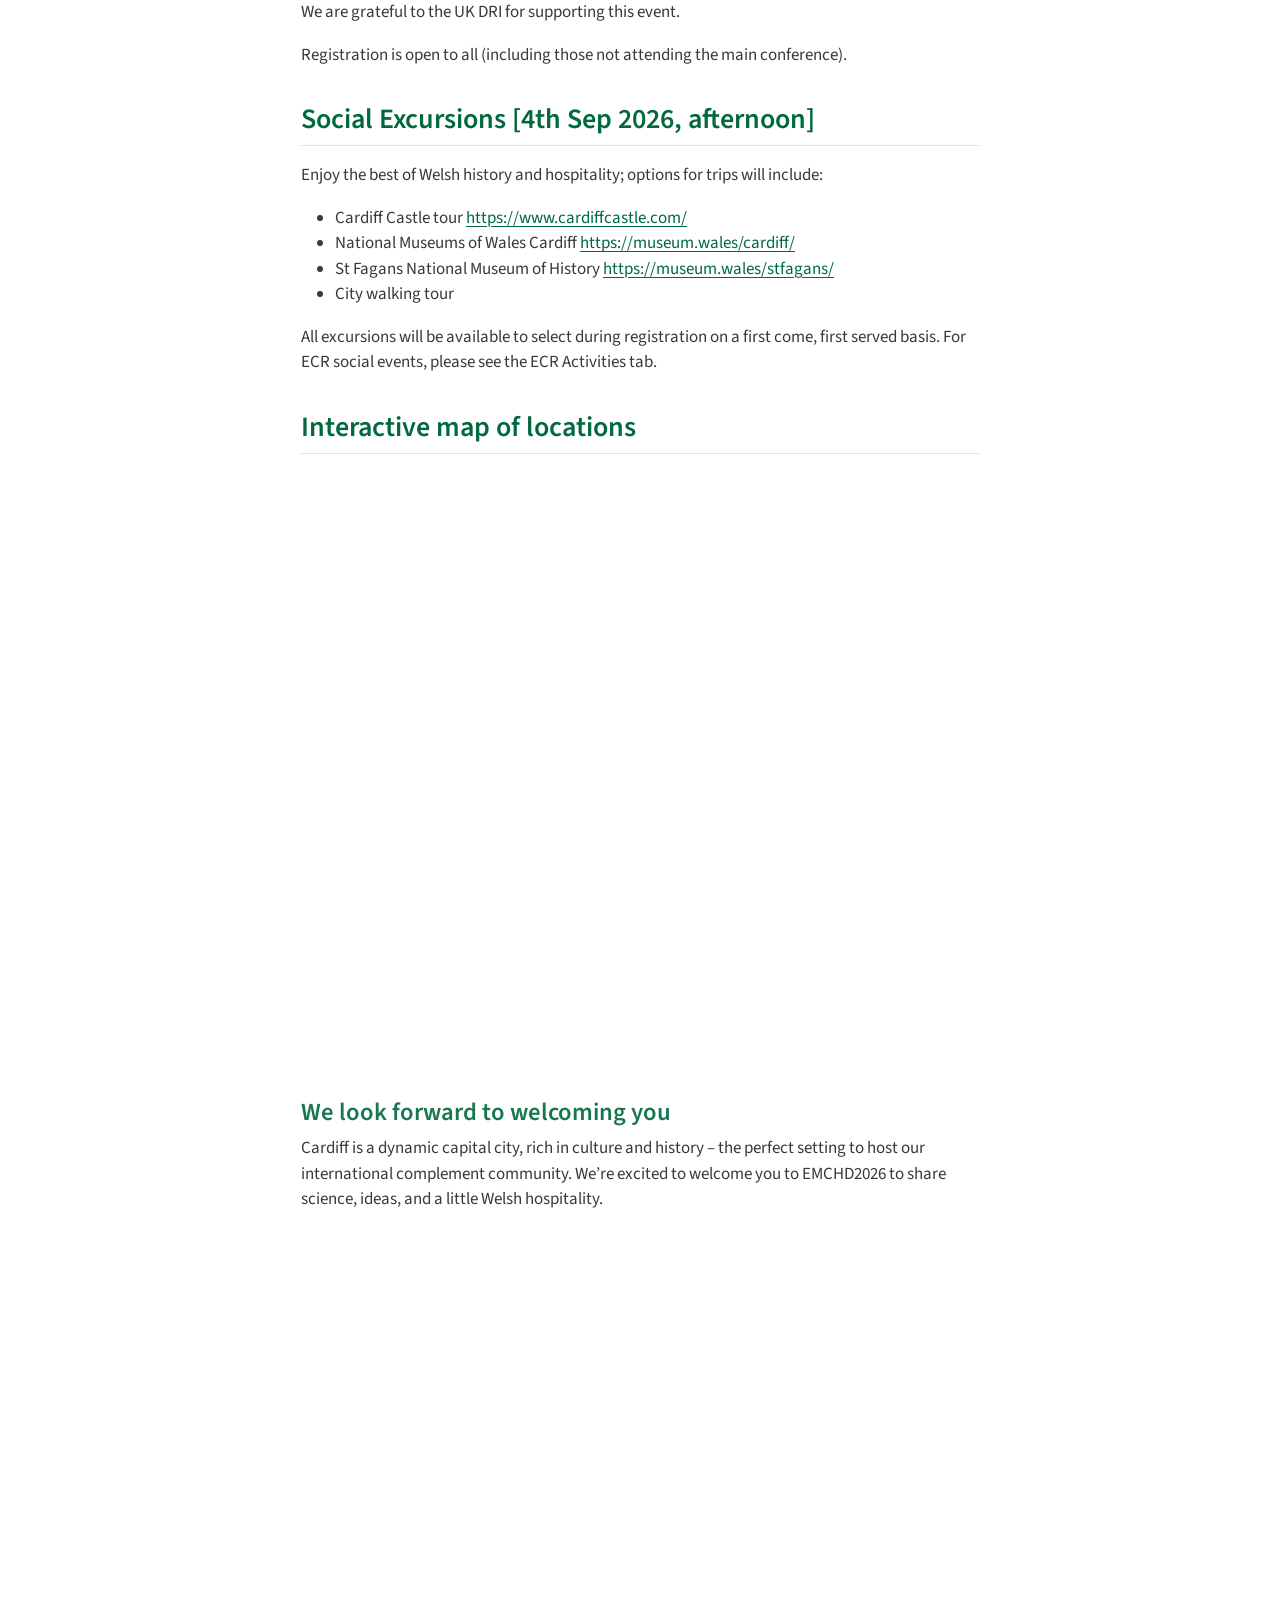
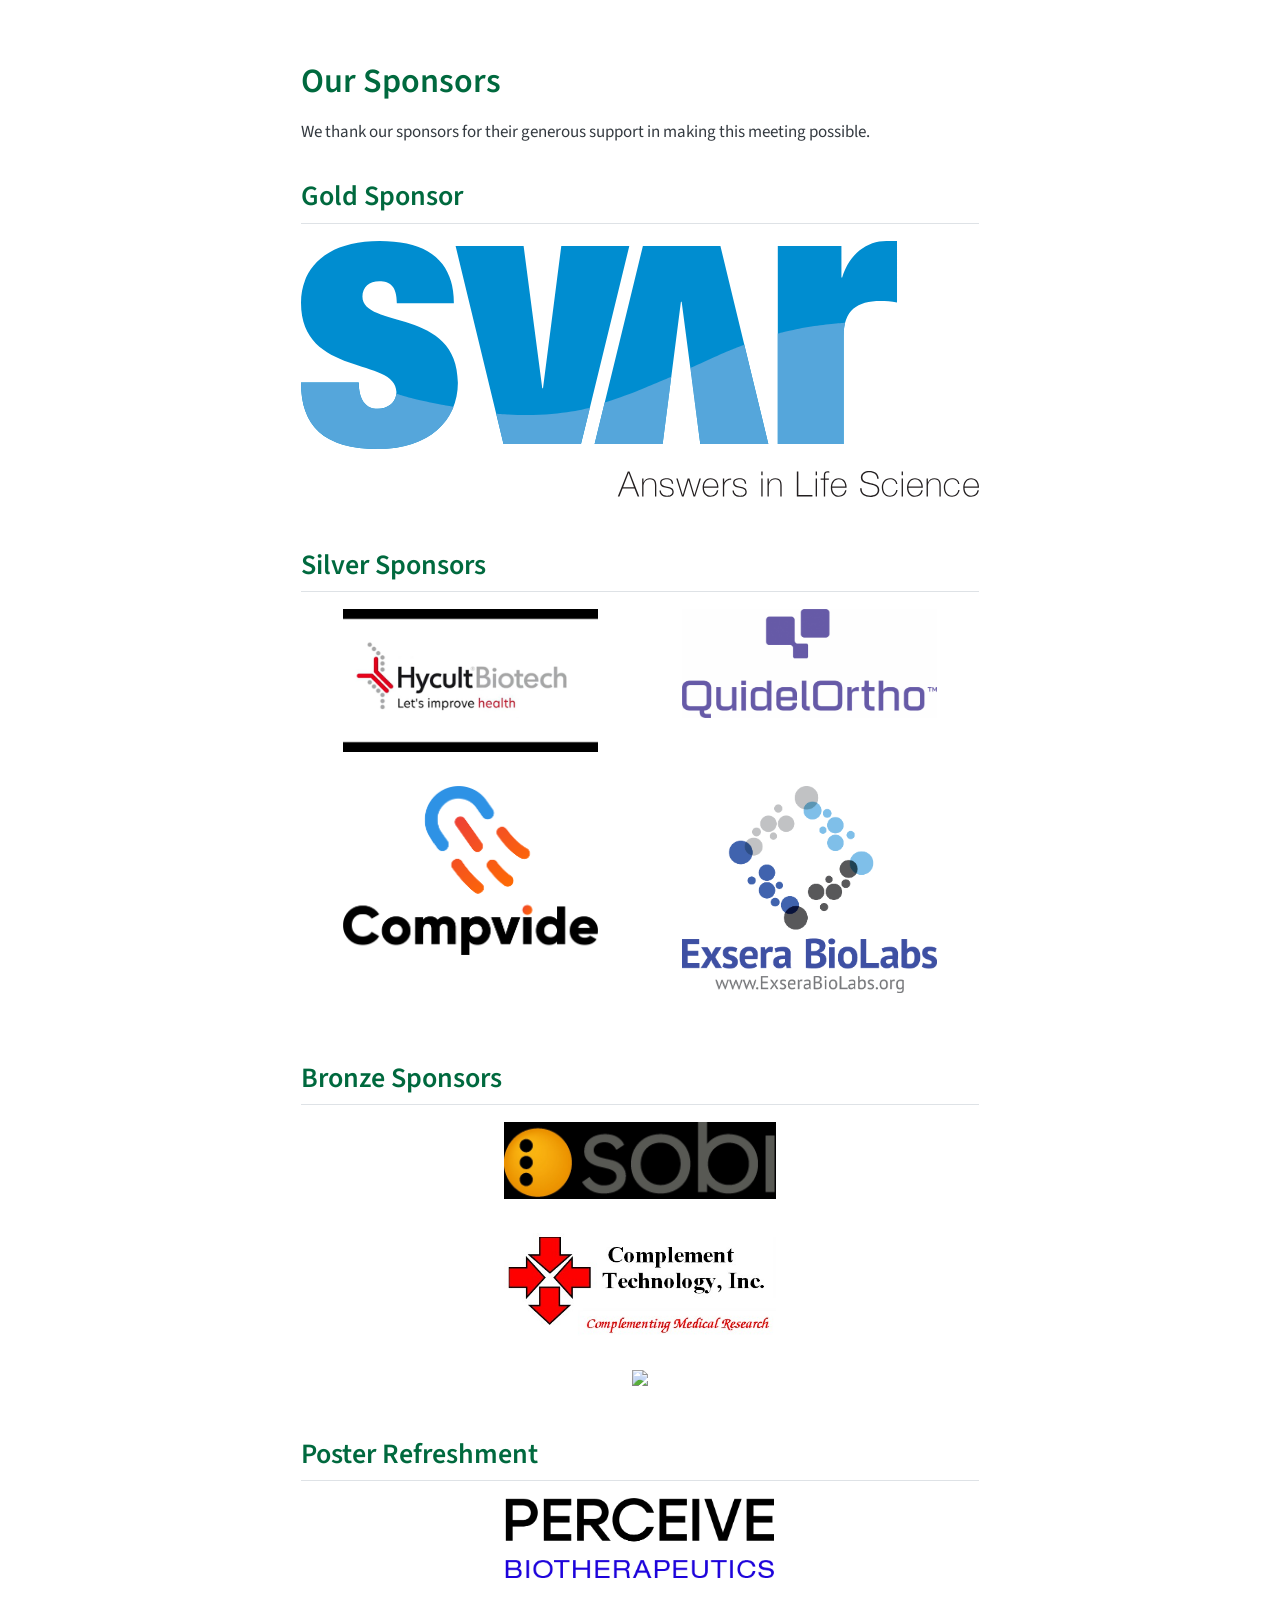
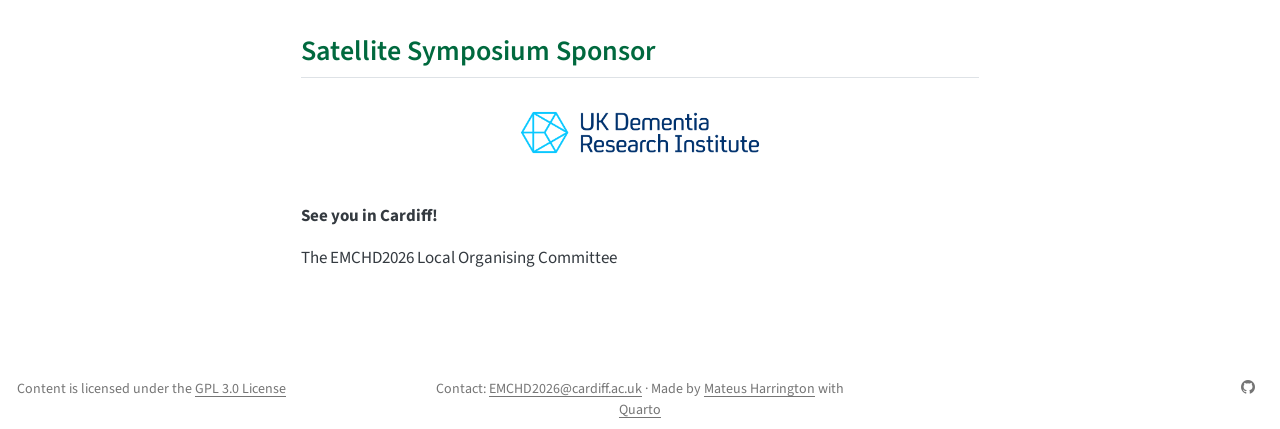
==== commit 959c25c1: "Add additional sponsor and updated link" ====
--- a/docs/index.html
+++ b/docs/index.html
@@ -283,7 +283,7 @@
 </div>
 <div class="g-col-12 g-col-md-6 order-1 order-md-2">
 <p>University of Cambridge, UK<br>
-<a href="https://www.cardiovascular.cam.ac.uk/directory/menna-clatworthy">https://www.cardiovascular.cam.ac.uk/directory/menna-clatworthy</a></p>
+<a href="https://www.immunology.cam.ac.uk/Networkdirectory/mrc">Professor Menna Clatworthy FMedSci | Cambridge Immunology Network</a></p>
 </div>
 </div>
 </section>
@@ -418,6 +418,11 @@
 <div class="quarto-figure quarto-figure-center">
 <figure class="figure">
 <p><a href="https://www.complementtech.com/"><img src="images/CompTech_Logo_2025.jpeg" class="img-fluid quarto-figure quarto-figure-center figure-img" style="width:40.0%"></a></p>
+</figure>
+</div>
+<div class="quarto-figure quarto-figure-center">
+<figure class="figure">
+<p><a href="https://alexion.com/worldwide/UK/"><img src="../images/AZ_Alexion_FINAL_LOCKUP_RGB_Positive.png" class="img-fluid quarto-figure quarto-figure-center figure-img" style="width:40.0%"></a></p>
 </figure>
 </div>
 </section>
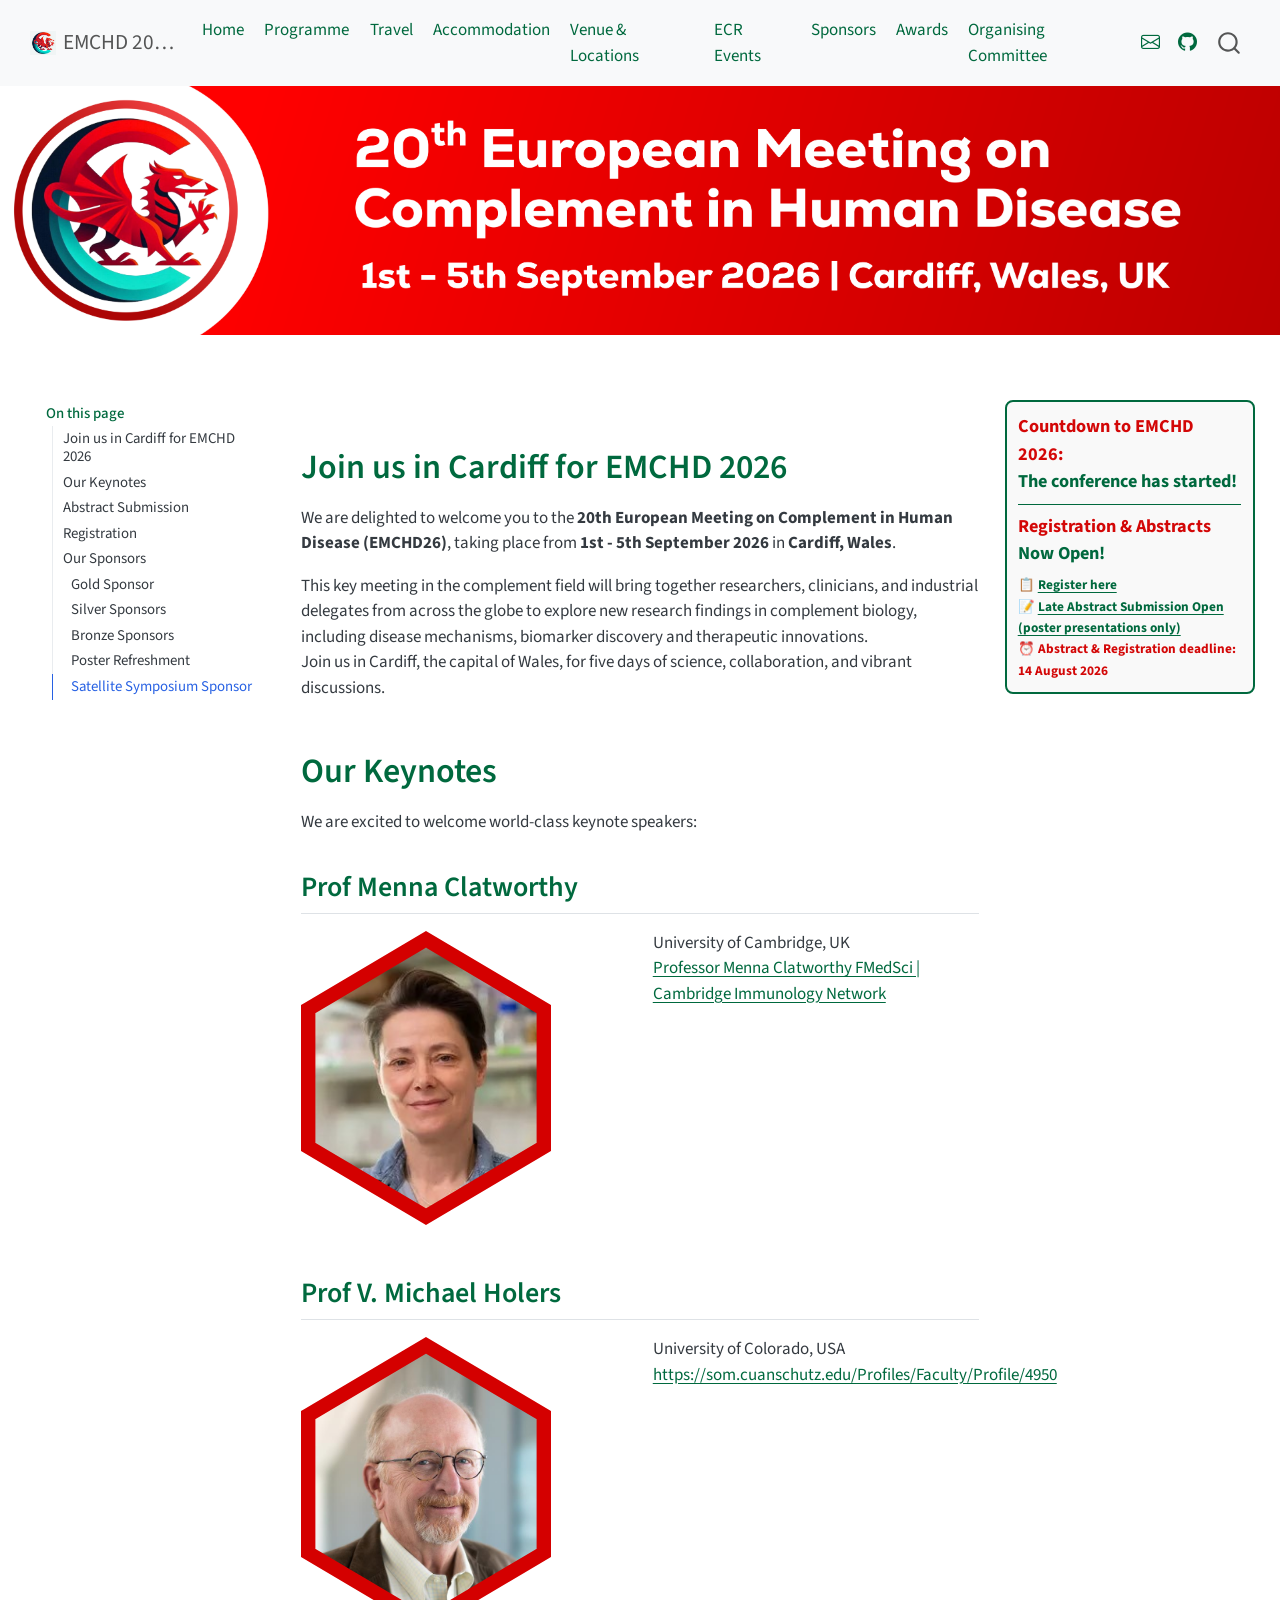
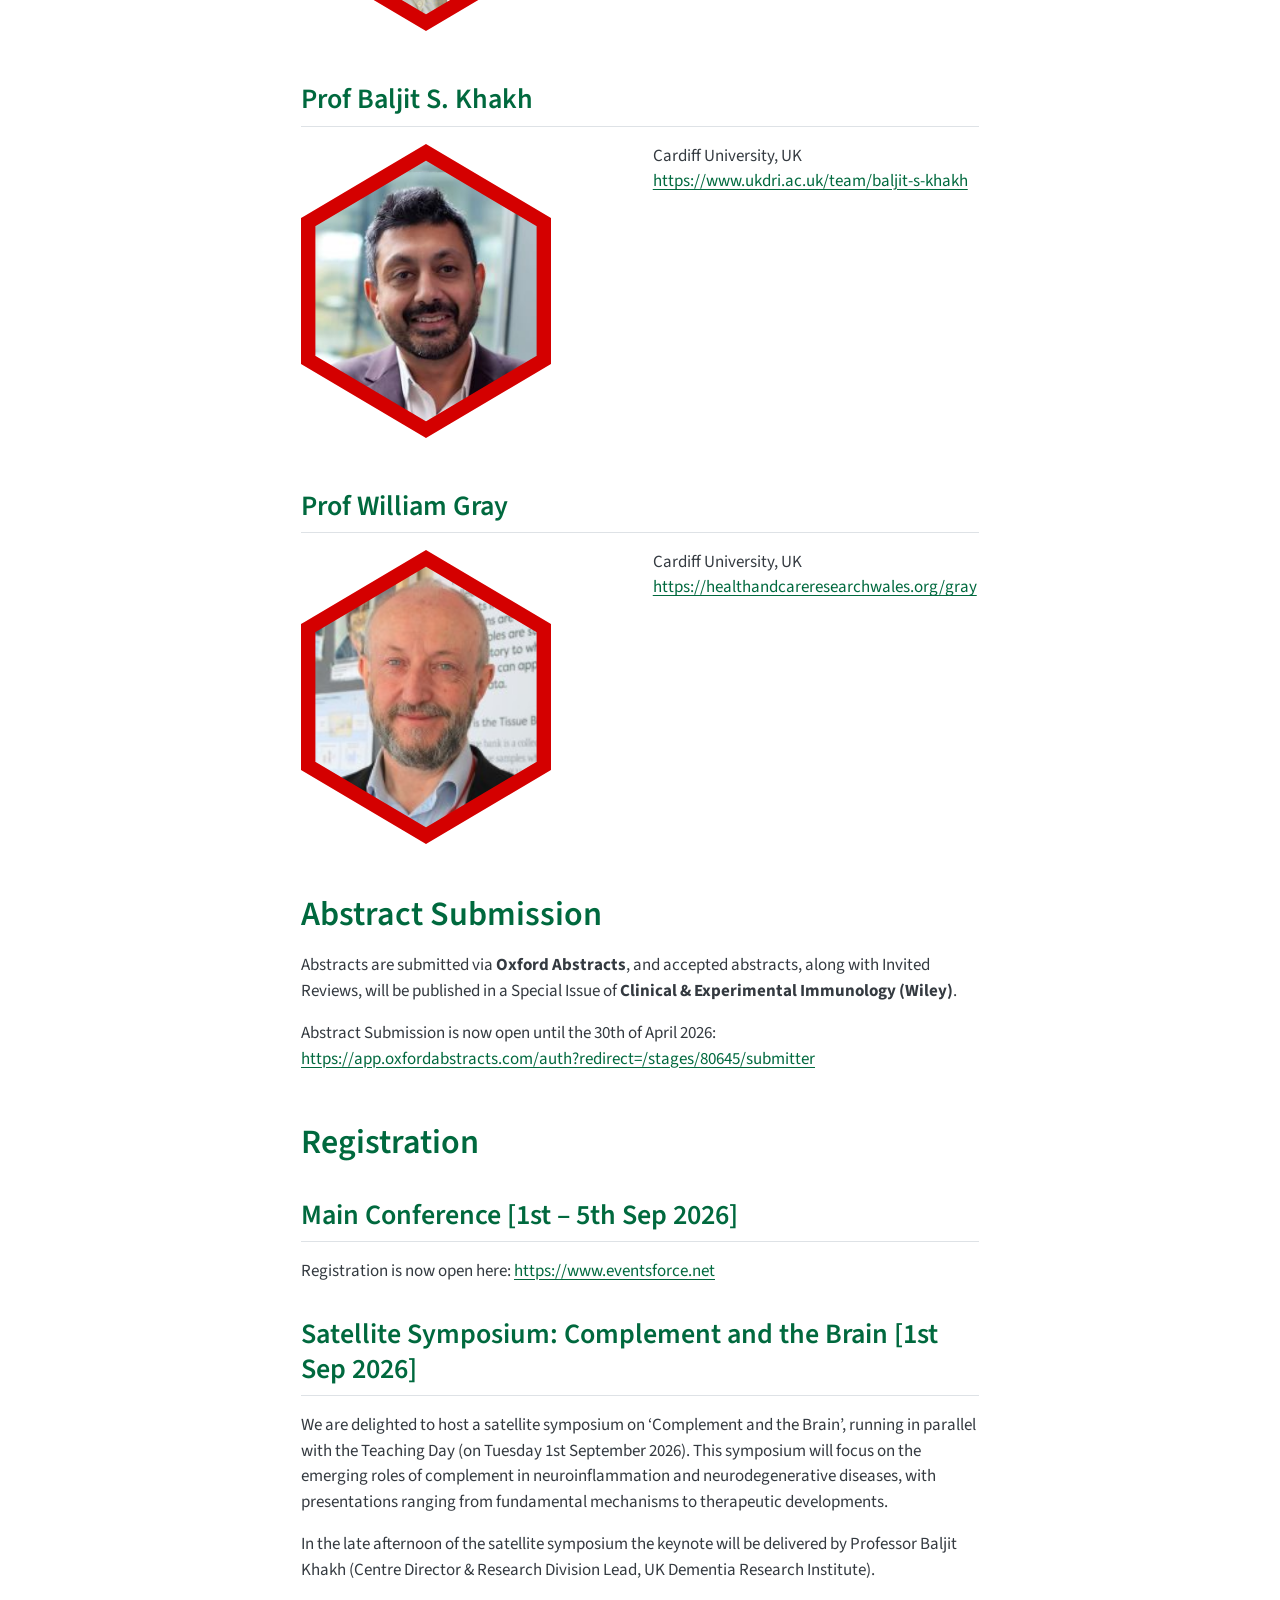
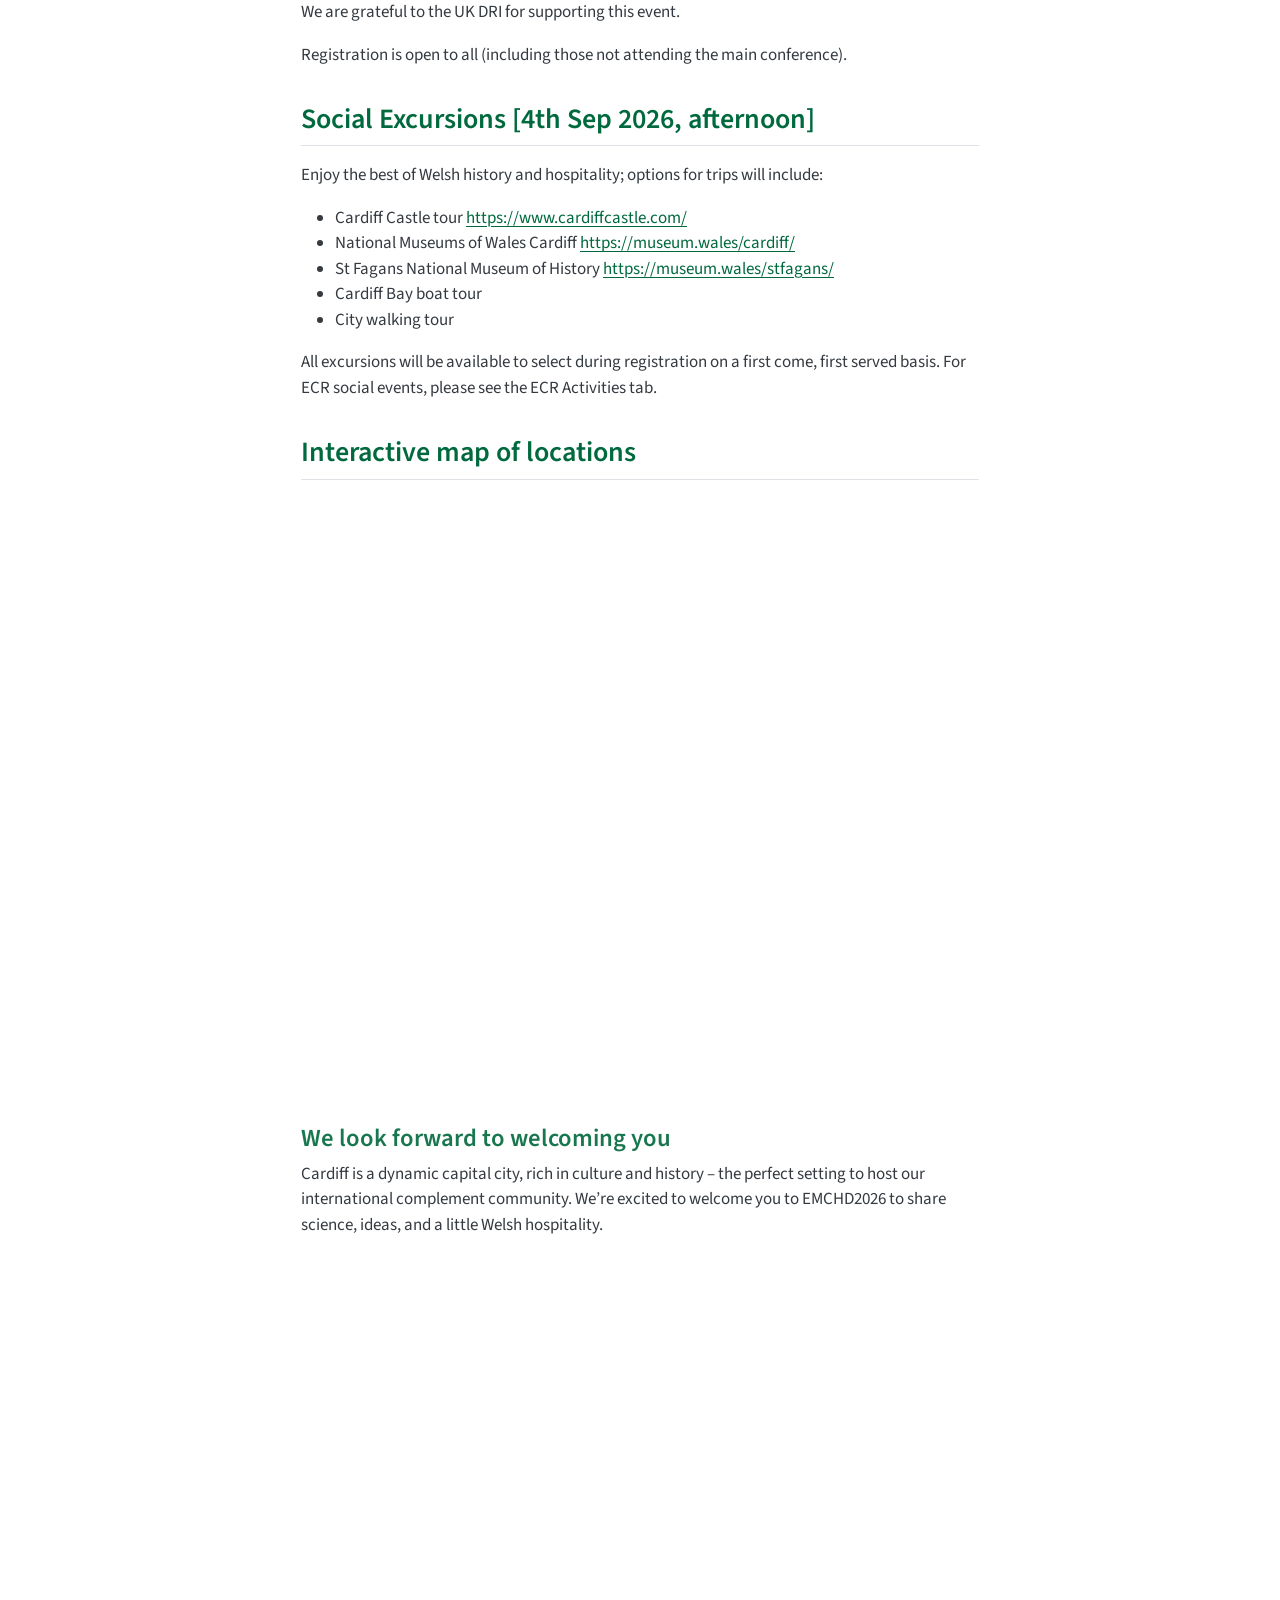
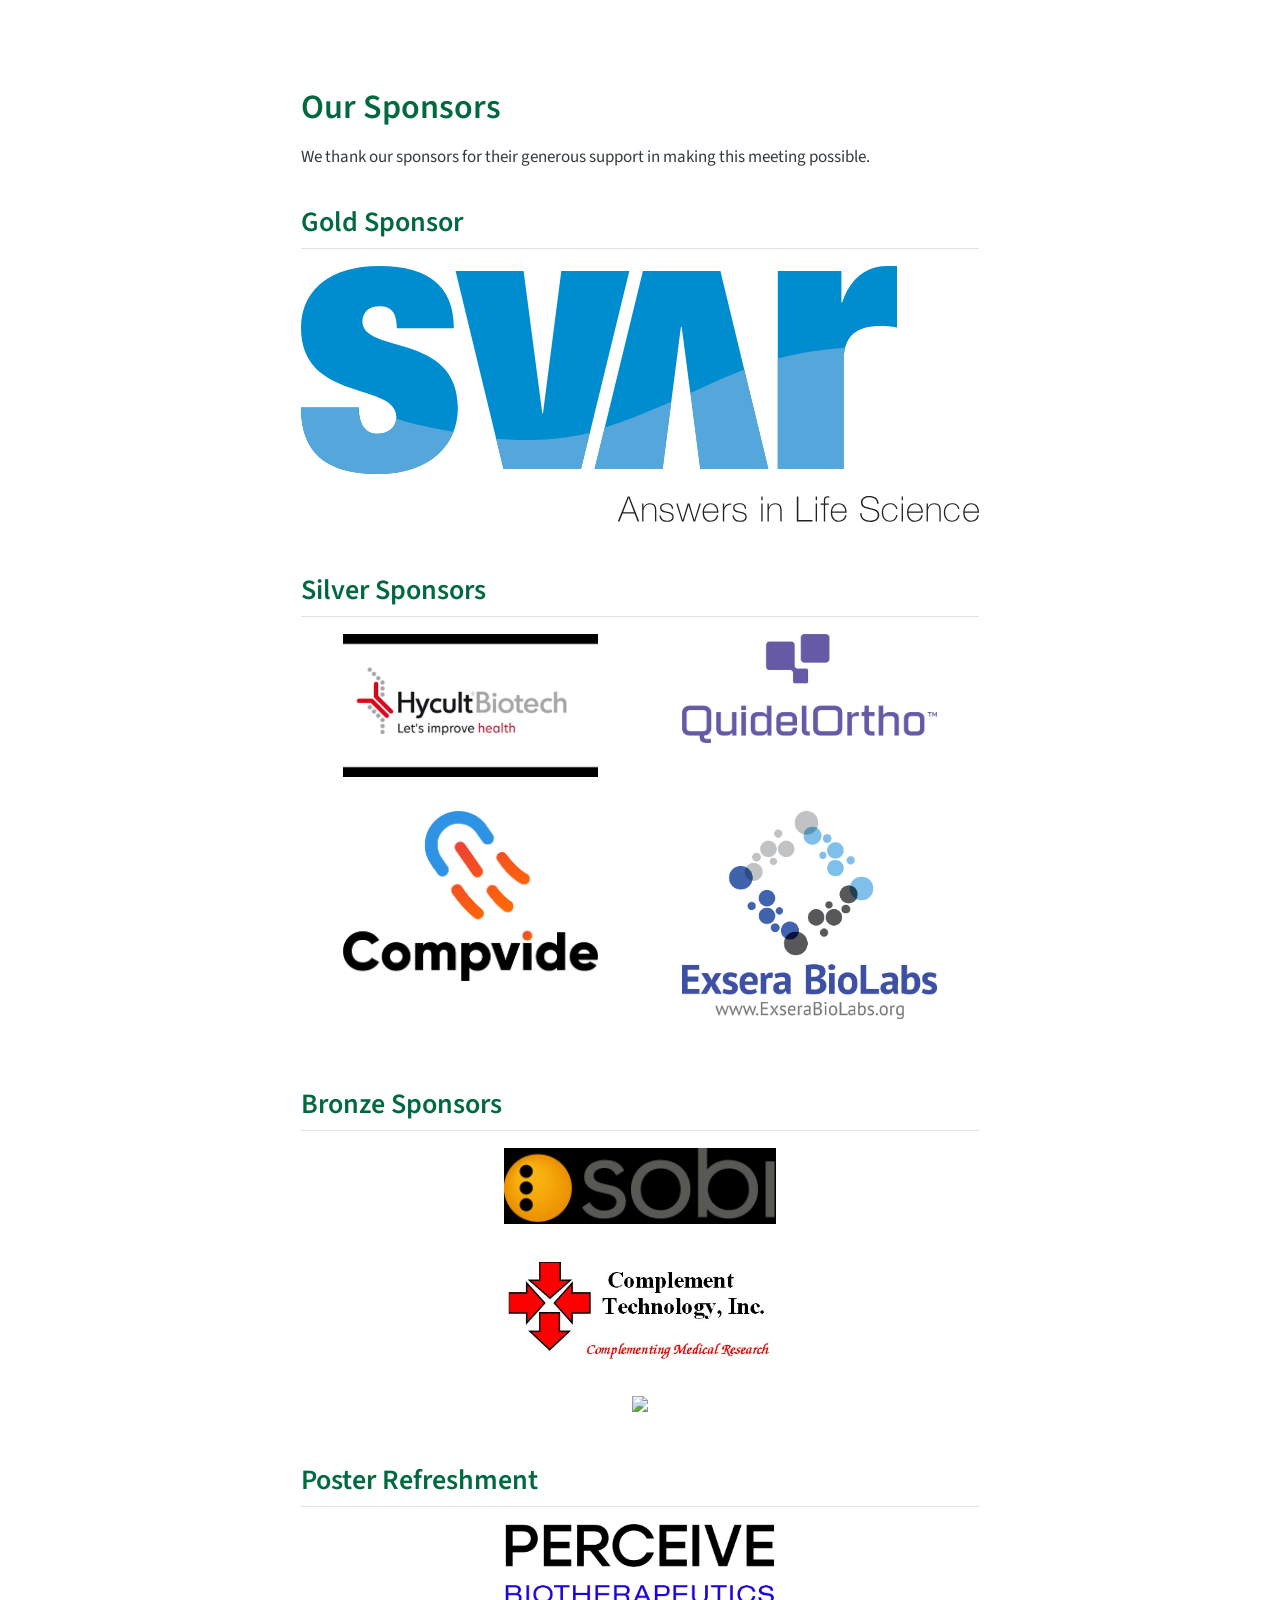
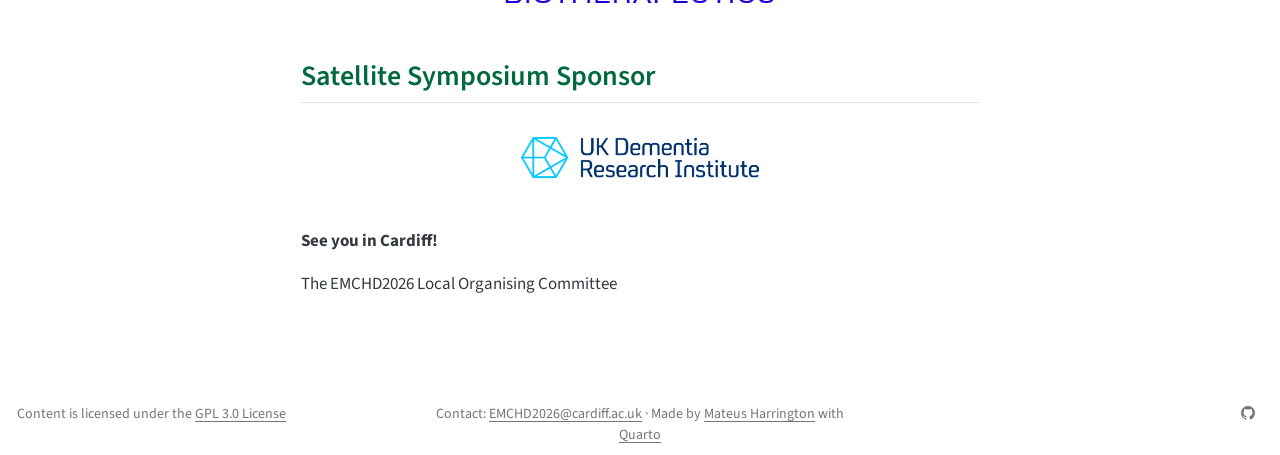
==== commit b0b39771: "Update programme" ====
--- a/docs/index.html
+++ b/docs/index.html
@@ -349,6 +349,7 @@
 <li>Cardiff Castle tour <a href="https://www.cardiffcastle.com/">https://www.cardiffcastle.com/</a></li>
 <li>National Museums of Wales Cardiff <a href="https://museum.wales/cardiff/">https://museum.wales/cardiff/</a></li>
 <li>St Fagans National Museum of History <a href="https://museum.wales/stfagans/">https://museum.wales/stfagans/</a></li>
+<li>Cardiff Bay boat tour</li>
 <li>City walking tour</li>
 </ul>
 <p>All excursions will be available to select during registration on a first come, first served basis. For ECR social events, please see the ECR Activities tab.</p>
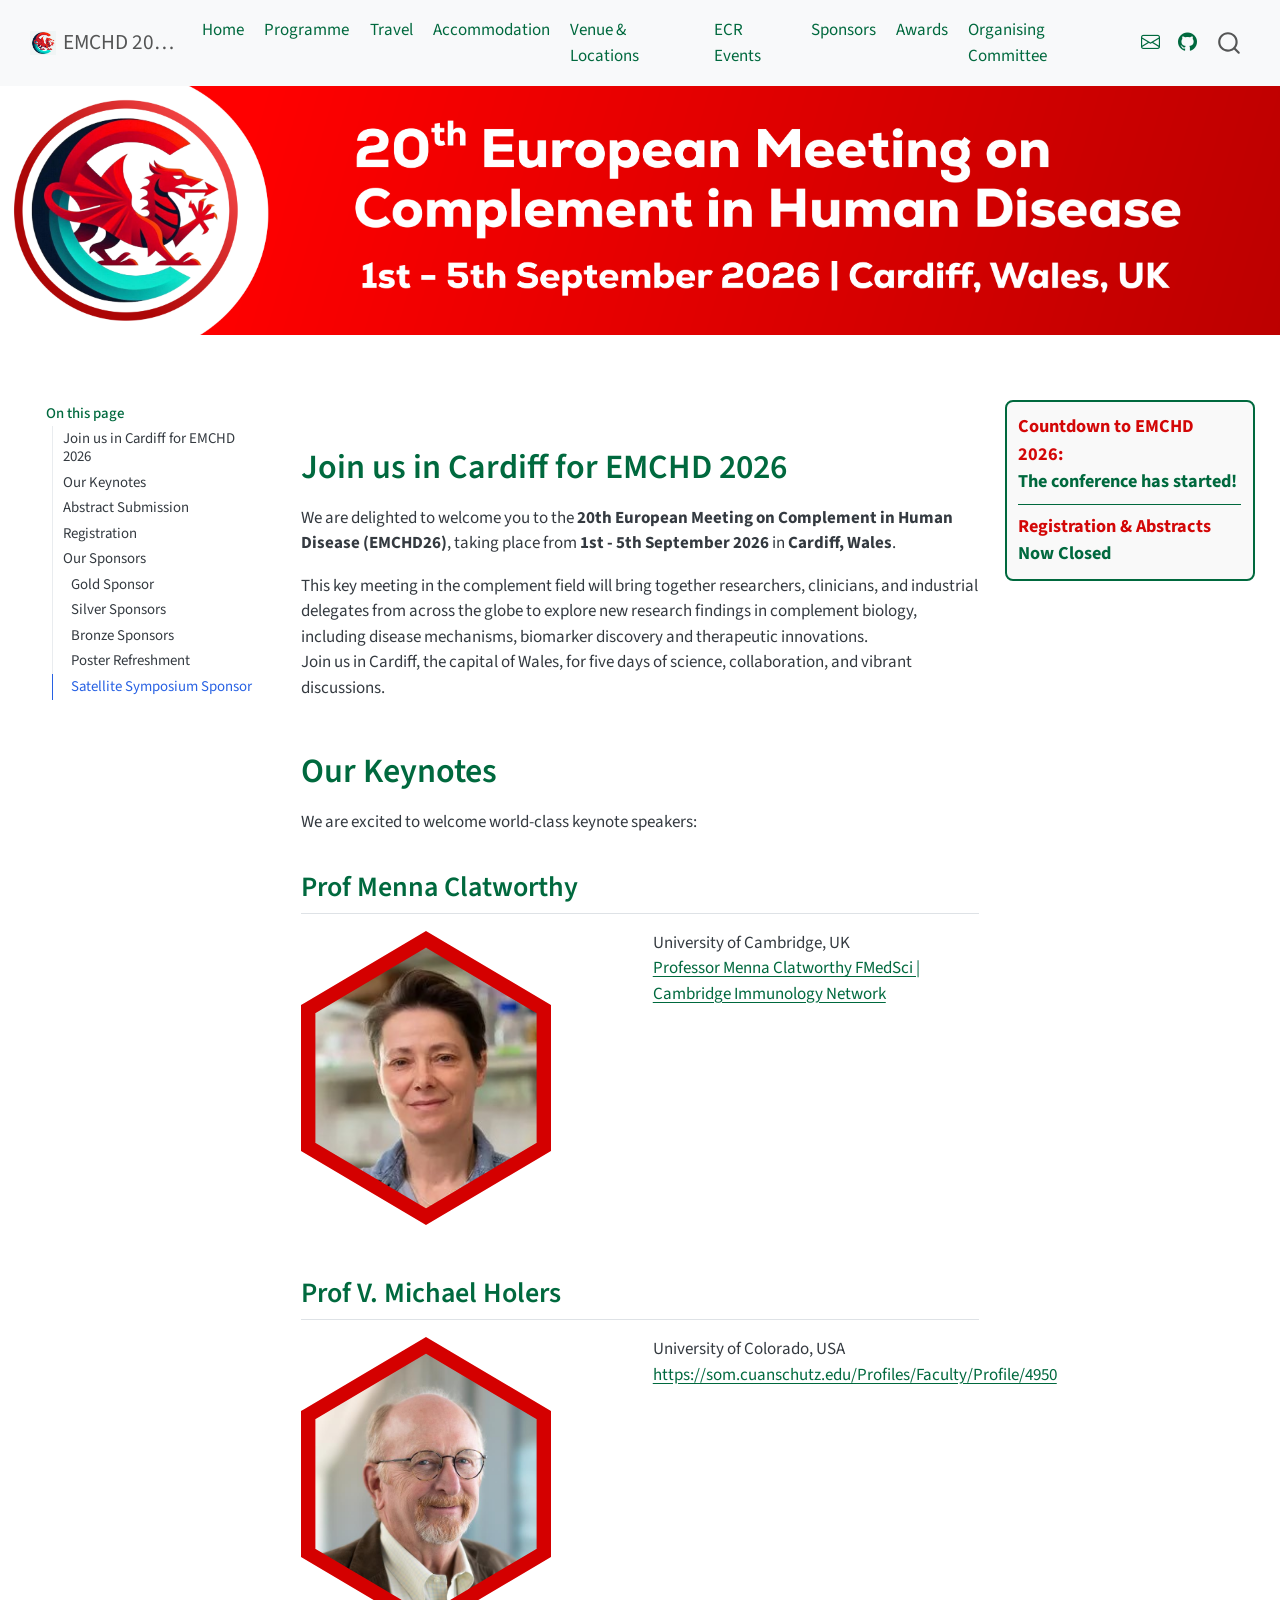
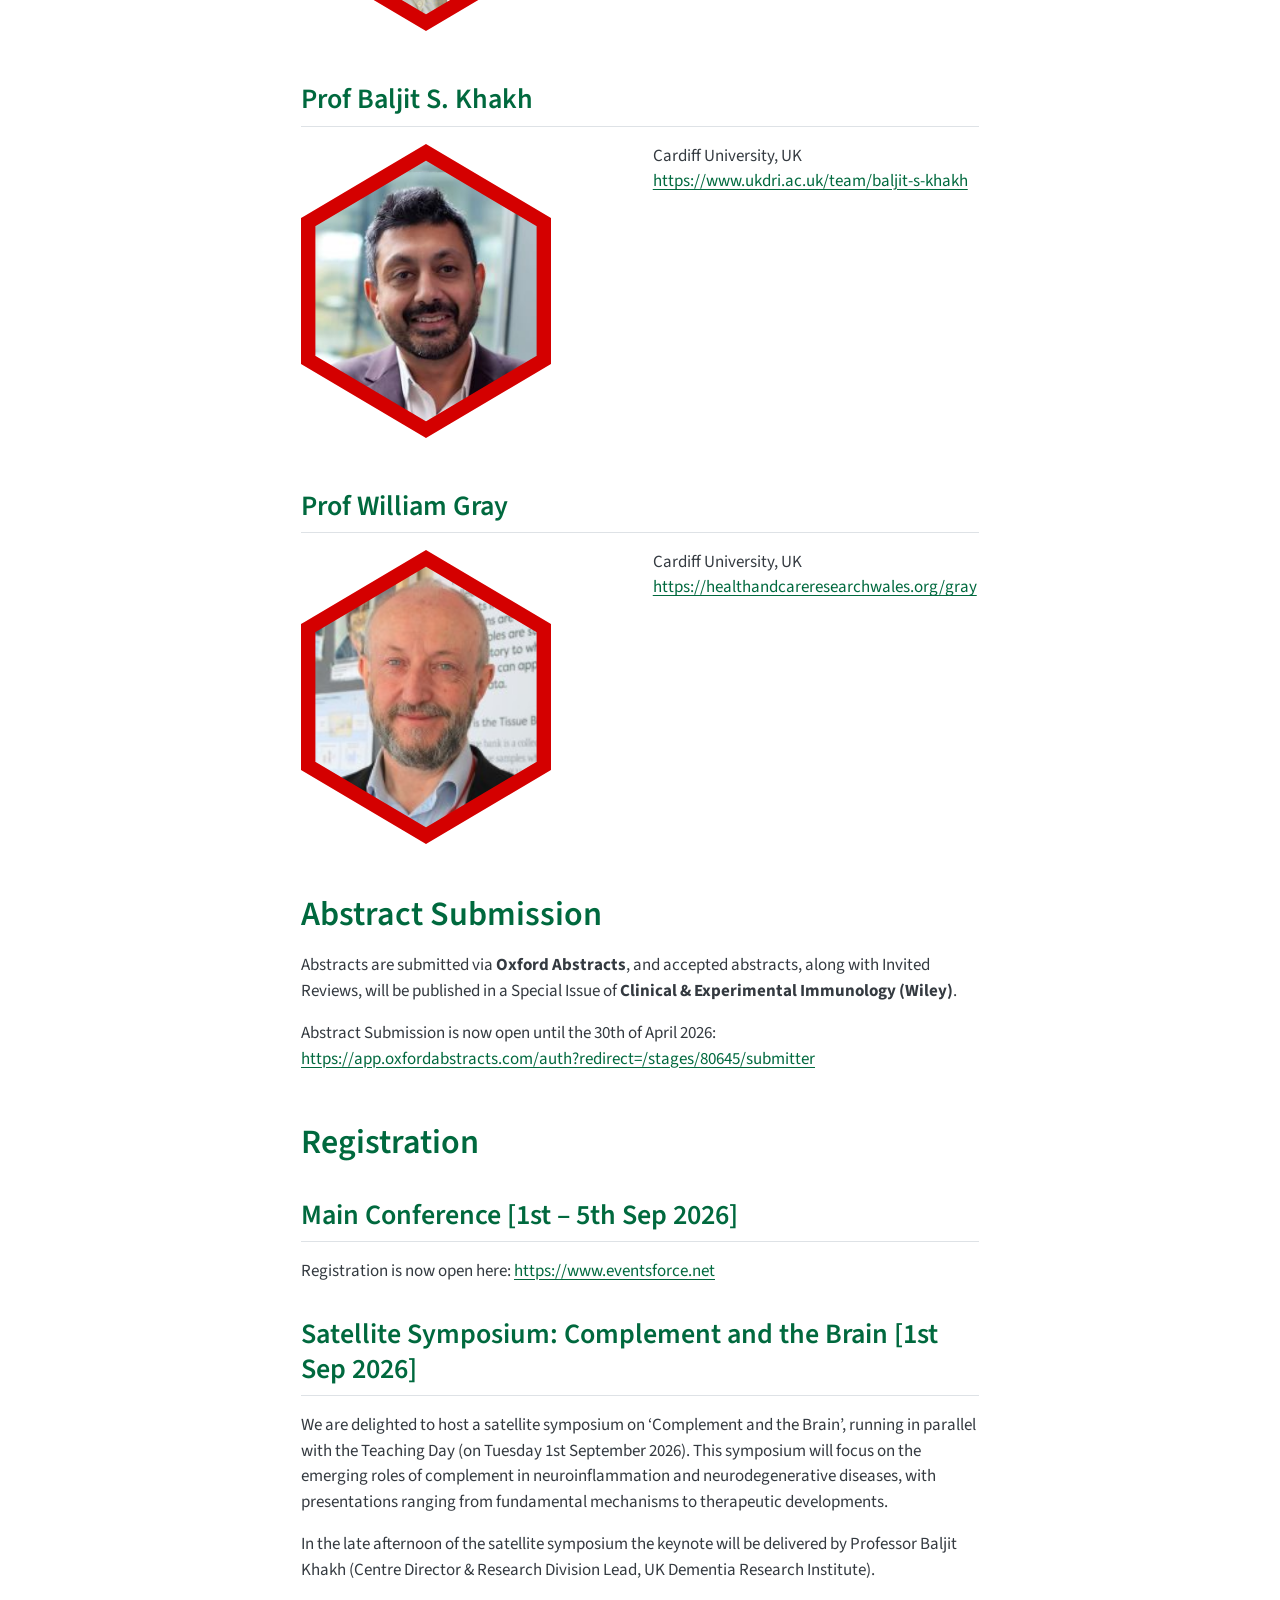
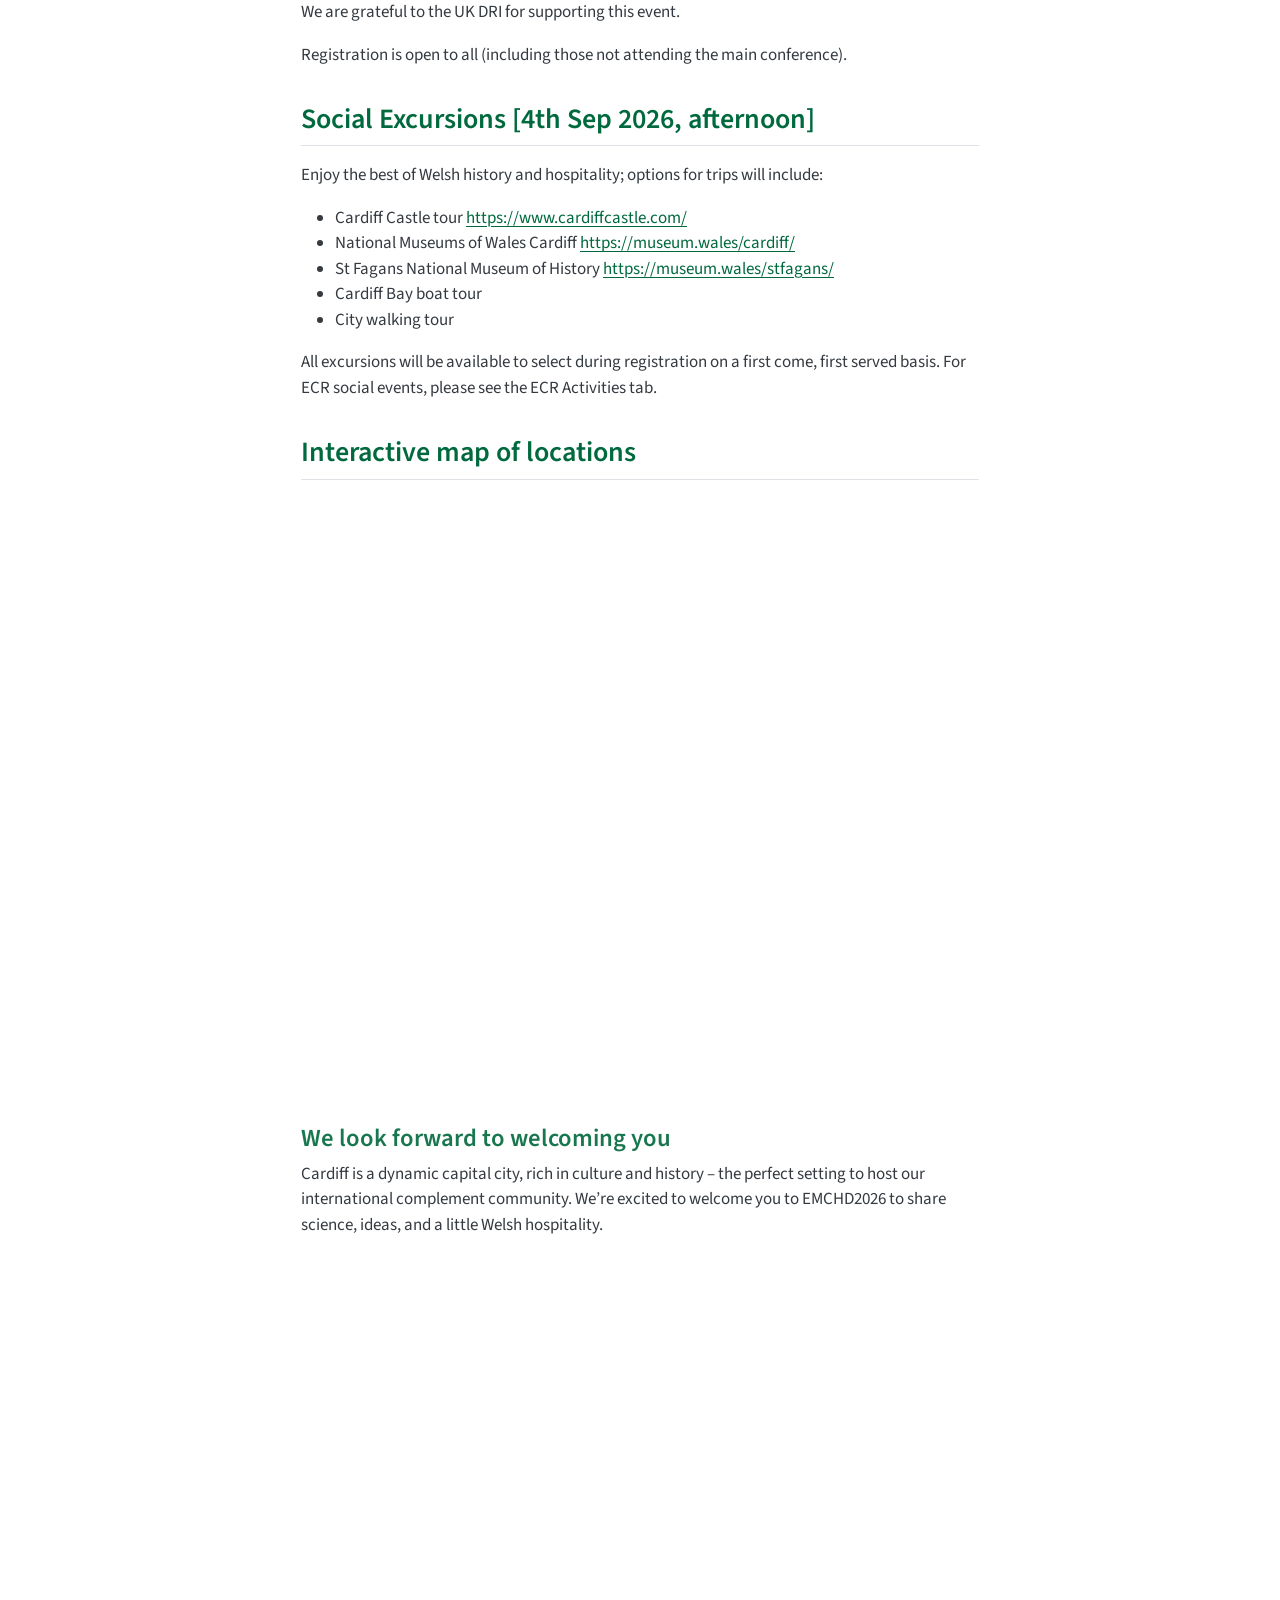
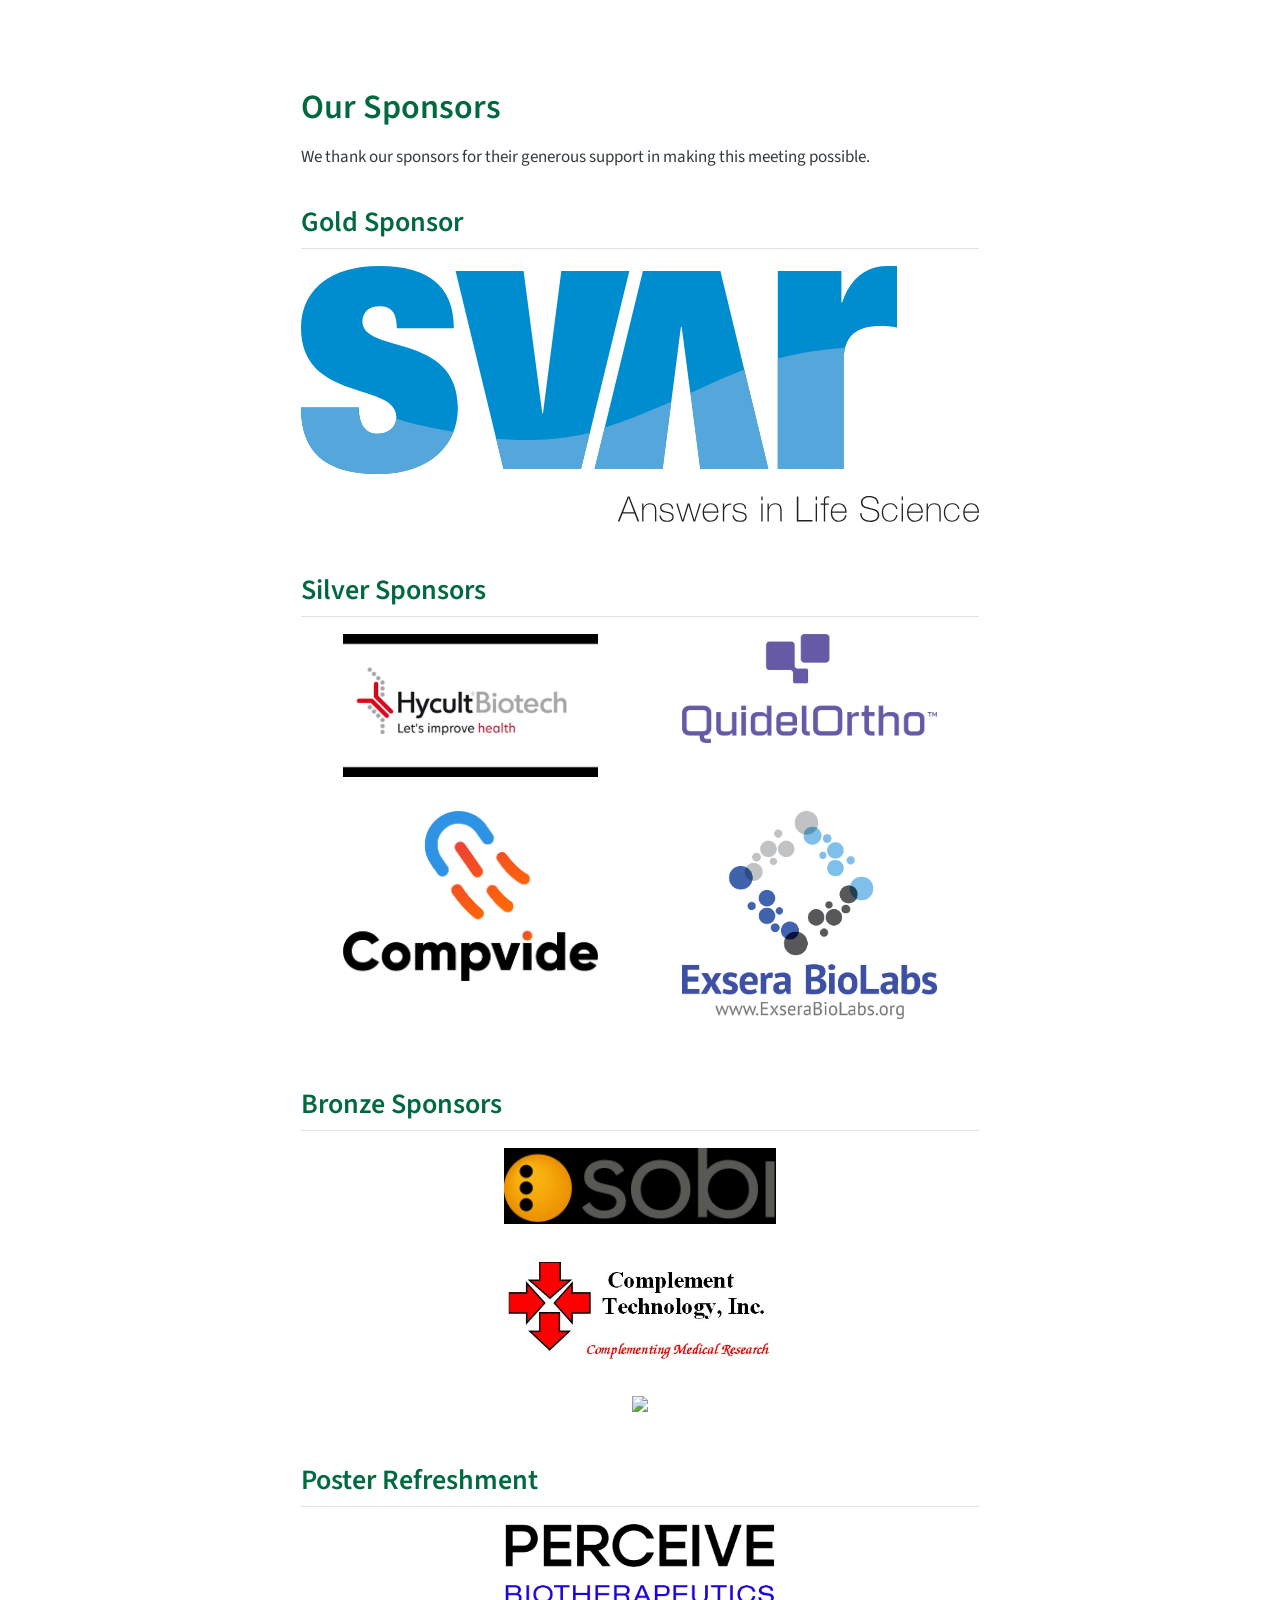
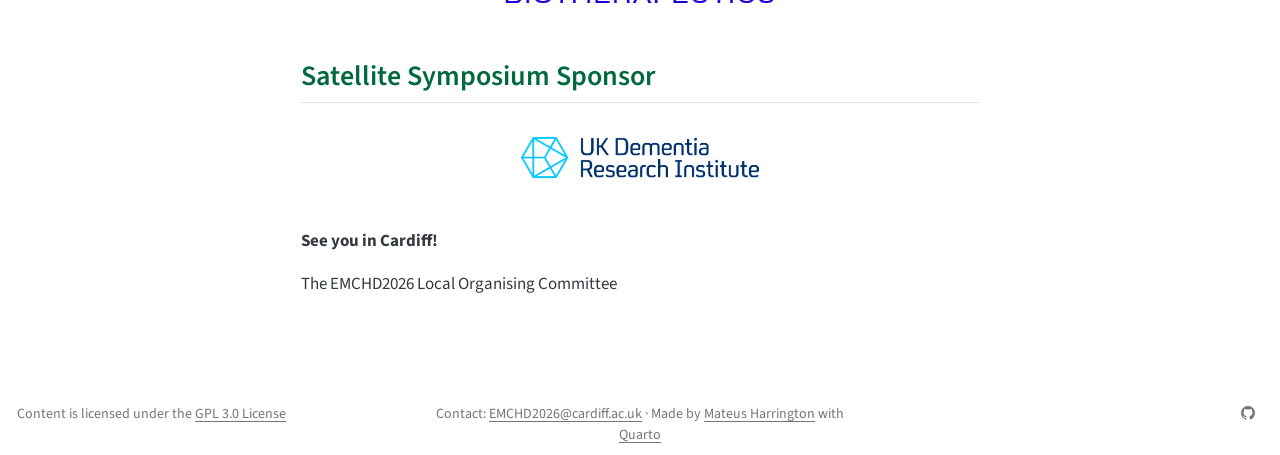
==== commit 165c2c59: "Update abstract/registration now closed" ====
--- a/docs/index.html
+++ b/docs/index.html
@@ -260,10 +260,7 @@
 
 </div>
 <div style="font-size:1.3em; font-weight:bold;">
-<p><span style="color:#D30707;">Registration &amp; Abstracts</span><br> <span style="color:#00693E;">Now Open!</span></p>
-</div>
-<div style="margin-top:0.5em; font-size:0.95em; line-height:1.6;">
-<p>📋 <a href="https://www.eventsforce.net/cbs/frontend/reg/thome.csp?pageID=178086&amp;eventID=724&amp;CSPCHD=000001000000RSsr5tSQVu$U89Ob73coFMT_0UIRlG1BnW0nXO" style="color:#00693E; font-weight:bold;">Register here</a><br> 📝 <a href="https://app.oxfordabstracts.com/auth?redirect=/stages/80645/submitter" style="color:#00693E; font-weight:bold;">Late Abstract Submission Open (poster presentations only)</a><br> <span style="color:#D30707; font-weight:bold;">⏰ Abstract &amp; Registration deadline: 14 August 2026</span></p>
+<p><span style="color:#D30707;">Registration &amp; Abstracts</span><br> <span style="color:#00693E;">Now Closed</span></p>
 </div>
 </div>
 </div></div><section id="join-us-in-cardiff-for-emchd-2026" class="level1">
